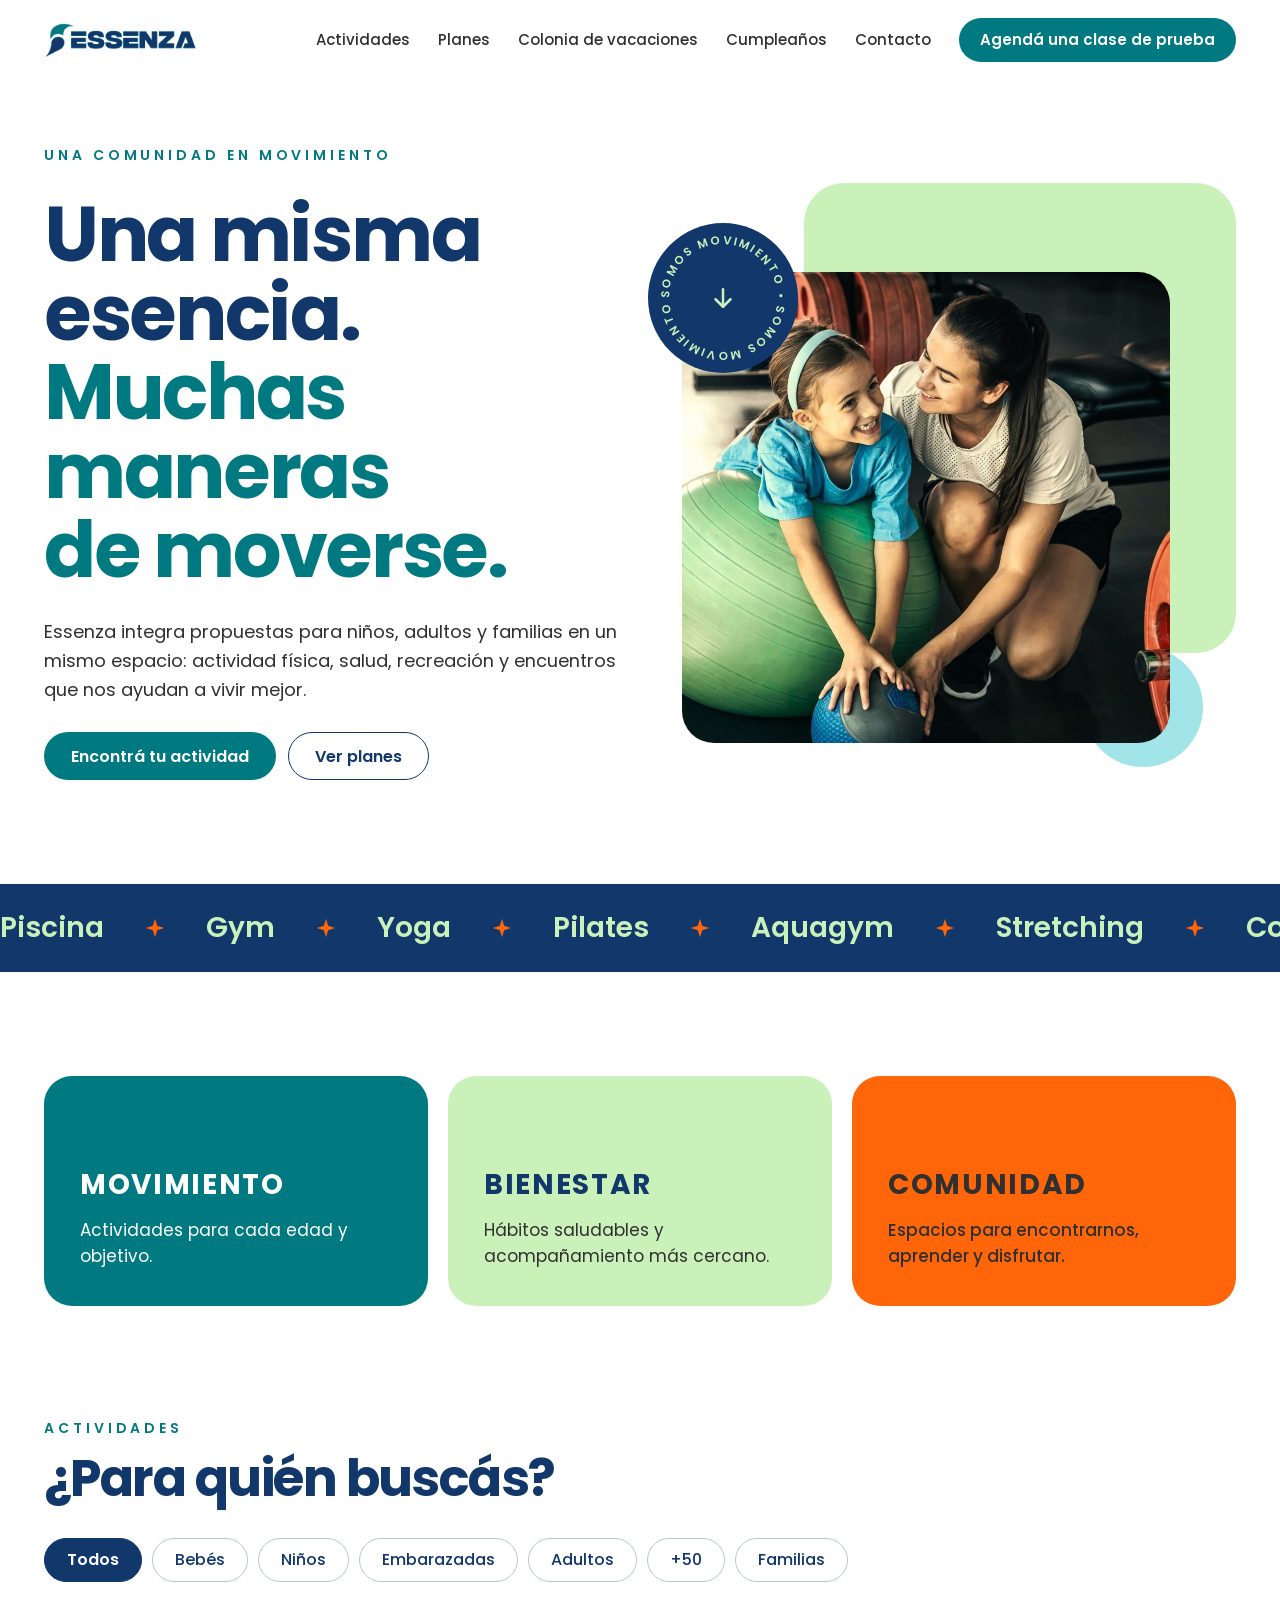
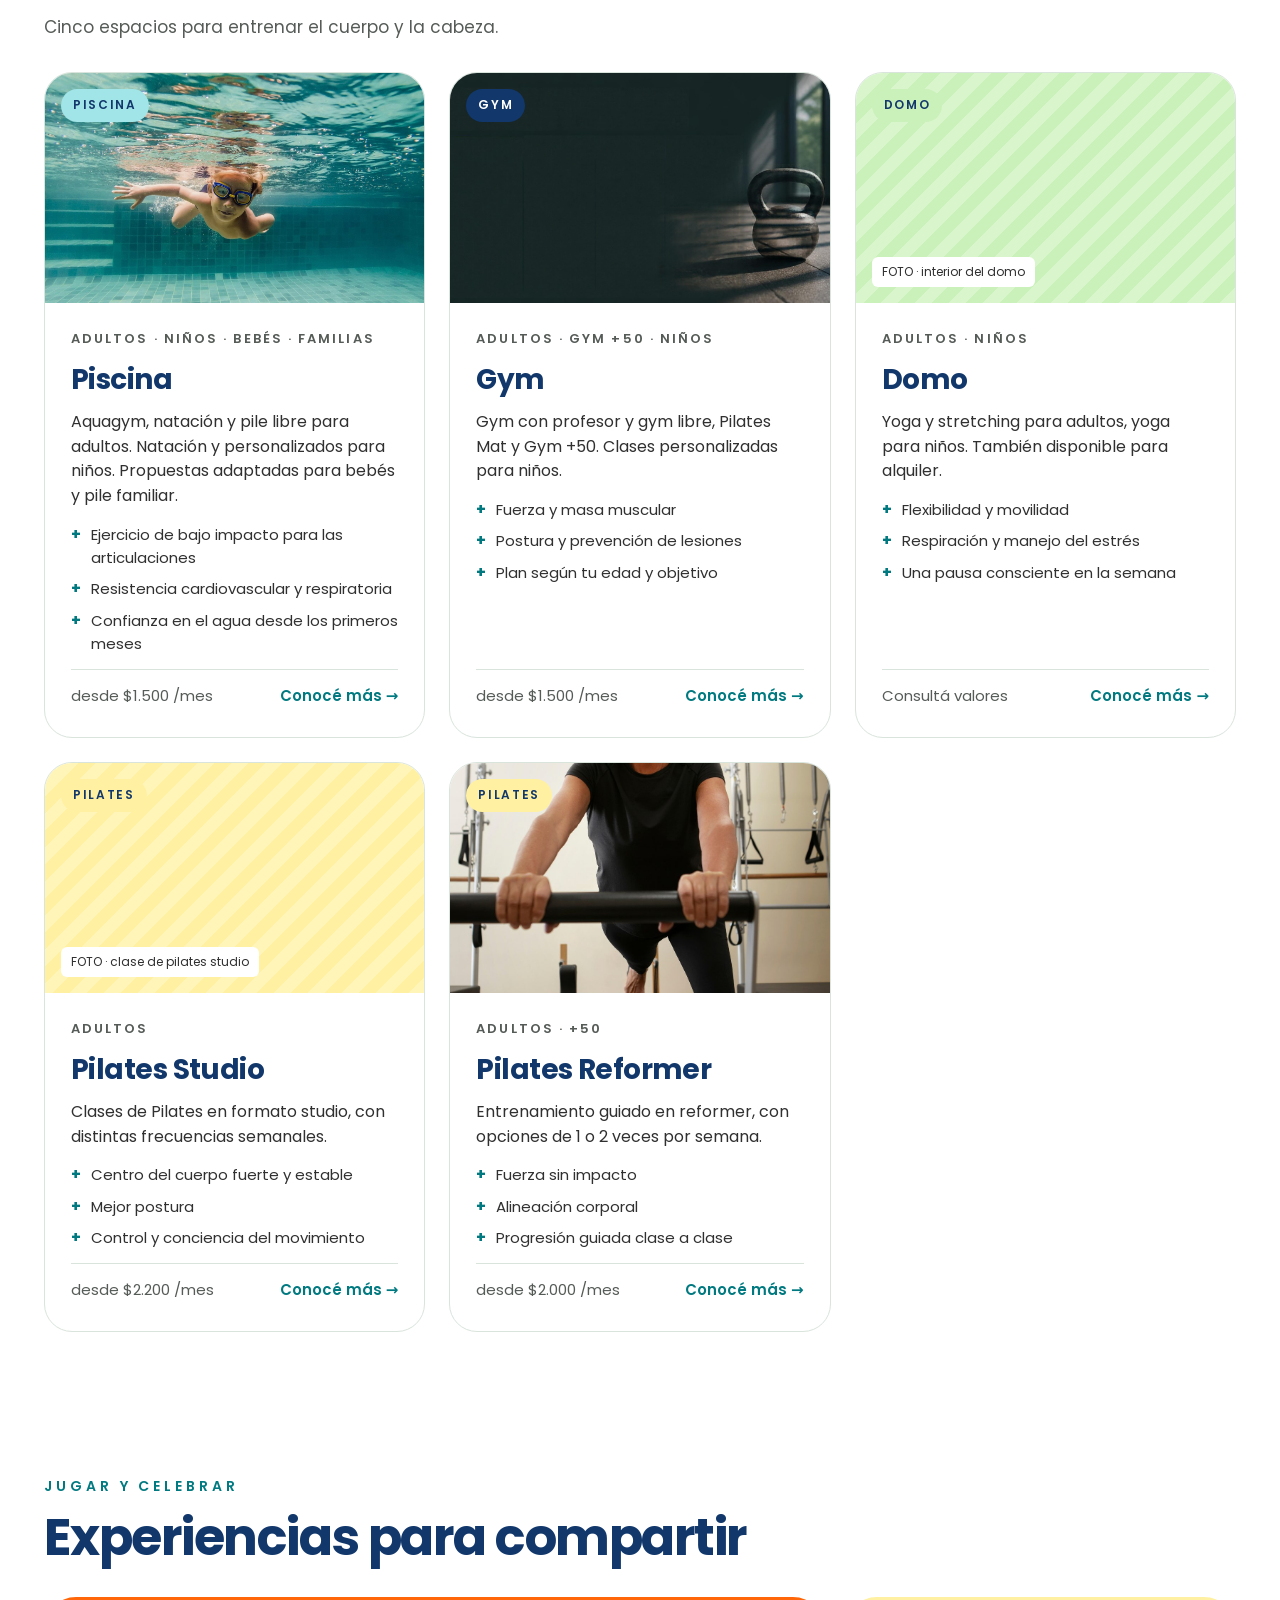
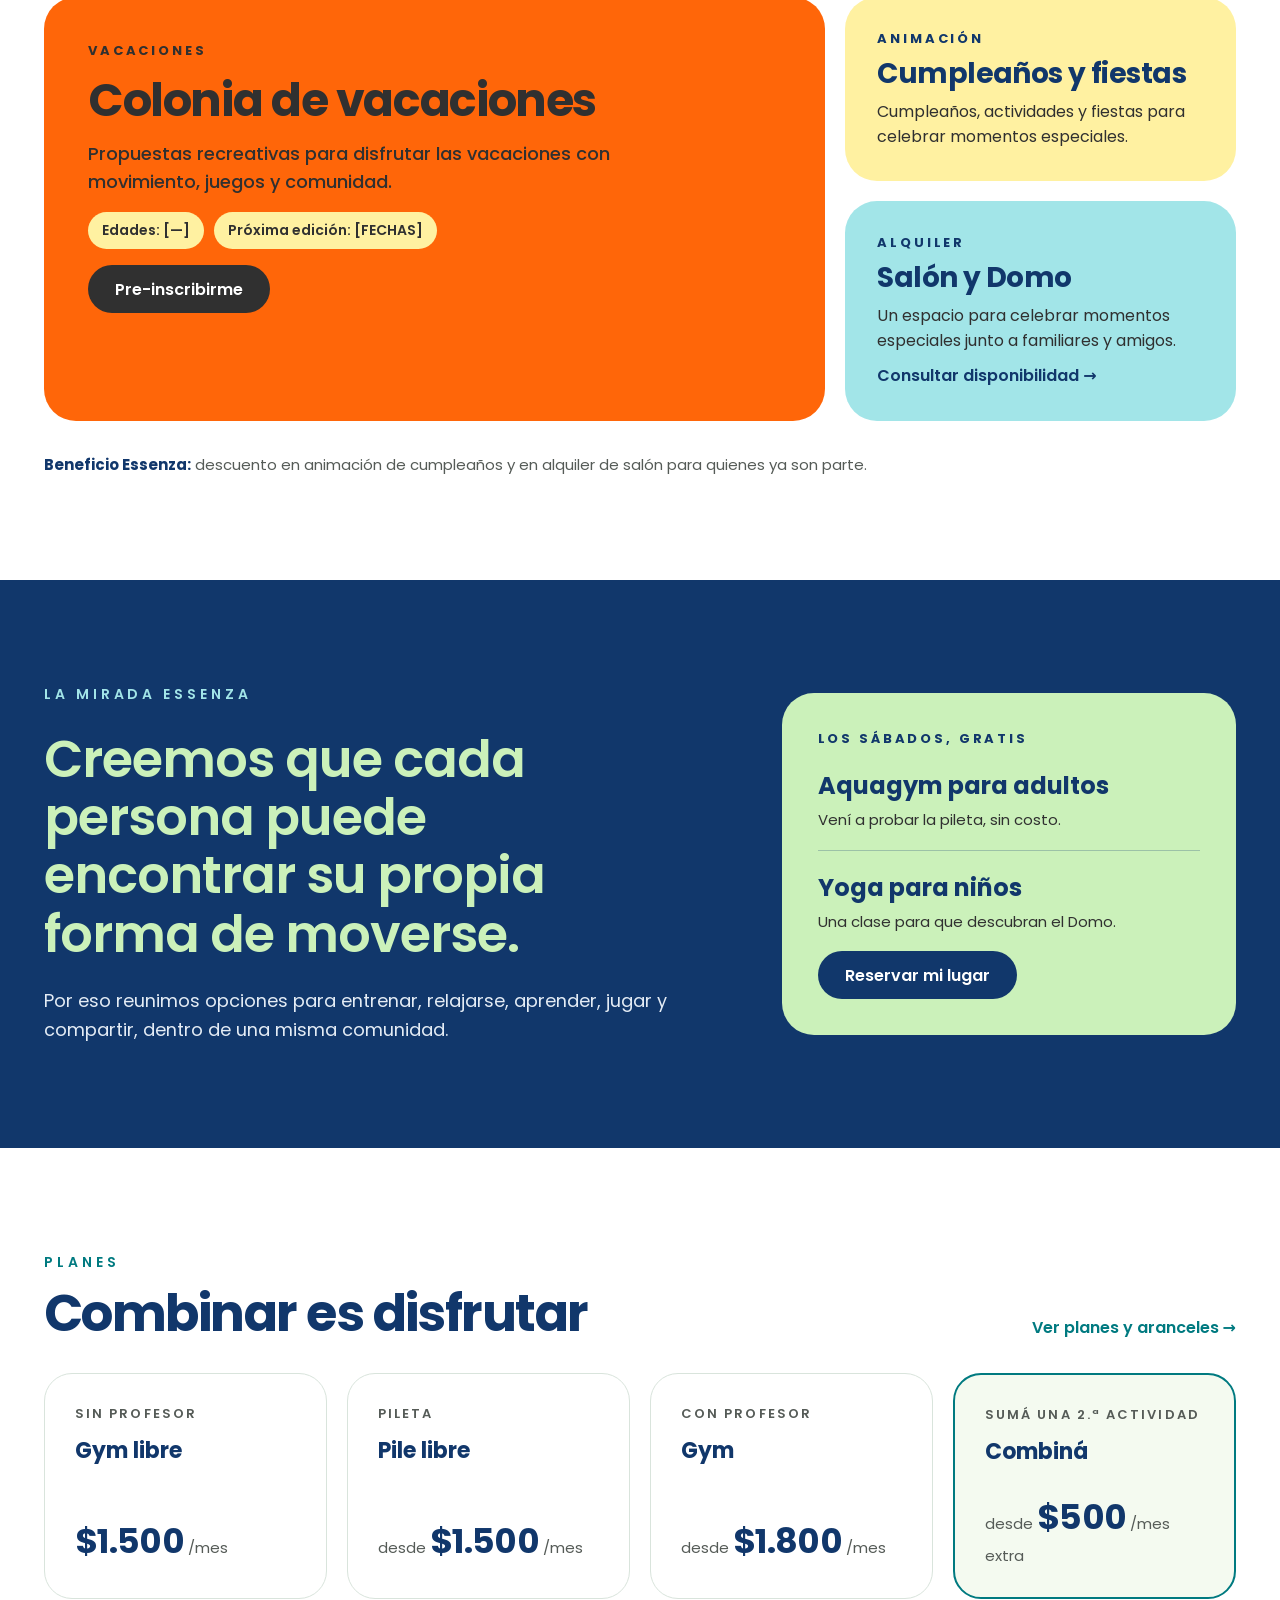
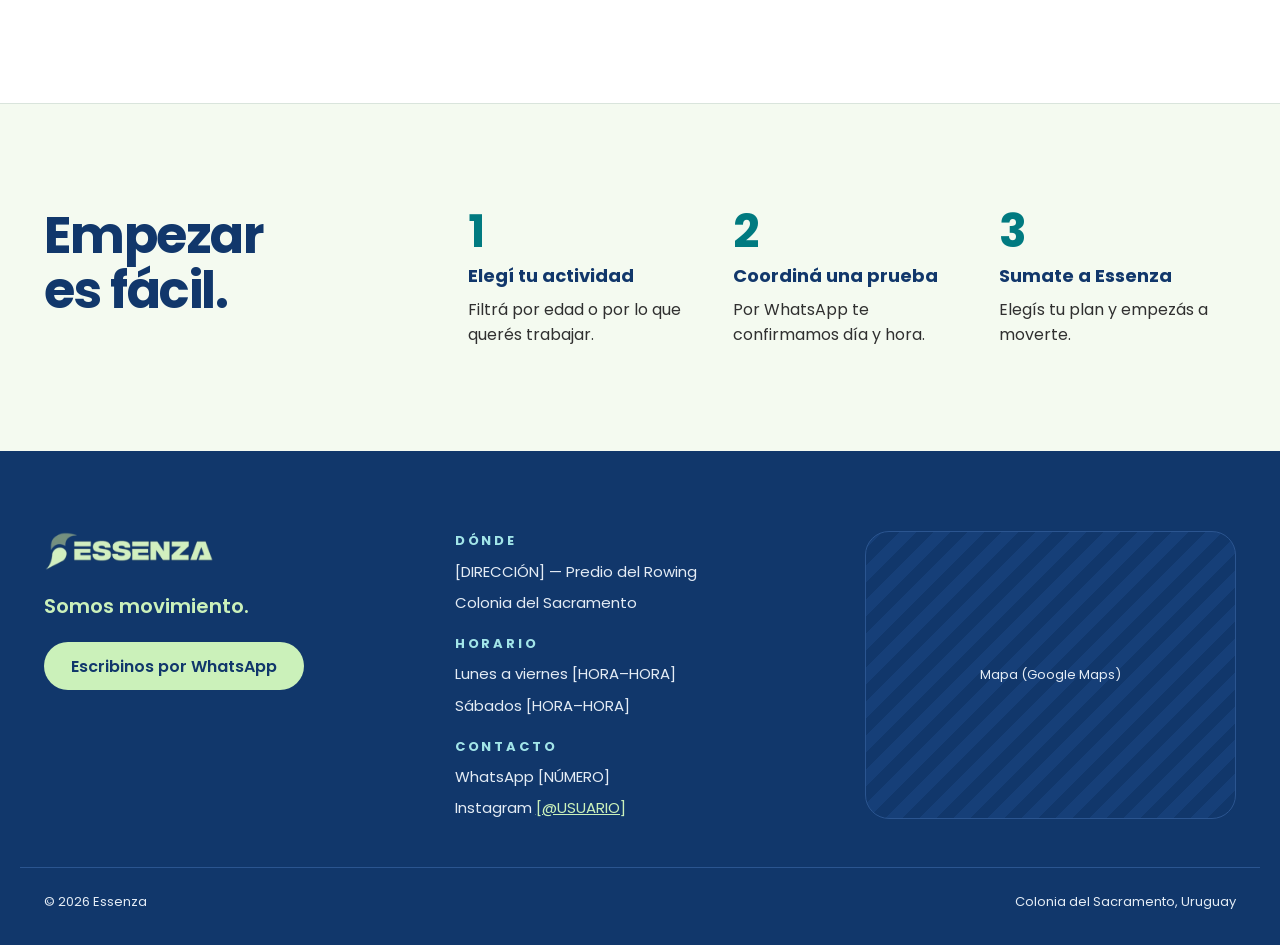
==== index.html @ 63d2e6f0 "carga archivos" ====
<!doctype html>
<html lang="es">
<head>
<meta charset="utf-8">
<meta name="viewport" content="width=device-width, initial-scale=1, viewport-fit=cover">
<title>Essenza · Somos movimiento</title>
<meta name="description" content="Piscina, gym, yoga, pilates, colonia de vacaciones y cumpleaños en un mismo lugar. Predio del Rowing, Colonia del Sacramento.">
<meta name="theme-color" content="#11376B">
<link rel="preconnect" href="https://fonts.googleapis.com">
<link rel="preconnect" href="https://fonts.gstatic.com" crossorigin>
<link rel="stylesheet" href="https://fonts.googleapis.com/css2?family=Poppins:wght@400;500;600;700&display=swap">
<link rel="stylesheet" href="css/styles.css">
</head>
<body>
<div class="site" data-precios="completos">
<header class="header">
  <nav class="wrap nav" aria-label="Principal">
    <a class="nav__logo" href="index.html" aria-label="Essenza, inicio"><img src="img/logo-essenza.png" alt="Essenza" width="160" height="38"></a>
    <button class="nav__toggle" type="button" aria-expanded="false" aria-controls="menu" aria-label="Abrir menú">
      <svg viewBox="0 0 24 24" width="22" height="22" fill="none" stroke="currentColor" stroke-width="2" stroke-linecap="round" aria-hidden="true"><path d="M4 7h16M4 12h16M4 17h16"/></svg>
    </button>
    <div class="nav__menu" id="menu">
      <a class="nav__link" href="index.html#actividades">Actividades</a>
      <a class="nav__link" href="planes.html">Planes</a>
      <a class="nav__link" href="index.html#colonia">Colonia de vacaciones</a>
      <a class="nav__link" href="index.html#cumples">Cumpleaños</a>
      <a class="nav__link" href="#contacto">Contacto</a>
      <a class="btn btn--primary btn--sm" href="https://wa.me/598XXXXXXXX" target="_blank" rel="noopener">Agendá una clase de prueba</a>
    </div>
  </nav>
</header>
<main>
<section class="wrap hero">
  <div class="hero__text">
    <p class="eyebrow fade-in">Una comunidad en movimiento</p>
    <h1 class="h1 split"><span class="w"><span class="" style="animation-delay: 0.05s">Una</span></span> <span class="w"><span class="" style="animation-delay: 0.12s">misma</span></span> <span class="w"><span class="" style="animation-delay: 0.19s">esencia.</span></span> <span class="w"><span class="acento" style="animation-delay: 0.26s">Muchas</span></span> <span class="w"><span class="acento" style="animation-delay: 0.33s">maneras</span></span> <span class="w"><span class="acento" style="animation-delay: 0.40s">de</span></span> <span class="w"><span class="acento" style="animation-delay: 0.47s">moverse.</span></span></h1>
    <p class="lead fade-in">Essenza integra propuestas para niños, adultos y familias en un mismo espacio: actividad física, salud, recreación y encuentros que nos ayudan a vivir mejor.</p>
    <div class="hero__ctas fade-in">
      <a class="btn btn--primary" href="#para-quien">Encontrá tu actividad</a>
      <a class="btn btn--outline" href="planes.html">Ver planes</a>
    </div>
  </div>
  <div class="hero__media">
    <div class="hero__shape" data-px="-0.06" aria-hidden="true"></div>
    <div class="hero__dot" data-px="0.1" aria-hidden="true"></div>
    <div class="hero__photo fade-in">
      <img src="img/familia.jpg" alt="Una madre y su hija sonríen mientras entrenan con una pelota de ejercicio" width="1400" height="933">
    </div>
    <div class="badge" aria-hidden="true">
      <svg class="badge__ring" viewBox="0 0 150 150" width="150" height="150">
        <defs><path id="circulo" d="M75,75 m-54,0 a54,54 0 1,1 108,0 a54,54 0 1,1 -108,0"/></defs>
        <text font-family="Poppins, sans-serif" font-size="11.5" font-weight="600" letter-spacing="2.2" fill="#CBF1BA"><textPath href="#circulo">SOMOS MOVIMIENTO • SOMOS MOVIMIENTO • </textPath></text>
      </svg>
      <svg viewBox="0 0 24 24" width="30" height="30" fill="none" stroke="#CBF1BA" stroke-width="2" stroke-linecap="round" stroke-linejoin="round"><path d="M12 5v14"/><path d="M6 13l6 6 6-6"/></svg>
    </div>
  </div>
</section>

<div class="marquee" aria-hidden="true"><div class="marquee__track"><span class="marquee__item">Piscina<svg viewBox="0 0 24 24" width="22" height="22" aria-hidden="true"><path d="M12 2l2.4 7.6L22 12l-7.6 2.4L12 22l-2.4-7.6L2 12l7.6-2.4z"/></svg></span><span class="marquee__item">Gym<svg viewBox="0 0 24 24" width="22" height="22" aria-hidden="true"><path d="M12 2l2.4 7.6L22 12l-7.6 2.4L12 22l-2.4-7.6L2 12l7.6-2.4z"/></svg></span><span class="marquee__item">Yoga<svg viewBox="0 0 24 24" width="22" height="22" aria-hidden="true"><path d="M12 2l2.4 7.6L22 12l-7.6 2.4L12 22l-2.4-7.6L2 12l7.6-2.4z"/></svg></span><span class="marquee__item">Pilates<svg viewBox="0 0 24 24" width="22" height="22" aria-hidden="true"><path d="M12 2l2.4 7.6L22 12l-7.6 2.4L12 22l-2.4-7.6L2 12l7.6-2.4z"/></svg></span><span class="marquee__item">Aquagym<svg viewBox="0 0 24 24" width="22" height="22" aria-hidden="true"><path d="M12 2l2.4 7.6L22 12l-7.6 2.4L12 22l-2.4-7.6L2 12l7.6-2.4z"/></svg></span><span class="marquee__item">Stretching<svg viewBox="0 0 24 24" width="22" height="22" aria-hidden="true"><path d="M12 2l2.4 7.6L22 12l-7.6 2.4L12 22l-2.4-7.6L2 12l7.6-2.4z"/></svg></span><span class="marquee__item">Colonia de vacaciones<svg viewBox="0 0 24 24" width="22" height="22" aria-hidden="true"><path d="M12 2l2.4 7.6L22 12l-7.6 2.4L12 22l-2.4-7.6L2 12l7.6-2.4z"/></svg></span><span class="marquee__item">Cumpleaños<svg viewBox="0 0 24 24" width="22" height="22" aria-hidden="true"><path d="M12 2l2.4 7.6L22 12l-7.6 2.4L12 22l-2.4-7.6L2 12l7.6-2.4z"/></svg></span><span class="marquee__item">Piscina<svg viewBox="0 0 24 24" width="22" height="22" aria-hidden="true"><path d="M12 2l2.4 7.6L22 12l-7.6 2.4L12 22l-2.4-7.6L2 12l7.6-2.4z"/></svg></span><span class="marquee__item">Gym<svg viewBox="0 0 24 24" width="22" height="22" aria-hidden="true"><path d="M12 2l2.4 7.6L22 12l-7.6 2.4L12 22l-2.4-7.6L2 12l7.6-2.4z"/></svg></span><span class="marquee__item">Yoga<svg viewBox="0 0 24 24" width="22" height="22" aria-hidden="true"><path d="M12 2l2.4 7.6L22 12l-7.6 2.4L12 22l-2.4-7.6L2 12l7.6-2.4z"/></svg></span><span class="marquee__item">Pilates<svg viewBox="0 0 24 24" width="22" height="22" aria-hidden="true"><path d="M12 2l2.4 7.6L22 12l-7.6 2.4L12 22l-2.4-7.6L2 12l7.6-2.4z"/></svg></span><span class="marquee__item">Aquagym<svg viewBox="0 0 24 24" width="22" height="22" aria-hidden="true"><path d="M12 2l2.4 7.6L22 12l-7.6 2.4L12 22l-2.4-7.6L2 12l7.6-2.4z"/></svg></span><span class="marquee__item">Stretching<svg viewBox="0 0 24 24" width="22" height="22" aria-hidden="true"><path d="M12 2l2.4 7.6L22 12l-7.6 2.4L12 22l-2.4-7.6L2 12l7.6-2.4z"/></svg></span><span class="marquee__item">Colonia de vacaciones<svg viewBox="0 0 24 24" width="22" height="22" aria-hidden="true"><path d="M12 2l2.4 7.6L22 12l-7.6 2.4L12 22l-2.4-7.6L2 12l7.6-2.4z"/></svg></span><span class="marquee__item">Cumpleaños<svg viewBox="0 0 24 24" width="22" height="22" aria-hidden="true"><path d="M12 2l2.4 7.6L22 12l-7.6 2.4L12 22l-2.4-7.6L2 12l7.6-2.4z"/></svg></span></div></div>

<section class="section" style="padding-bottom: 40px">
  <div class="wrap pillars">
    <div class="pillar pillar--turquesa" data-reveal="1"><h2>Movimiento</h2><p>Actividades para cada edad y objetivo.</p></div>
    <div class="pillar pillar--verde" data-reveal="2"><h2>Bienestar</h2><p>Hábitos saludables y acompañamiento más cercano.</p></div>
    <div class="pillar pillar--naranja" data-reveal="3"><h2>Comunidad</h2><p>Espacios para encontrarnos, aprender y disfrutar.</p></div>
  </div>
</section>

<section class="section" id="para-quien" style="padding-top: 72px">
  <div class="wrap stack">
    <div class="head" data-reveal="1">
      <p class="eyebrow">Actividades</p>
      <h2 class="h2">¿Para quién buscás?</h2>
    </div>
    <div class="chips" role="group" aria-label="Filtrar actividades por público" data-reveal="2"><button class="chip" type="button" data-filter="todos" aria-pressed="true">Todos</button><button class="chip" type="button" data-filter="bebes" aria-pressed="false">Bebés</button><button class="chip" type="button" data-filter="ninos" aria-pressed="false">Niños</button><button class="chip" type="button" data-filter="embarazadas" aria-pressed="false">Embarazadas</button><button class="chip" type="button" data-filter="adultos" aria-pressed="false">Adultos</button><button class="chip" type="button" data-filter="mas50" aria-pressed="false">+50</button><button class="chip" type="button" data-filter="familias" aria-pressed="false">Familias</button></div>
    <p id="actividades" class="muted" style="font-size: 17px"><span id="filtro-resultado" aria-live="polite" data-todos="Cinco espacios para entrenar el cuerpo y la cabeza.">Cinco espacios para entrenar el cuerpo y la cabeza.</span></p>
    <div class="cards">
<a class="card" href="piscina.html" data-aud="bebes ninos embarazadas adultos mas50 familias" data-reveal="1">
        <div class="card__media"><img src="img/piscina.jpg" alt="Niño nadando bajo el agua en la piscina" loading="lazy"><span class="card__tag bg-piscina">Piscina</span></div>
        <div class="card__body">
          <span class="card__who">Adultos · Niños · Bebés · Familias</span>
          <h3 class="h3" style="font-size: 28px">Piscina</h3>
          <p>Aquagym, natación y pile libre para adultos. Natación y personalizados para niños. Propuestas adaptadas para bebés y pile familiar.</p>
          <ul class="ticks"><li>Ejercicio de bajo impacto para las articulaciones</li><li>Resistencia cardiovascular y respiratoria</li><li>Confianza en el agua desde los primeros meses</li></ul>
          <div class="card__foot"><span class="muted p-num">desde $1.500 /mes</span><span class="muted p-hide">Consultá planes</span><span class="link-arrow">Conocé más <span class="arrow" aria-hidden="true">→</span></span></div>
        </div>
      </a>
<a class="card" href="gym.html" data-aud="ninos adultos mas50" data-reveal="2">
        <div class="card__media"><img src="img/gym.jpg" alt="Pesa rusa en el piso del gimnasio" loading="lazy"><span class="card__tag bg-gym">Gym</span></div>
        <div class="card__body">
          <span class="card__who">Adultos · Gym +50 · Niños</span>
          <h3 class="h3" style="font-size: 28px">Gym</h3>
          <p>Gym con profesor y gym libre, Pilates Mat y Gym +50. Clases personalizadas para niños.</p>
          <ul class="ticks"><li>Fuerza y masa muscular</li><li>Postura y prevención de lesiones</li><li>Plan según tu edad y objetivo</li></ul>
          <div class="card__foot"><span class="muted p-num">desde $1.500 /mes</span><span class="muted p-hide">Consultá planes</span><span class="link-arrow">Conocé más <span class="arrow" aria-hidden="true">→</span></span></div>
        </div>
      </a>
<a class="card" href="domo.html" data-aud="ninos adultos mas50" data-reveal="3">
        <div class="card__media"><div class="ph ph--domo"><span>FOTO · interior del domo</span></div><span class="card__tag bg-domo">Domo</span></div>
        <div class="card__body">
          <span class="card__who">Adultos · Niños</span>
          <h3 class="h3" style="font-size: 28px">Domo</h3>
          <p>Yoga y stretching para adultos, yoga para niños. También disponible para alquiler.</p>
          <ul class="ticks"><li>Flexibilidad y movilidad</li><li>Respiración y manejo del estrés</li><li>Una pausa consciente en la semana</li></ul>
          <div class="card__foot"><span class="muted">Consultá valores</span><span class="link-arrow">Conocé más <span class="arrow" aria-hidden="true">→</span></span></div>
        </div>
      </a>
<a class="card" href="pilates-studio.html" data-aud="adultos mas50" data-reveal="1">
        <div class="card__media"><div class="ph ph--pilates"><span>FOTO · clase de pilates studio</span></div><span class="card__tag bg-pilates">Pilates</span></div>
        <div class="card__body">
          <span class="card__who">Adultos</span>
          <h3 class="h3" style="font-size: 28px">Pilates Studio</h3>
          <p>Clases de Pilates en formato studio, con distintas frecuencias semanales.</p>
          <ul class="ticks"><li>Centro del cuerpo fuerte y estable</li><li>Mejor postura</li><li>Control y conciencia del movimiento</li></ul>
          <div class="card__foot"><span class="muted p-num">desde $2.200 /mes</span><span class="muted p-hide">Consultá planes</span><span class="link-arrow">Conocé más <span class="arrow" aria-hidden="true">→</span></span></div>
        </div>
      </a>
<a class="card" href="pilates-reformer.html" data-aud="adultos mas50" data-reveal="2">
        <div class="card__media"><img src="img/reformer.jpg" alt="Mujer adulta mayor entrenando en una máquina reformer" loading="lazy"><span class="card__tag bg-pilates">Pilates</span></div>
        <div class="card__body">
          <span class="card__who">Adultos · +50</span>
          <h3 class="h3" style="font-size: 28px">Pilates Reformer</h3>
          <p>Entrenamiento guiado en reformer, con opciones de 1 o 2 veces por semana.</p>
          <ul class="ticks"><li>Fuerza sin impacto</li><li>Alineación corporal</li><li>Progresión guiada clase a clase</li></ul>
          <div class="card__foot"><span class="muted p-num">desde $2.000 /mes</span><span class="muted p-hide">Consultá planes</span><span class="link-arrow">Conocé más <span class="arrow" aria-hidden="true">→</span></span></div>
        </div>
      </a>
    </div>
    <p class="empty" id="filtro-vacio" hidden>No hay actividades de entrenamiento para este público. Mirá las propuestas de abajo.</p>
  </div>
</section>

<section class="section" style="padding-top: 40px">
  <div class="wrap stack">
    <div class="head" data-reveal="1">
      <p class="eyebrow">Jugar y celebrar</p>
      <h2 class="h2">Experiencias para compartir</h2>
    </div>
    <div class="celebrate">
      <div class="tile tile--big tile--naranja" id="colonia" data-reveal="1">
        <span class="tile__kicker">Vacaciones</span>
        <h3>Colonia de vacaciones</h3>
        <p>Propuestas recreativas para disfrutar las vacaciones con movimiento, juegos y comunidad.</p>
        <div class="tags"><span>Edades: [—]</span><span>Próxima edición: [FECHAS]</span></div>
        <a class="btn btn--grafito" href="https://wa.me/598XXXXXXXX" target="_blank" rel="noopener">Pre-inscribirme</a>
      </div>
      <div class="celebrate__side">
        <div class="tile tile--amarillo" id="cumples" data-reveal="2">
          <span class="tile__kicker">Animación</span>
          <h3>Cumpleaños y fiestas</h3>
          <p>Cumpleaños, actividades y fiestas para celebrar momentos especiales.</p>
        </div>
        <div class="tile tile--aqua" data-reveal="3">
          <span class="tile__kicker">Alquiler</span>
          <h3>Salón y Domo</h3>
          <p>Un espacio para celebrar momentos especiales junto a familiares y amigos.</p>
          <a class="link-arrow" href="https://wa.me/598XXXXXXXX" target="_blank" rel="noopener">Consultar disponibilidad <span class="arrow" aria-hidden="true">→</span></a>
        </div>
      </div>
    </div>
    <p class="muted" data-reveal="1" style="font-size: 15px"><strong style="color: var(--azul)">Beneficio Essenza:</strong> descuento en animación de cumpleaños y en alquiler de salón para quienes ya son parte.</p>
  </div>
</section>

<section class="section section--azul">
  <div class="wrap mirada">
    <div class="stack" style="gap: 24px">
      <p class="eyebrow" data-reveal="1">La mirada Essenza</p>
      <h2 class="mirada__quote" data-reveal="2">Creemos que cada persona puede encontrar su propia forma de moverse.</h2>
      <p class="lead" data-reveal="3">Por eso reunimos opciones para entrenar, relajarse, aprender, jugar y compartir, dentro de una misma comunidad.</p>
    </div>
    <div class="gratis" data-reveal="3">
      <span class="tile__kicker">Los sábados, gratis</span>
      <div class="gratis__item"><strong>Aquagym para adultos</strong><span>Vení a probar la pileta, sin costo.</span></div>
      <div class="gratis__item"><strong>Yoga para niños</strong><span>Una clase para que descubran el Domo.</span></div>
      <a class="btn btn--azul" href="https://wa.me/598XXXXXXXX" target="_blank" rel="noopener">Reservar mi lugar</a>
    </div>
  </div>
</section>

<section class="section">
  <div class="wrap stack">
    <div class="head head--row" data-reveal="1">
      <div class="head"><p class="eyebrow">Planes</p><h2 class="h2">Combinar es disfrutar</h2></div>
      <a class="link-arrow" href="planes.html">Ver planes y aranceles <span class="arrow" aria-hidden="true">→</span></a>
    </div>
    <div class="minis"><a class="mini" href="planes.html" data-reveal="1"><span class="mini__kicker">Sin profesor</span><span class="mini__name">Gym libre</span><span class="mini__price p-num"> <b>$1.500</b> /mes</span><span class="mini__price p-hide"><b>Consultá</b></span></a><a class="mini" href="planes.html" data-reveal="2"><span class="mini__kicker">Pileta</span><span class="mini__name">Pile libre</span><span class="mini__price p-num">desde <b>$1.500</b> /mes</span><span class="mini__price p-hide"><b>Consultá</b></span></a><a class="mini" href="planes.html" data-reveal="3"><span class="mini__kicker">Con profesor</span><span class="mini__name">Gym</span><span class="mini__price p-num">desde <b>$1.800</b> /mes</span><span class="mini__price p-hide"><b>Consultá</b></span></a><a class="mini mini--destacado" href="planes.html" data-reveal="4"><span class="mini__kicker">Sumá una 2.ª actividad</span><span class="mini__name">Combiná</span><span class="mini__price p-num">desde <b>$500</b> /mes extra</span><span class="mini__price p-hide"><b>Consultá</b></span></a></div>
  </div>
</section>

<section class="section section--suave">
  <div class="wrap steps-row">
    <h2 class="h2" data-reveal="1">Empezar es fácil.</h2>
    <ol class="steps">
      <li data-reveal="1"><span class="steps__n">1</span><strong>Elegí tu actividad</strong><span>Filtrá por edad o por lo que querés trabajar.</span></li>
      <li data-reveal="2"><span class="steps__n">2</span><strong>Coordiná una prueba</strong><span>Por WhatsApp te confirmamos día y hora.</span></li>
      <li data-reveal="3"><span class="steps__n">3</span><strong>Sumate a Essenza</strong><span>Elegís tu plan y empezás a moverte.</span></li>
    </ol>
  </div>
</section>
</main>
<footer class="footer" id="contacto">
  <div class="wrap footer__grid">
    <div class="footer__brand" data-reveal="1">
      <img src="img/logo-essenza-negativo.png" alt="Essenza" width="170" height="40">
      <p>Somos movimiento.</p>
      <a class="btn btn--verde" href="https://wa.me/598XXXXXXXX" target="_blank" rel="noopener">Escribinos por WhatsApp</a>
    </div>
    <div class="footer__info" data-reveal="2">
      <strong>Dónde</strong>
      <span>[DIRECCIÓN] — Predio del Rowing</span>
      <span>Colonia del Sacramento</span>
      <strong>Horario</strong>
      <span>Lunes a viernes [HORA–HORA]</span>
      <span>Sábados [HORA–HORA]</span>
      <strong>Contacto</strong>
      <span>WhatsApp [NÚMERO]</span>
      <span>Instagram <a href="https://instagram.com/" target="_blank" rel="noopener">[@USUARIO]</a></span>
    </div>
    <div class="footer__map ph--azul" data-reveal="3">
      <!-- TODO: reemplazar por el iframe de Google Maps del predio -->
      <span>Mapa (Google Maps)</span>
    </div>
  </div>
  <div class="wrap footer__bottom">
    <span>© 2026 Essenza</span>
    <span>Colonia del Sacramento, Uruguay</span>
  </div>
</footer>
</div>
<script src="js/main.js"></script>
</body>
</html>
---- css/styles.css ----
/* =========================================================
   ESSENZA — somos movimiento
   Hoja de estilos única del sitio.
   Paleta institucional: principales #CBF1BA / #007A80
   complementarios #A2E5E8 #11376B #FF6609 #303030 #FFF1A1
   ========================================================= */

/* Layout: columnas centradas de 1240px, bloques de color a todo el ancho,
   una sola zona oscura por página (azul institucional). */
:root {
  /* Marca */
  --verde: #CBF1BA;
  --turquesa: #007A80;
  --aqua: #A2E5E8;
  --azul: #11376B;
  --naranja: #FF6609;
  --grafito: #303030;
  --amarillo: #FFF1A1;

  /* Neutros derivados */
  --blanco: #FFFFFF;
  --suave: #F4FAF0;          /* verde muy pálido para franjas */
  --borde: #D9E4DC;
  --borde-fuerte: #B9CBBF;
  --texto-2: #555B57;        /* texto secundario (7:1 sobre blanco) */
  --azul-claro: #E4ECF5;     /* texto sobre azul */
  --azul-linea: #2B5590;

  /* Tipografía */
  --f: 'Poppins', system-ui, -apple-system, 'Segoe UI', Roboto, sans-serif;

  /* Medidas */
  --ancho: 1240px;
  --gutter: 24px;
  --radio: 28px;
  --ease: cubic-bezier(.16, .84, .3, 1);

  color-scheme: light;
}

*, *::before, *::after { box-sizing: border-box; }
html { scroll-behavior: smooth; }
body {
  margin: 0;
  font-family: var(--f);
  font-size: 16px;
  line-height: 1.55;
  color: var(--grafito);
  background: var(--blanco);
  -webkit-font-smoothing: antialiased;
}
img { max-width: 100%; display: block; }
a { color: var(--turquesa); }
a:hover { color: var(--azul); }
:focus-visible { outline: 3px solid var(--naranja); outline-offset: 3px; border-radius: 6px; }
h1, h2, h3 { text-wrap: balance; margin: 0; }
p { margin: 0; }
[hidden] { display: none !important; }

.site { overflow-x: clip; }
.wrap {
  max-width: var(--ancho);
  margin-inline: auto;
  padding-left: max(var(--gutter), env(safe-area-inset-left, 0px));
  padding-right: max(var(--gutter), env(safe-area-inset-right, 0px));
}
.sr-only { position: absolute; width: 1px; height: 1px; overflow: hidden; clip: rect(0 0 0 0); white-space: nowrap; }

/* ---------- Tipografía ---------- */
.eyebrow { font-size: 14px; font-weight: 600; letter-spacing: .28em; text-transform: uppercase; color: var(--turquesa); }
.h1 { font-size: clamp(42px, 6vw, 84px); line-height: 1.03; font-weight: 700; letter-spacing: -.03em; color: var(--azul); }
.h2 { font-size: clamp(30px, 4vw, 52px); line-height: 1.07; font-weight: 700; letter-spacing: -.03em; color: var(--azul); }
.h3 { font-size: 26px; line-height: 1.15; font-weight: 700; letter-spacing: -.02em; color: var(--azul); }
.lead { font-size: clamp(17px, 1.4vw, 19px); line-height: 1.6; max-width: 60ch; }
.muted { color: var(--texto-2); }
.acento { color: var(--turquesa); }
.head { display: flex; flex-direction: column; gap: 12px; }
.head--row { flex-direction: row; flex-wrap: wrap; justify-content: space-between; align-items: flex-end; gap: 16px; }

/* ---------- Botones ---------- */
.btn {
  display: inline-flex; align-items: center; justify-content: center; gap: 8px;
  min-height: 48px; padding: 12px 26px; border-radius: 999px;
  font: 600 16px/1.2 var(--f); text-decoration: none; cursor: pointer;
  border: 1.5px solid transparent;
  transition: transform .25s var(--ease), box-shadow .25s var(--ease), background-color .25s;
}
.btn:hover { transform: translateY(-2px); box-shadow: 0 10px 24px -10px rgba(17, 55, 107, .5); }
.btn--primary { background: var(--turquesa); color: var(--blanco); }
.btn--primary:hover { color: var(--blanco); background: #006A6F; }
.btn--outline { border-color: var(--azul); color: var(--azul); background: transparent; }
.btn--outline:hover { color: var(--azul); }
.btn--azul { background: var(--azul); color: var(--blanco); }
.btn--azul:hover { color: var(--blanco); }
.btn--verde { background: var(--verde); color: var(--azul); }
.btn--verde:hover { color: var(--azul); }
.btn--grafito { background: var(--grafito); color: var(--blanco); }
.btn--grafito:hover { color: var(--blanco); }
.btn--sm { min-height: 44px; padding: 10px 20px; font-size: 15px; }
.link-arrow { font-weight: 600; text-decoration: none; }
.arrow { display: inline-block; transition: transform .3s var(--ease); }
a:hover .arrow { transform: translateX(6px); }

/* ---------- Cabecera ---------- */
.header {
  position: sticky; top: env(safe-area-inset-top, 0px); z-index: 50;
  background: rgba(255, 255, 255, .95);
  -webkit-backdrop-filter: saturate(1.4) blur(10px); backdrop-filter: saturate(1.4) blur(10px);
  border-bottom: 1px solid transparent;
  transition: box-shadow .3s, border-color .3s;
}
.header.is-scrolled { border-color: var(--borde); box-shadow: 0 8px 24px -16px rgba(17, 55, 107, .35); }
.nav { display: flex; align-items: center; justify-content: space-between; gap: 16px; padding-block: 18px; transition: padding .3s var(--ease); }
.header.is-scrolled .nav { padding-block: 10px; }
.nav__logo img { height: 36px; width: auto; transition: height .3s var(--ease); }
.header.is-scrolled .nav__logo img { height: 28px; }
.nav__menu { display: flex; align-items: center; gap: 8px 28px; }
.nav__link { color: var(--grafito); text-decoration: none; font-size: 15px; font-weight: 500; }
.nav__link[aria-current="page"] { color: var(--turquesa); font-weight: 600; }
.nav__toggle {
  display: none; width: 48px; height: 48px; border-radius: 50%;
  border: 1.5px solid var(--borde-fuerte); background: var(--blanco); color: var(--azul); cursor: pointer;
  align-items: center; justify-content: center;
}
@media (max-width: 960px) {
  .nav__toggle { display: inline-flex; }
  .nav__menu {
    position: absolute; left: 0; right: 0; top: 100%;
    flex-direction: column; align-items: stretch; gap: 0;
    background: var(--blanco); border-bottom: 1px solid var(--borde);
    padding: 8px max(var(--gutter), env(safe-area-inset-right, 0px)) 24px max(var(--gutter), env(safe-area-inset-left, 0px));
    box-shadow: 0 24px 32px -24px rgba(17, 55, 107, .35);
    display: none;
  }
  .nav__menu.is-open { display: flex; }
  .nav__link { padding: 14px 0; border-bottom: 1px solid var(--borde); font-size: 17px; }
  .nav__menu .btn { margin-top: 16px; }
}

/* ---------- Secciones ---------- */
.section { padding-block: 104px; }
.section--tight { padding-block: 64px; }
.section--suave { background: var(--suave); border-top: 1px solid var(--borde); }
.section--azul { background: var(--azul); color: var(--blanco); }
.section--verde { background: var(--verde); }
.section--aqua { background: var(--aqua); }
.stack { display: flex; flex-direction: column; gap: 32px; }

/* ---------- Hero home ---------- */
.hero { display: grid; grid-template-columns: minmax(0, 1.05fr) minmax(0, 1fr); gap: 56px; align-items: center; padding-block: 64px 104px; }
.hero__text { display: flex; flex-direction: column; gap: 28px; min-width: 0; }
.hero__ctas { display: flex; flex-wrap: wrap; gap: 12px; }
.hero__media { position: relative; height: 560px; min-width: 0; }
.hero__shape { position: absolute; right: 0; top: 0; width: 78%; height: 84%; border-radius: 40px; background: var(--verde); }
.hero__dot { position: absolute; right: 6%; bottom: -24px; width: 120px; height: 120px; border-radius: 50%; background: var(--aqua); }
.hero__photo { position: absolute; left: 0; bottom: 0; width: 88%; height: 84%; border-radius: 32px; overflow: hidden; background: var(--aqua); }
.hero__photo img { width: 100%; height: 100%; object-fit: cover; }
.badge {
  position: absolute; left: -34px; top: 40px; width: 150px; height: 150px; border-radius: 50%;
  background: var(--azul); display: flex; align-items: center; justify-content: center;
}
.badge svg.badge__ring { position: absolute; inset: 0; }
@media (max-width: 900px) {
  .hero { grid-template-columns: 1fr; padding-block: 40px 72px; gap: 40px; }
  .hero__media { height: 420px; }
  .badge { left: 8px; top: 8px; width: 120px; height: 120px; }
  .badge svg.badge__ring { width: 120px; height: 120px; }
}

/* Título palabra por palabra */
.split .w { display: inline-block; overflow: hidden; vertical-align: bottom; padding-bottom: .1em; margin-bottom: -.1em; }
.split .w > span { display: inline-block; }

/* ---------- Marquesina ---------- */
.marquee { background: var(--azul); color: var(--verde); overflow: hidden; padding-block: 22px; white-space: nowrap; }
.marquee__track { display: inline-flex; gap: 40px; font-size: clamp(20px, 2.4vw, 28px); font-weight: 600; }
.marquee__item { display: inline-flex; align-items: center; gap: 40px; }
.marquee__item svg { fill: var(--naranja); flex: none; }

/* ---------- Pilares ---------- */
.pillars { display: grid; grid-template-columns: repeat(3, minmax(0, 1fr)); gap: 20px; }
.pillar { border-radius: var(--radio); padding: 36px; min-height: 230px; display: flex; flex-direction: column; justify-content: flex-end; gap: 10px; }
.pillar h2 { font-size: 28px; font-weight: 700; letter-spacing: .06em; text-transform: uppercase; }
.pillar p { font-size: 17px; }
.pillar--turquesa { background: var(--turquesa); color: var(--blanco); }
.pillar--verde { background: var(--verde); color: var(--azul); }
.pillar--verde p { color: var(--grafito); }
.pillar--naranja { background: var(--naranja); color: var(--grafito); }
.pillar--naranja p { font-weight: 500; }
@media (max-width: 860px) { .pillars { grid-template-columns: 1fr; } .pillar { min-height: 0; } }

/* ---------- Filtro por público ---------- */
.chips { display: flex; flex-wrap: wrap; gap: 10px; }
.chip {
  min-height: 44px; padding: 10px 22px; border-radius: 999px; cursor: pointer;
  font: 500 16px/1.2 var(--f); color: var(--azul); background: var(--blanco);
  border: 1.5px solid var(--borde-fuerte);
  transition: background-color .25s, color .25s, border-color .25s;
}
.chip:hover { border-color: var(--azul); }
.chip[aria-pressed="true"], .chip[aria-selected="true"] { background: var(--azul); border-color: var(--azul); color: var(--blanco); font-weight: 600; }
.chip__dot { display: inline-block; width: 12px; height: 12px; border-radius: 50%; margin-right: 10px; border: 1px solid rgba(17, 55, 107, .3); vertical-align: -1px; }

/* ---------- Tarjetas de actividad ---------- */
.cards { display: grid; grid-template-columns: repeat(auto-fill, minmax(min(100%, 340px), 1fr)); gap: 24px; }
.card {
  display: flex; flex-direction: column; overflow: hidden;
  background: var(--blanco); border: 1px solid var(--borde); border-radius: var(--radio);
  color: var(--grafito); text-decoration: none;
  transition: transform .5s var(--ease), box-shadow .5s var(--ease);
}
.card:hover { color: var(--grafito); transform: translateY(-8px); box-shadow: 0 28px 56px -28px rgba(17, 55, 107, .45); }
.card__media { position: relative; height: 230px; overflow: hidden; }
.card__media img { width: 100%; height: 100%; object-fit: cover; transition: transform 1.2s var(--ease); }
.card:hover .card__media img { transform: scale(1.07); }
.card__tag { position: absolute; top: 16px; left: 16px; font-size: 12px; font-weight: 600; letter-spacing: .14em; text-transform: uppercase; padding: 7px 12px; border-radius: 999px; }
.card__body { display: flex; flex-direction: column; gap: 14px; padding: 26px 26px 30px; flex-grow: 1; }
.card__who { font-size: 13px; font-weight: 600; letter-spacing: .16em; text-transform: uppercase; color: var(--texto-2); }
.card__foot { margin-top: auto; padding-top: 14px; border-top: 1px solid var(--borde); display: flex; justify-content: space-between; align-items: baseline; gap: 12px; font-size: 15px; }
.card__foot .link-arrow { color: var(--turquesa); }
.ticks { list-style: none; margin: 0; padding: 0; display: flex; flex-direction: column; gap: 8px; font-size: 15px; }
.ticks li { display: flex; gap: 10px; align-items: baseline; }
.ticks li::before { content: "+"; color: var(--turquesa); font-weight: 700; }
.empty { padding: 24px; border: 1.5px dashed var(--borde-fuerte); border-radius: 16px; color: var(--texto-2); }

/* Fondos por espacio */
.bg-piscina { background: var(--aqua); color: var(--azul); }
.bg-gym { background: var(--azul); color: var(--blanco); }
.bg-domo { background: var(--verde); color: var(--azul); }
.bg-pilates { background: var(--amarillo); color: var(--azul); }

/* Marcador para foto pendiente */
.ph { width: 100%; height: 100%; display: flex; align-items: flex-end; padding: 16px; }
.ph span { background: var(--blanco); color: var(--grafito); font-size: 12px; padding: 6px 10px; border-radius: 6px; }
.ph--piscina { background: repeating-linear-gradient(135deg, #A2E5E8 0 12px, #B4EBED 12px 24px); }
.ph--domo { background: repeating-linear-gradient(135deg, #CBF1BA 0 12px, #D8F5CB 12px 24px); }
.ph--pilates { background: repeating-linear-gradient(135deg, #FFF1A1 0 12px, #FFF5B8 12px 24px); }
.ph--azul { background: repeating-linear-gradient(135deg, #163F78 0 12px, #11376B 12px 24px); }

/* ---------- Celebrar ---------- */
.celebrate { display: grid; grid-template-columns: minmax(0, 2fr) minmax(0, 1fr); gap: 20px; }
.celebrate__side { display: flex; flex-direction: column; gap: 20px; }
.tile { border-radius: 32px; padding: 32px; display: flex; flex-direction: column; gap: 10px; }
.tile--big { padding: 44px; gap: 16px; }
.tile__kicker { font-size: 13px; font-weight: 700; letter-spacing: .22em; text-transform: uppercase; }
.tile h3 { font-size: 28px; line-height: 1.1; font-weight: 700; letter-spacing: -.02em; }
.tile--big h3 { font-size: clamp(34px, 4vw, 46px); line-height: 1.02; letter-spacing: -.03em; }
.tile--naranja { background: var(--naranja); color: var(--grafito); }
.tile--naranja p { font-size: 18px; font-weight: 500; max-width: 52ch; }
.tile--amarillo { background: var(--amarillo); color: var(--azul); }
.tile--aqua { background: var(--aqua); color: var(--azul); }
.tile--amarillo p, .tile--aqua p { color: var(--grafito); }
.tile .btn, .tile .link-arrow { align-self: flex-start; }
.tile .link-arrow { color: var(--azul); }
.tags { display: flex; flex-wrap: wrap; gap: 10px; font-size: 14px; font-weight: 600; }
.tags span { background: var(--amarillo); padding: 8px 14px; border-radius: 999px; }
@media (max-width: 860px) { .celebrate { grid-template-columns: 1fr; } .tile--big { padding: 32px; } }

/* ---------- La mirada ---------- */
.mirada { display: grid; grid-template-columns: minmax(0, 3fr) minmax(0, 2fr); gap: 56px; align-items: center; }
.mirada .eyebrow { color: var(--aqua); }
.mirada__quote { font-size: clamp(30px, 4vw, 52px); line-height: 1.14; font-weight: 600; letter-spacing: -.02em; color: var(--verde); }
.mirada .lead { color: var(--azul-claro); }
.gratis { background: var(--verde); color: var(--azul); border-radius: 32px; padding: 36px; display: flex; flex-direction: column; gap: 18px; }
.gratis__item { display: flex; flex-direction: column; gap: 4px; }
.gratis__item + .gratis__item { border-top: 1px solid rgba(17, 55, 107, .25); padding-top: 18px; }
.gratis__item strong { font-size: 24px; font-weight: 700; }
.gratis__item span { font-size: 15px; color: var(--grafito); }
.gratis .btn { align-self: flex-start; }
@media (max-width: 860px) { .mirada { grid-template-columns: 1fr; gap: 40px; } }

/* ---------- Planes (teaser home) ---------- */
.minis { display: grid; grid-template-columns: repeat(4, minmax(0, 1fr)); gap: 20px; }
.mini { display: flex; flex-direction: column; gap: 10px; padding: 30px; border: 1px solid var(--borde); border-radius: var(--radio); background: var(--blanco); color: var(--grafito); text-decoration: none; transition: transform .5s var(--ease), box-shadow .5s var(--ease); }
.mini:hover { color: var(--grafito); transform: translateY(-8px); box-shadow: 0 28px 56px -28px rgba(17, 55, 107, .45); }
.mini--destacado { border: 2px solid var(--turquesa); background: var(--suave); }
.mini__kicker { font-size: 13px; font-weight: 600; letter-spacing: .16em; text-transform: uppercase; color: var(--texto-2); }
.mini__name { font-size: 22px; font-weight: 700; color: var(--azul); }
.mini__price { margin-top: auto; padding-top: 12px; font-size: 15px; color: var(--texto-2); }
.mini__price b { font-size: 34px; font-weight: 700; letter-spacing: -.02em; color: var(--azul); font-variant-numeric: tabular-nums; }
@media (max-width: 1000px) { .minis { grid-template-columns: repeat(2, minmax(0, 1fr)); } }
@media (max-width: 560px) { .minis { grid-template-columns: 1fr; } }

/* ---------- Pasos ---------- */
.steps-row { display: grid; grid-template-columns: minmax(0, 1fr) minmax(0, 2fr); gap: 40px; }
.steps { list-style: none; margin: 0; padding: 0; display: grid; grid-template-columns: repeat(3, minmax(0, 1fr)); gap: 28px; }
.steps li { display: flex; flex-direction: column; gap: 8px; }
.steps__n { font-size: 46px; font-weight: 700; color: var(--turquesa); line-height: 1; }
.steps strong { font-size: 18px; color: var(--azul); }
@media (max-width: 860px) { .steps-row { grid-template-columns: 1fr; } .steps { grid-template-columns: 1fr; } }

/* ---------- Pie ---------- */
.footer { background: var(--azul); color: var(--azul-claro); }
.footer__grid { display: grid; grid-template-columns: repeat(3, minmax(0, 1fr)); gap: 40px; padding-block: 80px 48px; }
.footer__brand { display: flex; flex-direction: column; gap: 20px; align-items: flex-start; }
.footer__brand img { height: 40px; width: auto; }
.footer__brand p { font-size: 20px; font-weight: 600; color: var(--verde); }
.footer__info { display: flex; flex-direction: column; gap: 8px; font-size: 15px; }
.footer__info strong { color: var(--aqua); font-size: 13px; letter-spacing: .22em; text-transform: uppercase; margin-top: 12px; }
.footer__info strong:first-child { margin-top: 0; }
.footer__map { min-height: 220px; border-radius: 24px; border: 1px solid var(--azul-linea); overflow: hidden; display: flex; align-items: center; justify-content: center; font-size: 13px; }
.footer__bottom { display: flex; flex-wrap: wrap; justify-content: space-between; gap: 12px; border-top: 1px solid var(--azul-linea); padding-block: 24px 32px; font-size: 13px; }
.footer a:not(.btn) { color: var(--verde); }
@media (max-width: 860px) { .footer__grid { grid-template-columns: 1fr; padding-block: 64px 40px; } }

/* =========================================================
   Páginas de actividad
   ========================================================= */
.act-hero { overflow: hidden; }
.act-hero .wrap { display: flex; flex-direction: column; gap: 36px; padding-block: 32px 88px; }
.crumbs { font-size: 14px; }
.crumbs a { color: inherit; }
.act-hero__grid { display: grid; grid-template-columns: minmax(0, 1fr) minmax(0, 1fr); gap: 48px; align-items: center; }
.act-hero__text { display: flex; flex-direction: column; gap: 22px; }
.act-hero__kicker { font-size: 14px; font-weight: 600; letter-spacing: .24em; text-transform: uppercase; }
.act-hero__title { font-size: clamp(52px, 8vw, 116px); line-height: .98; font-weight: 700; letter-spacing: -.04em; }
.act-hero__photo { height: 460px; border-radius: 32px; overflow: hidden; position: relative; }
.act-hero__photo img { position: absolute; left: 0; top: -8%; width: 100%; height: 116%; object-fit: cover; }
.pills { display: flex; flex-wrap: wrap; gap: 10px; font-size: 14px; font-weight: 600; }
.pills span { background: var(--blanco); color: var(--azul); padding: 8px 14px; border-radius: 999px; }
.pills span.is-gift { background: var(--naranja); color: var(--grafito); }
.act-hero.bg-gym .crumbs, .act-hero.bg-gym .act-hero__kicker { color: var(--aqua); }
.act-hero.bg-gym .act-hero__title { color: var(--verde); }
.act-hero.bg-gym .lead { color: var(--azul-claro); }
.act-hero:not(.bg-gym) .lead { color: var(--grafito); }
@media (max-width: 900px) { .act-hero__grid { grid-template-columns: 1fr; } .act-hero__photo { height: 340px; } }

.panel { display: grid; grid-template-columns: minmax(0, 3fr) minmax(0, 2fr); gap: 24px; background: var(--suave); border-radius: 32px; padding: 40px; }
.panel__main { display: flex; flex-direction: column; gap: 22px; min-width: 0; }
.programs { display: grid; grid-template-columns: repeat(auto-fill, minmax(min(100%, 240px), 1fr)); gap: 14px; }
.program { background: var(--blanco); border: 1px solid var(--borde); border-radius: 20px; padding: 22px; display: flex; flex-direction: column; gap: 10px; }
.program strong { font-size: 19px; color: var(--azul); }
.program p { font-size: 14px; color: var(--texto-2); }
.rows { display: flex; flex-direction: column; }
.rows div { display: flex; justify-content: space-between; align-items: baseline; gap: 12px; padding-block: 9px; border-top: 1px dashed var(--borde); font-size: 14px; }
.rows b { font-size: 19px; color: var(--azul); font-variant-numeric: tabular-nums; }
.side { background: var(--blanco); border: 1px solid var(--borde); border-radius: 24px; padding: 28px; display: flex; flex-direction: column; gap: 16px; }
.side__label { font-size: 13px; font-weight: 600; letter-spacing: .22em; text-transform: uppercase; color: var(--texto-2); }
.side .ticks { font-size: 16px; gap: 12px; }
.side .btn { margin-top: auto; }
@media (max-width: 860px) { .panel { grid-template-columns: 1fr; padding: 24px; border-radius: 24px; } }

.band { background: var(--verde); border-radius: 32px; padding: 40px; display: flex; flex-wrap: wrap; gap: 24px; align-items: center; justify-content: space-between; }
.band__text { display: flex; flex-direction: column; gap: 8px; flex: 1 1 420px; color: var(--azul); }
.band__text strong { font-size: 13px; letter-spacing: .22em; text-transform: uppercase; }
.band__text span { font-size: clamp(20px, 2.2vw, 26px); font-weight: 700; letter-spacing: -.02em; }

.table-wrap { overflow-x: auto; border: 1px solid var(--borde); border-radius: 24px; }
.table { width: 100%; border-collapse: collapse; font-size: 15px; font-variant-numeric: tabular-nums; }
.table--wide { min-width: 760px; }
.table th, .table td { padding: 16px 20px; text-align: left; }
.table thead tr { background: var(--azul); color: var(--blanco); }
.table thead th { font-weight: 600; }
.table thead th:first-child { color: var(--aqua); }
.table tbody tr { border-top: 1px solid var(--borde); }
.table tbody tr:nth-child(even) { background: var(--suave); }
.table tbody th { font-weight: 500; color: var(--texto-2); }
.table .gift { color: var(--turquesa); font-weight: 700; }

.faq-row { display: grid; grid-template-columns: minmax(0, 1fr) minmax(0, 2fr); gap: 40px; }
.faq details { border-bottom: 1px solid var(--borde); padding-block: 22px; }
.faq details:last-child { border-bottom: 0; }
.faq summary { list-style: none; cursor: pointer; display: flex; justify-content: space-between; gap: 16px; font-size: 18px; font-weight: 600; color: var(--azul); }
.faq summary::-webkit-details-marker { display: none; }
.faq summary .plus { flex: none; transition: transform .3s var(--ease); font-size: 24px; line-height: 1; }
.faq details[open] .plus { transform: rotate(45deg); }
.faq details p { margin-top: 12px; line-height: 1.6; }
@media (max-width: 860px) { .faq-row { grid-template-columns: 1fr; } }

.cta-row { display: flex; flex-wrap: wrap; gap: 28px; align-items: center; justify-content: space-between; }
.cta-row h2 { flex: 1 1 520px; color: var(--verde); }
.others { display: flex; flex-wrap: wrap; gap: 12px; }

/* =========================================================
   Planes
   ========================================================= */
.price-grid { display: grid; grid-template-columns: repeat(auto-fill, minmax(min(100%, 280px), 1fr)); gap: 20px; }
.price-card { border: 1px solid var(--borde); border-radius: var(--radio); overflow: hidden; background: var(--blanco); display: flex; flex-direction: column; transition: transform .5s var(--ease), box-shadow .5s var(--ease); }
.price-card:hover { transform: translateY(-8px); box-shadow: 0 28px 56px -28px rgba(17, 55, 107, .45); }
.price-card__head { padding: 22px 28px; display: flex; flex-direction: column; gap: 4px; }
.price-card__head span { font-size: 12px; font-weight: 600; letter-spacing: .22em; text-transform: uppercase; }
.price-card__head strong { font-size: 24px; font-weight: 700; }
.price-card__body { padding: 12px 28px 28px; display: flex; flex-direction: column; flex-grow: 1; }
.price-card__body .rows div { padding-block: 14px; font-size: 15px; }
.price-card__body .rows b { font-size: 26px; letter-spacing: -.02em; }
.price-card__body .link-arrow { margin-top: auto; padding-top: 18px; }
.combo-grid { display: grid; grid-template-columns: minmax(0, 1fr) minmax(0, 1.2fr); gap: 48px; align-items: center; }
.combo-grid .table-wrap { background: var(--blanco); border: 0; border-radius: var(--radio); }
.combo-grid .table td { font-size: 20px; font-weight: 700; color: var(--azul); }
.combo-grid .table tbody th { color: var(--azul); font-weight: 600; }
.benefits { display: grid; grid-template-columns: repeat(3, minmax(0, 1fr)); gap: 20px; }
.benefits .tile strong { font-size: 24px; line-height: 1.2; font-weight: 700; }
.notice { border: 1.5px dashed var(--borde-fuerte); border-radius: 24px; padding: 28px 32px; display: flex; flex-wrap: wrap; gap: 16px 32px; align-items: center; justify-content: space-between; }
.notice div { display: flex; flex-direction: column; gap: 6px; flex: 1 1 520px; }
.notice strong { font-size: 19px; color: var(--azul); }
.fine { font-size: 13px; color: var(--texto-2); }
@media (max-width: 860px) { .combo-grid, .benefits { grid-template-columns: 1fr; } }

/* =========================================================
   Precios: un solo interruptor por sitio (ver js/main.js)
   data-precios="completos" | "desde" | "ocultos"
   .p-full  solo con "completos"
   .p-from  solo con "desde"
   .p-num   con "completos" y "desde"
   .p-hide  solo con "ocultos"
   ========================================================= */
[data-precios="completos"] .p-from,
[data-precios="completos"] .p-hide,
[data-precios="desde"] .p-full,
[data-precios="desde"] .p-hide,
[data-precios="ocultos"] .p-full,
[data-precios="ocultos"] .p-from,
[data-precios="ocultos"] .p-num { display: none !important; }

/* =========================================================
   Movimiento
   ========================================================= */
@media (prefers-reduced-motion: no-preference) {
  /* aparecer al hacer scroll (solo lo que arranca fuera de pantalla) */
  .is-anim [data-reveal]:not(.is-in) { opacity: 0; transform: translateY(40px); }
  .is-anim [data-reveal] { transition: opacity .9s var(--ease), transform .9s var(--ease); }
  .is-anim [data-reveal="2"] { transition-delay: .12s; }
  .is-anim [data-reveal="3"] { transition-delay: .24s; }
  .is-anim [data-reveal="4"] { transition-delay: .36s; }

  /* carga de página */
  .split .w > span { animation: esUp 1.1s var(--ease) both; }
  .fade-in { animation: esFade 1.2s .5s var(--ease) both; }
  .marquee__track { animation: esMarq 34s linear infinite; }
  .marquee:hover .marquee__track { animation-play-state: paused; }
  .badge__ring { animation: esSpin 22s linear infinite; }
}
@media (prefers-reduced-motion: reduce) {
  html { scroll-behavior: auto; }
  *, *::before, *::after { transition: none !important; }
}
@keyframes esUp { from { transform: translateY(110%); } to { transform: none; } }
@keyframes esFade { from { opacity: 0; transform: translateY(24px); } to { opacity: 1; transform: none; } }
@keyframes esMarq { to { transform: translateX(-50%); } }
@keyframes esSpin { to { transform: rotate(360deg); } }
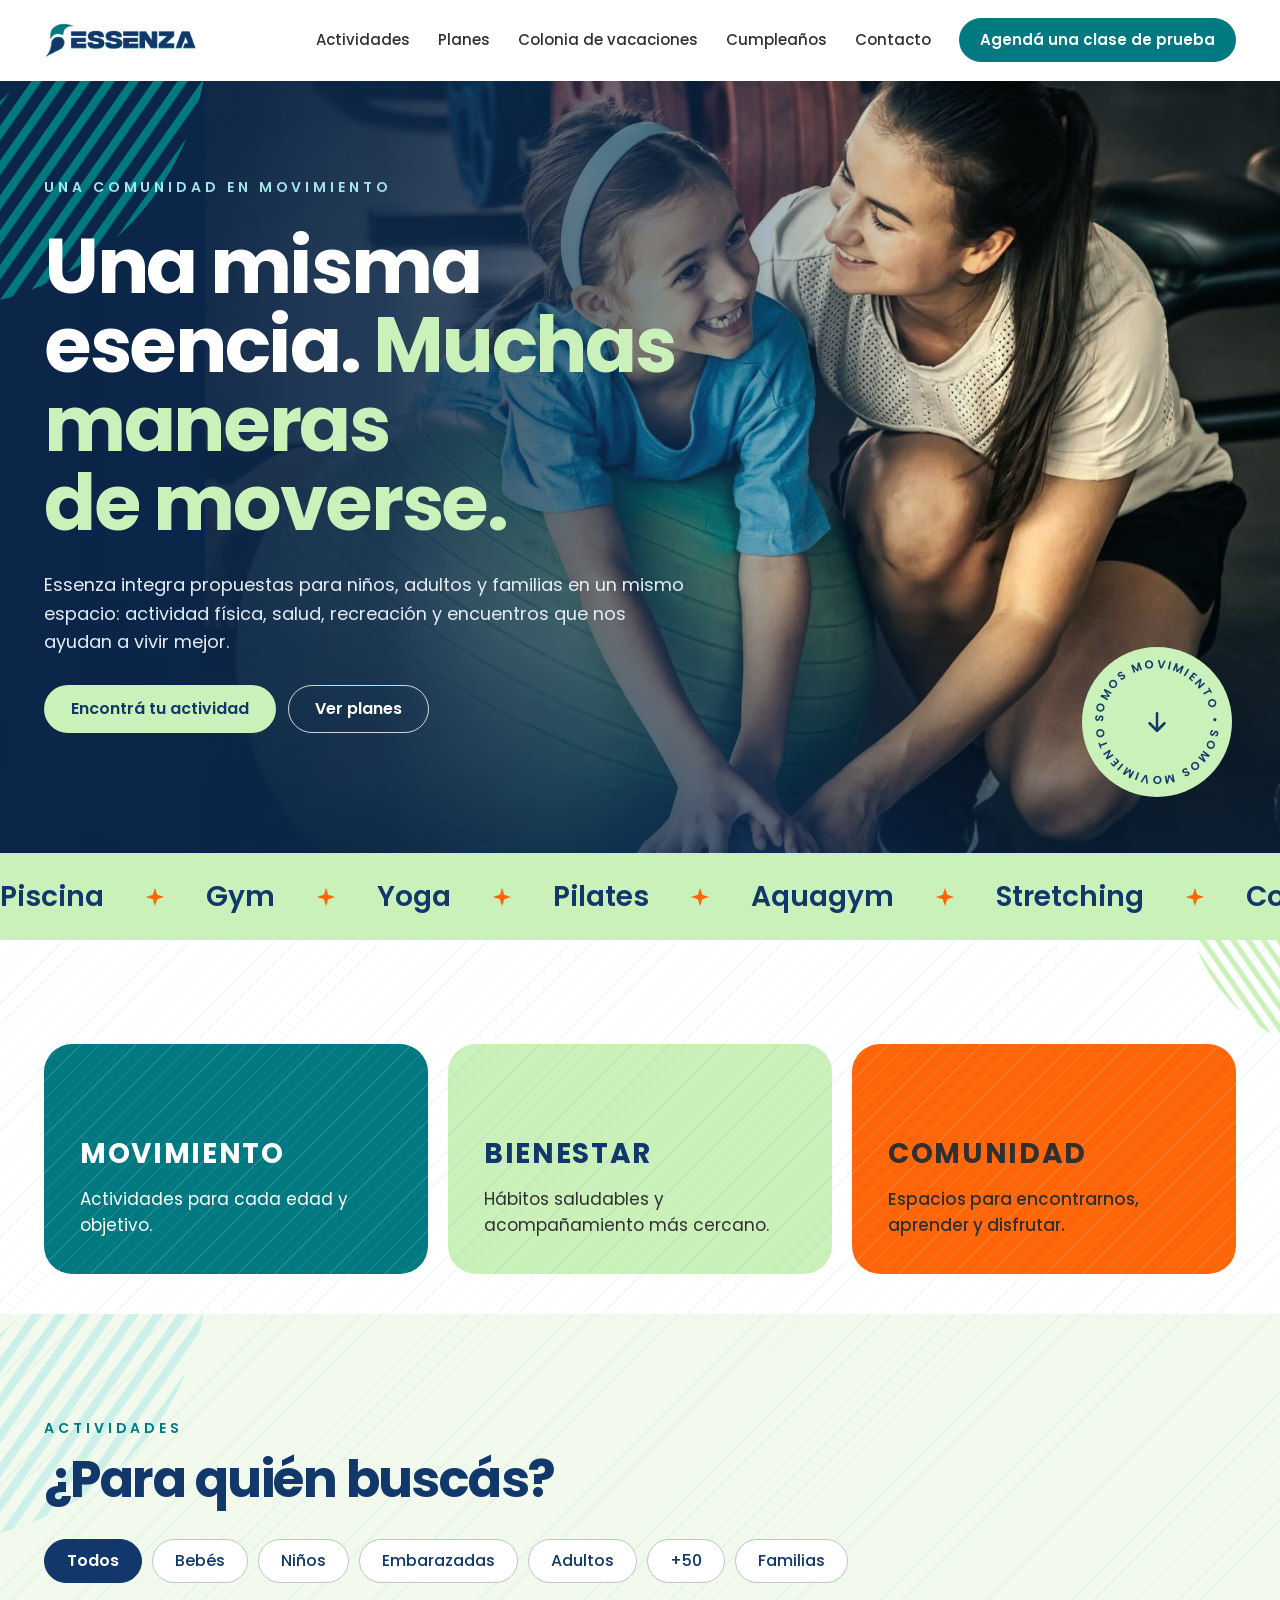
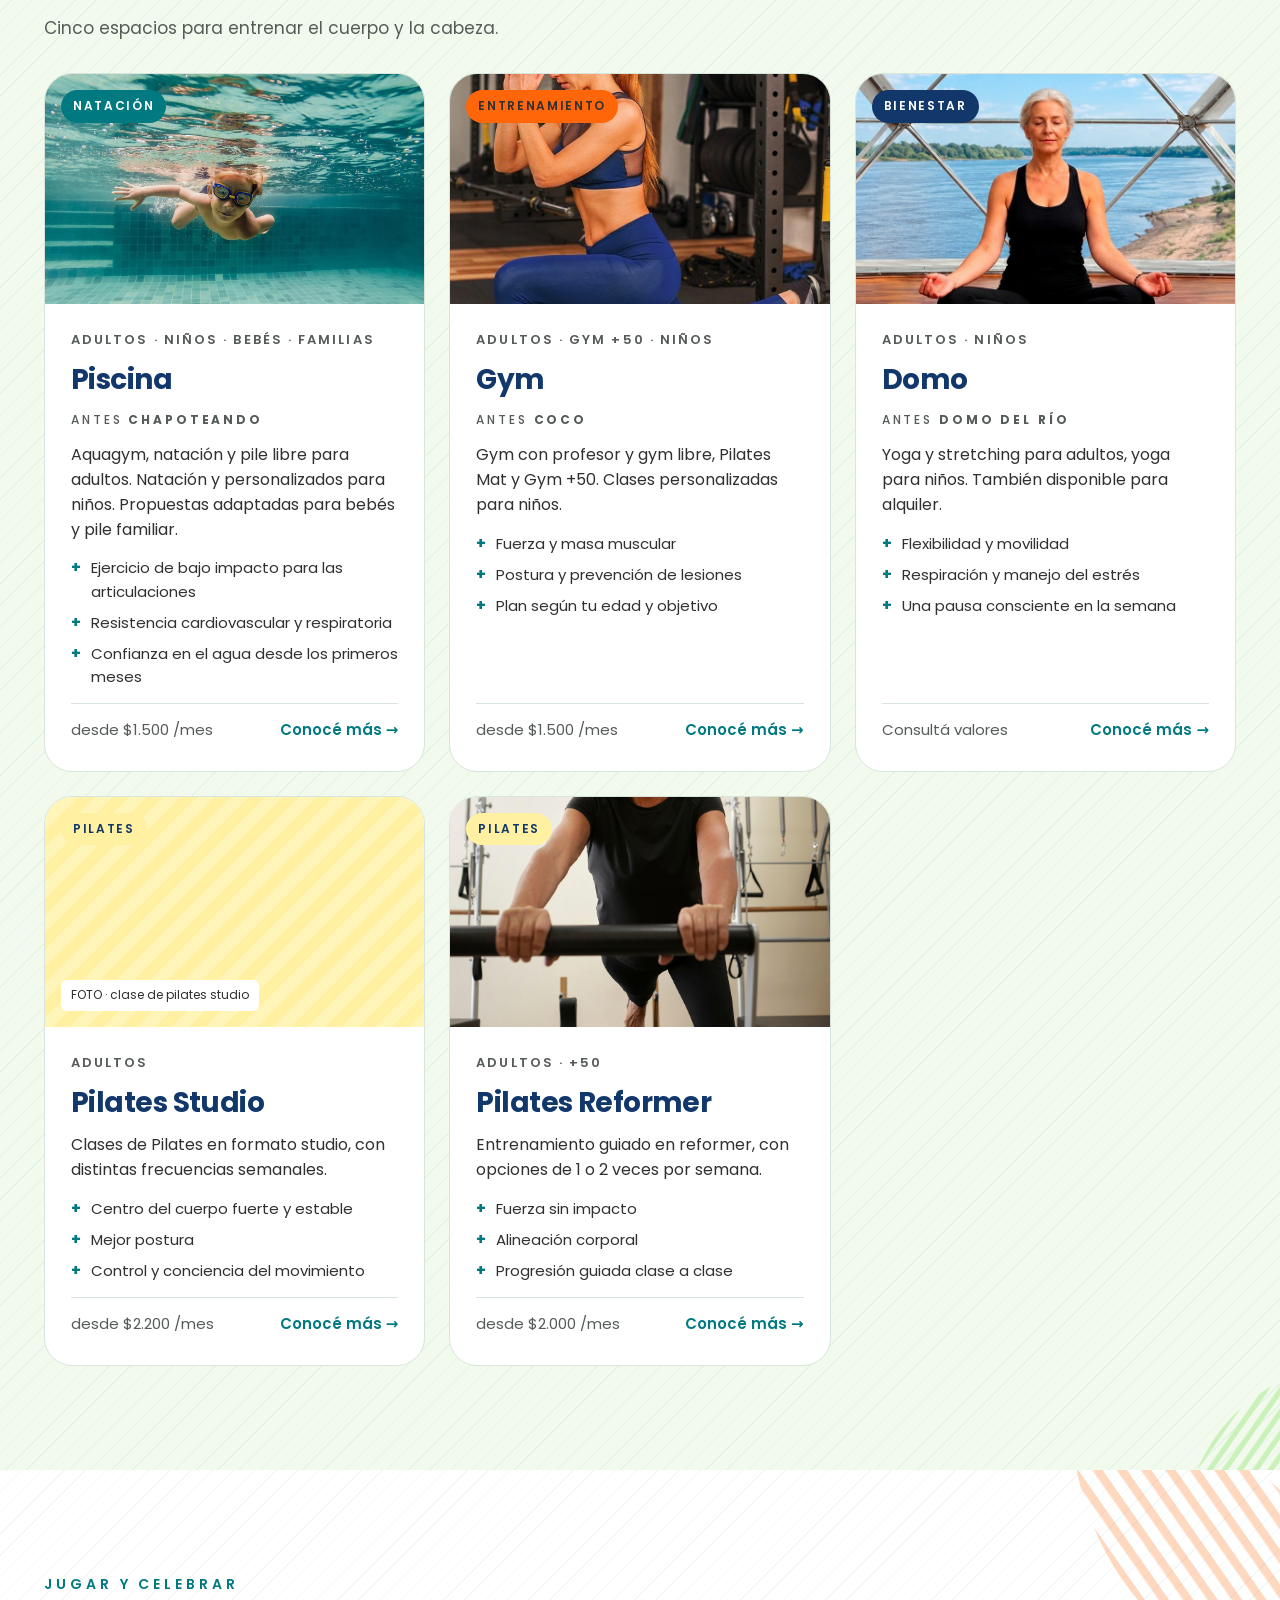
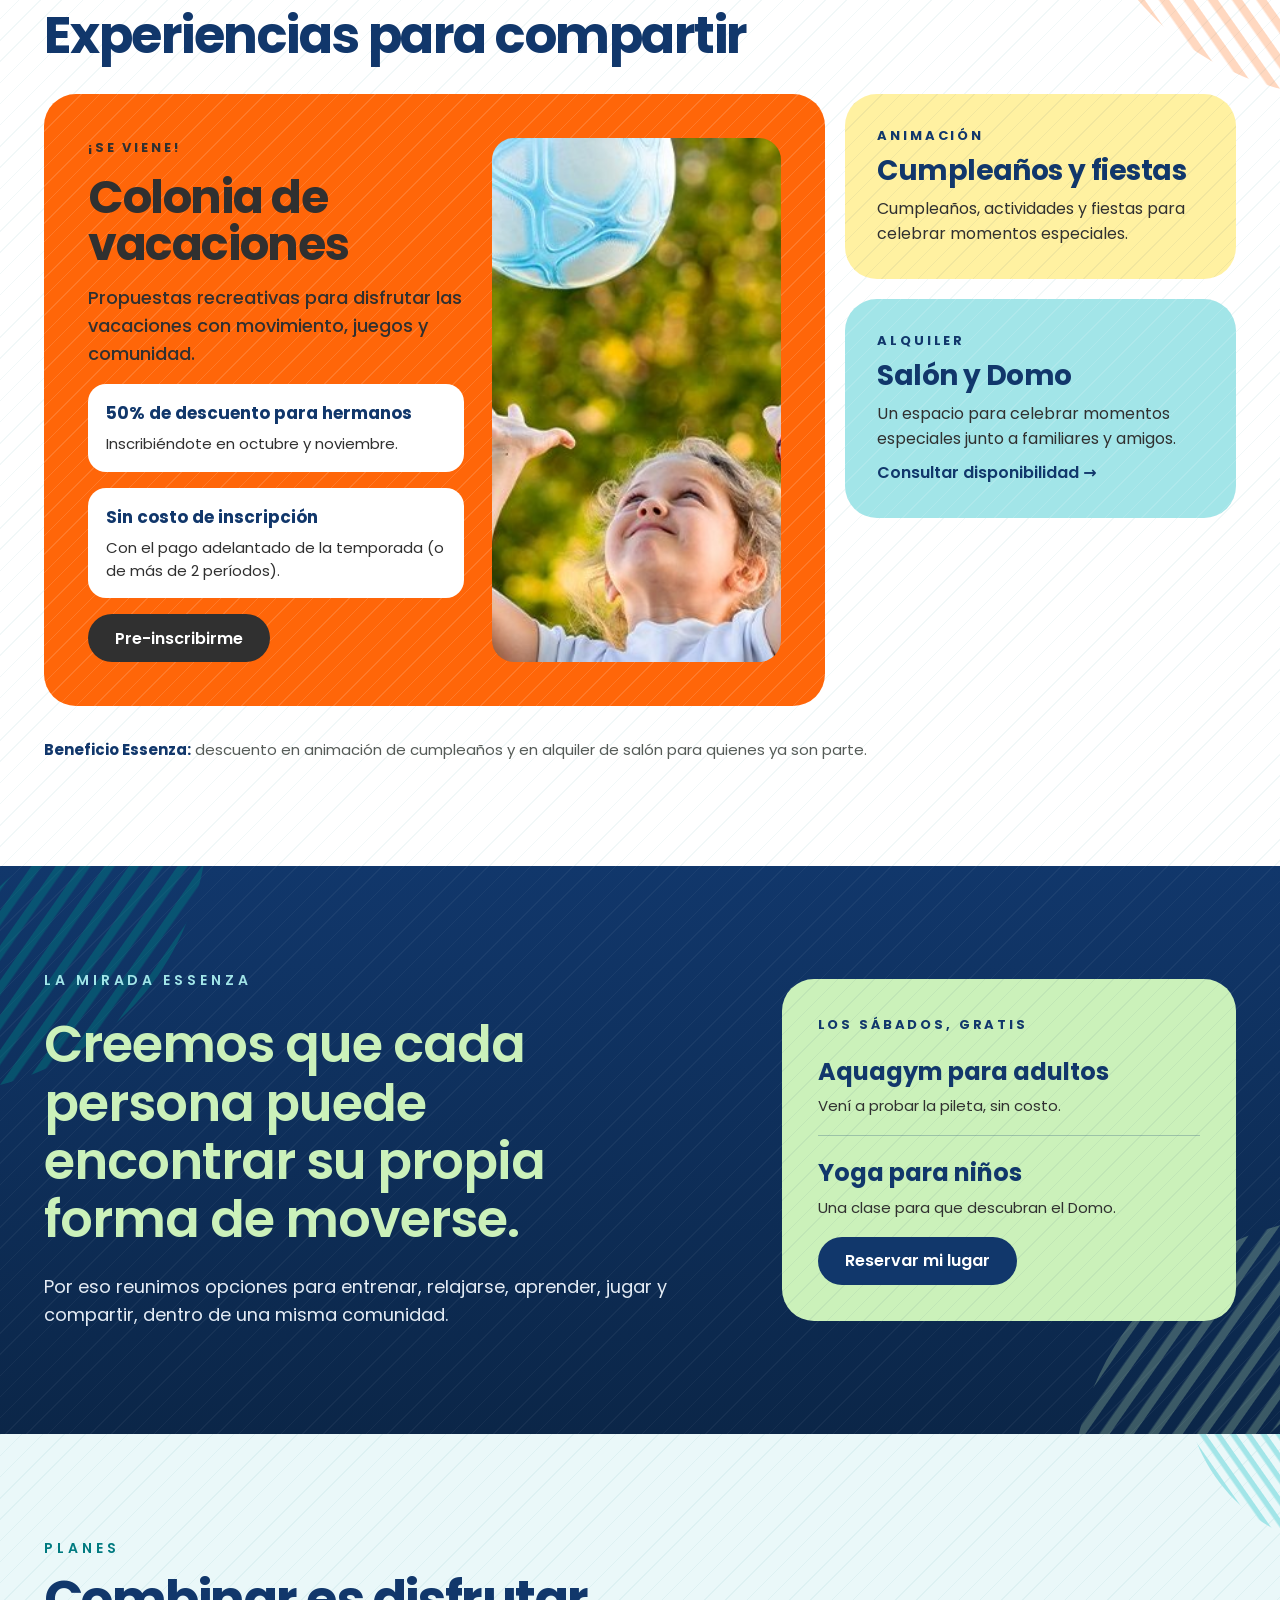
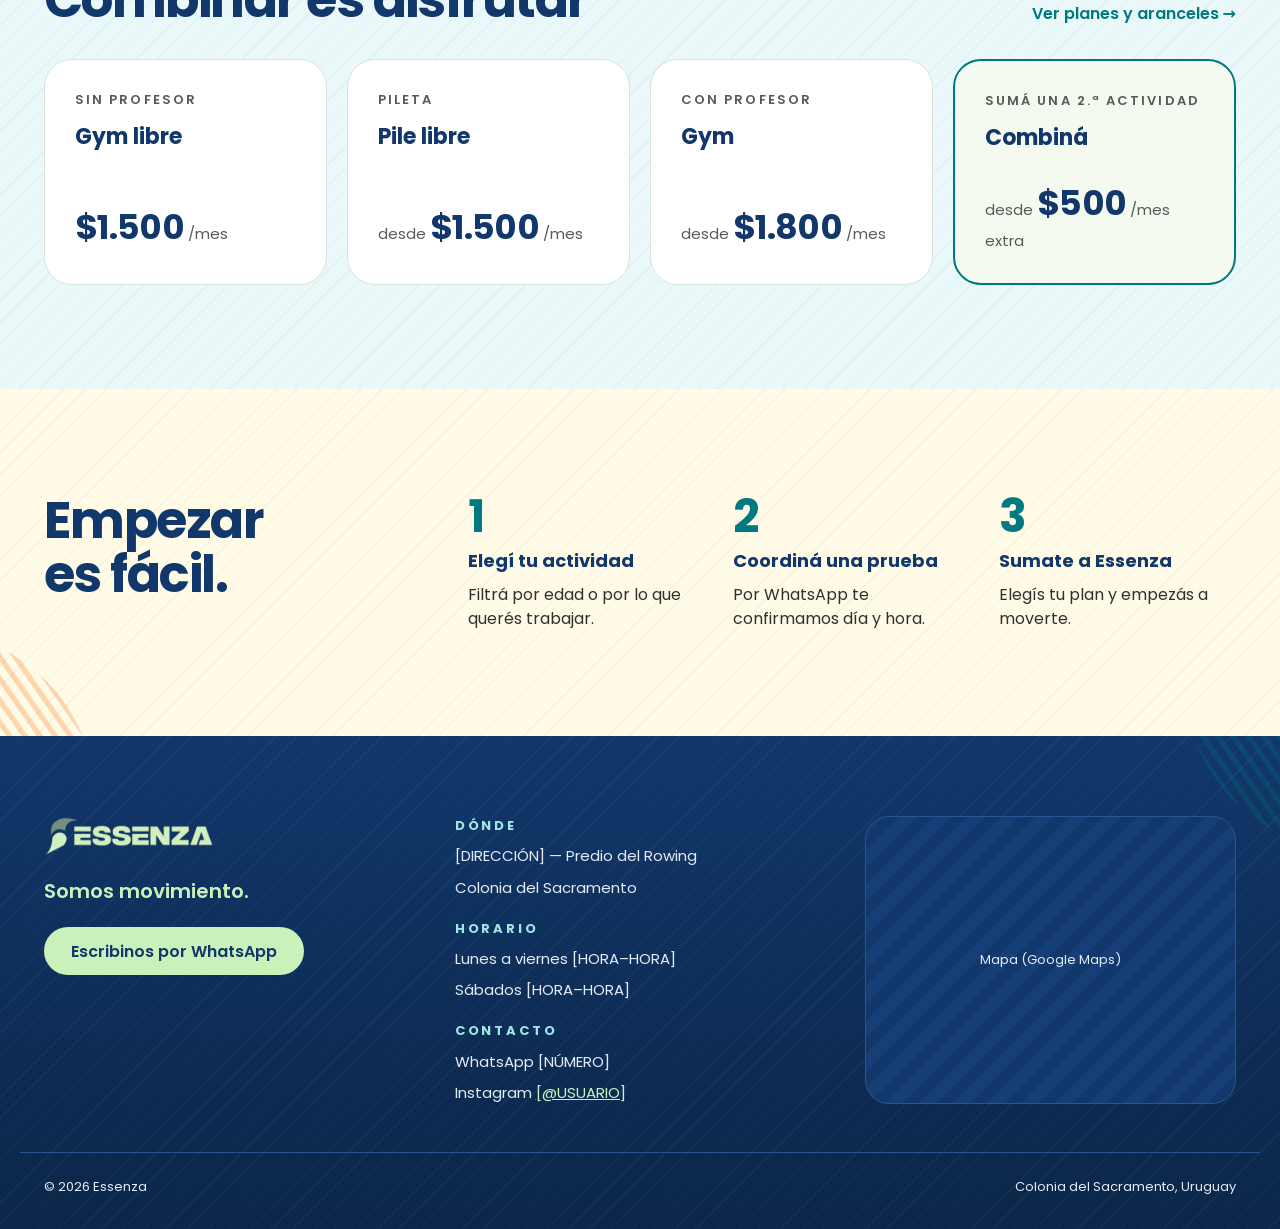
==== commit 912c5f0d: "nuevos archivos" ====
--- a/index.html
+++ b/index.html
@@ -30,43 +30,44 @@
   </nav>
 </header>
 <main>
-<section class="wrap hero">
-  <div class="hero__text">
-    <p class="eyebrow fade-in">Una comunidad en movimiento</p>
-    <h1 class="h1 split"><span class="w"><span class="" style="animation-delay: 0.05s">Una</span></span> <span class="w"><span class="" style="animation-delay: 0.12s">misma</span></span> <span class="w"><span class="" style="animation-delay: 0.19s">esencia.</span></span> <span class="w"><span class="acento" style="animation-delay: 0.26s">Muchas</span></span> <span class="w"><span class="acento" style="animation-delay: 0.33s">maneras</span></span> <span class="w"><span class="acento" style="animation-delay: 0.40s">de</span></span> <span class="w"><span class="acento" style="animation-delay: 0.47s">moverse.</span></span></h1>
-    <p class="lead fade-in">Essenza integra propuestas para niños, adultos y familias en un mismo espacio: actividad física, salud, recreación y encuentros que nos ayudan a vivir mejor.</p>
-    <div class="hero__ctas fade-in">
-      <a class="btn btn--primary" href="#para-quien">Encontrá tu actividad</a>
-      <a class="btn btn--outline" href="planes.html">Ver planes</a>
-    </div>
-  </div>
-  <div class="hero__media">
-    <div class="hero__shape" data-px="-0.06" aria-hidden="true"></div>
-    <div class="hero__dot" data-px="0.1" aria-hidden="true"></div>
-    <div class="hero__photo fade-in">
-      <img src="img/familia.jpg" alt="Una madre y su hija sonríen mientras entrenan con una pelota de ejercicio" width="1400" height="933">
-    </div>
-    <div class="badge" aria-hidden="true">
-      <svg class="badge__ring" viewBox="0 0 150 150" width="150" height="150">
-        <defs><path id="circulo" d="M75,75 m-54,0 a54,54 0 1,1 108,0 a54,54 0 1,1 -108,0"/></defs>
-        <text font-family="Poppins, sans-serif" font-size="11.5" font-weight="600" letter-spacing="2.2" fill="#CBF1BA"><textPath href="#circulo">SOMOS MOVIMIENTO • SOMOS MOVIMIENTO • </textPath></text>
-      </svg>
-      <svg viewBox="0 0 24 24" width="30" height="30" fill="none" stroke="#CBF1BA" stroke-width="2" stroke-linecap="round" stroke-linejoin="round"><path d="M12 5v14"/><path d="M6 13l6 6 6-6"/></svg>
-    </div>
-  </div>
+<section class="hero">
+  <img class="hero__img" src="img/hero-familia.jpg" alt="Una madre y su hija sonríen mientras entrenan con una pelota de ejercicio" width="2000" height="1333" data-px="0.18" fetchpriority="high">
+  <div class="hero__veil" aria-hidden="true"></div>
+  <span class="leaf leaf--tl leaf--turquesa" aria-hidden="true"></span>
+  <div class="wrap">
+    <div class="hero__text">
+      <p class="eyebrow fade-in">Una comunidad en movimiento</p>
+      <h1 class="h1 split"><span class="w"><span class="" style="animation-delay: 0.05s">Una</span></span> <span class="w"><span class="" style="animation-delay: 0.12s">misma</span></span> <span class="w"><span class="" style="animation-delay: 0.19s">esencia.</span></span> <span class="w"><span class="acento" style="animation-delay: 0.26s">Muchas</span></span> <span class="w"><span class="acento" style="animation-delay: 0.33s">maneras</span></span> <span class="w"><span class="acento" style="animation-delay: 0.40s">de</span></span> <span class="w"><span class="acento" style="animation-delay: 0.47s">moverse.</span></span></h1>
+      <p class="lead fade-in">Essenza integra propuestas para niños, adultos y familias en un mismo espacio: actividad física, salud, recreación y encuentros que nos ayudan a vivir mejor.</p>
+      <div class="hero__ctas fade-in">
+        <a class="btn btn--verde" href="#para-quien">Encontrá tu actividad</a>
+        <a class="btn btn--ghost" href="planes.html">Ver planes</a>
+      </div>
+    </div>
+  </div>
+  <a class="badge" href="#para-quien" aria-label="Bajar a las actividades">
+    <svg class="badge__ring" viewBox="0 0 150 150" width="150" height="150" aria-hidden="true">
+      <defs><path id="circulo" d="M75,75 m-54,0 a54,54 0 1,1 108,0 a54,54 0 1,1 -108,0"/></defs>
+      <text font-family="Poppins, sans-serif" font-size="11.5" font-weight="600" letter-spacing="2.2" fill="#11376B"><textPath href="#circulo">SOMOS MOVIMIENTO • SOMOS MOVIMIENTO • </textPath></text>
+    </svg>
+    <svg viewBox="0 0 24 24" width="30" height="30" fill="none" stroke="#11376B" stroke-width="2" stroke-linecap="round" stroke-linejoin="round" aria-hidden="true"><path d="M12 5v14"/><path d="M6 13l6 6 6-6"/></svg>
+  </a>
 </section>
 
 <div class="marquee" aria-hidden="true"><div class="marquee__track"><span class="marquee__item">Piscina<svg viewBox="0 0 24 24" width="22" height="22" aria-hidden="true"><path d="M12 2l2.4 7.6L22 12l-7.6 2.4L12 22l-2.4-7.6L2 12l7.6-2.4z"/></svg></span><span class="marquee__item">Gym<svg viewBox="0 0 24 24" width="22" height="22" aria-hidden="true"><path d="M12 2l2.4 7.6L22 12l-7.6 2.4L12 22l-2.4-7.6L2 12l7.6-2.4z"/></svg></span><span class="marquee__item">Yoga<svg viewBox="0 0 24 24" width="22" height="22" aria-hidden="true"><path d="M12 2l2.4 7.6L22 12l-7.6 2.4L12 22l-2.4-7.6L2 12l7.6-2.4z"/></svg></span><span class="marquee__item">Pilates<svg viewBox="0 0 24 24" width="22" height="22" aria-hidden="true"><path d="M12 2l2.4 7.6L22 12l-7.6 2.4L12 22l-2.4-7.6L2 12l7.6-2.4z"/></svg></span><span class="marquee__item">Aquagym<svg viewBox="0 0 24 24" width="22" height="22" aria-hidden="true"><path d="M12 2l2.4 7.6L22 12l-7.6 2.4L12 22l-2.4-7.6L2 12l7.6-2.4z"/></svg></span><span class="marquee__item">Stretching<svg viewBox="0 0 24 24" width="22" height="22" aria-hidden="true"><path d="M12 2l2.4 7.6L22 12l-7.6 2.4L12 22l-2.4-7.6L2 12l7.6-2.4z"/></svg></span><span class="marquee__item">Colonia de vacaciones<svg viewBox="0 0 24 24" width="22" height="22" aria-hidden="true"><path d="M12 2l2.4 7.6L22 12l-7.6 2.4L12 22l-2.4-7.6L2 12l7.6-2.4z"/></svg></span><span class="marquee__item">Cumpleaños<svg viewBox="0 0 24 24" width="22" height="22" aria-hidden="true"><path d="M12 2l2.4 7.6L22 12l-7.6 2.4L12 22l-2.4-7.6L2 12l7.6-2.4z"/></svg></span><span class="marquee__item">Piscina<svg viewBox="0 0 24 24" width="22" height="22" aria-hidden="true"><path d="M12 2l2.4 7.6L22 12l-7.6 2.4L12 22l-2.4-7.6L2 12l7.6-2.4z"/></svg></span><span class="marquee__item">Gym<svg viewBox="0 0 24 24" width="22" height="22" aria-hidden="true"><path d="M12 2l2.4 7.6L22 12l-7.6 2.4L12 22l-2.4-7.6L2 12l7.6-2.4z"/></svg></span><span class="marquee__item">Yoga<svg viewBox="0 0 24 24" width="22" height="22" aria-hidden="true"><path d="M12 2l2.4 7.6L22 12l-7.6 2.4L12 22l-2.4-7.6L2 12l7.6-2.4z"/></svg></span><span class="marquee__item">Pilates<svg viewBox="0 0 24 24" width="22" height="22" aria-hidden="true"><path d="M12 2l2.4 7.6L22 12l-7.6 2.4L12 22l-2.4-7.6L2 12l7.6-2.4z"/></svg></span><span class="marquee__item">Aquagym<svg viewBox="0 0 24 24" width="22" height="22" aria-hidden="true"><path d="M12 2l2.4 7.6L22 12l-7.6 2.4L12 22l-2.4-7.6L2 12l7.6-2.4z"/></svg></span><span class="marquee__item">Stretching<svg viewBox="0 0 24 24" width="22" height="22" aria-hidden="true"><path d="M12 2l2.4 7.6L22 12l-7.6 2.4L12 22l-2.4-7.6L2 12l7.6-2.4z"/></svg></span><span class="marquee__item">Colonia de vacaciones<svg viewBox="0 0 24 24" width="22" height="22" aria-hidden="true"><path d="M12 2l2.4 7.6L22 12l-7.6 2.4L12 22l-2.4-7.6L2 12l7.6-2.4z"/></svg></span><span class="marquee__item">Cumpleaños<svg viewBox="0 0 24 24" width="22" height="22" aria-hidden="true"><path d="M12 2l2.4 7.6L22 12l-7.6 2.4L12 22l-2.4-7.6L2 12l7.6-2.4z"/></svg></span></div></div>
 
-<section class="section" style="padding-bottom: 40px">
+<section class="section tex" style="padding-bottom: 40px">
+  <span class="leaf leaf--tr leaf--sm leaf--verde" aria-hidden="true"></span>
   <div class="wrap pillars">
-    <div class="pillar pillar--turquesa" data-reveal="1"><h2>Movimiento</h2><p>Actividades para cada edad y objetivo.</p></div>
-    <div class="pillar pillar--verde" data-reveal="2"><h2>Bienestar</h2><p>Hábitos saludables y acompañamiento más cercano.</p></div>
-    <div class="pillar pillar--naranja" data-reveal="3"><h2>Comunidad</h2><p>Espacios para encontrarnos, aprender y disfrutar.</p></div>
-  </div>
-</section>
-
-<section class="section" id="para-quien" style="padding-top: 72px">
+    <div class="pillar pillar--turquesa lined" data-reveal="1"><h2>Movimiento</h2><p>Actividades para cada edad y objetivo.</p></div>
+    <div class="pillar pillar--verde lined-dark" data-reveal="2"><h2>Bienestar</h2><p>Hábitos saludables y acompañamiento más cercano.</p></div>
+    <div class="pillar pillar--naranja lined" data-reveal="3"><h2>Comunidad</h2><p>Espacios para encontrarnos, aprender y disfrutar.</p></div>
+  </div>
+</section>
+
+<section class="section bg-verde-claro tex" id="para-quien">
+  <span class="leaf leaf--tl leaf--aqua leaf--soft" aria-hidden="true"></span>
+  <span class="leaf leaf--br leaf--sm leaf--verde" aria-hidden="true"></span>
   <div class="wrap stack">
     <div class="head" data-reveal="1">
       <p class="eyebrow">Actividades</p>
@@ -76,30 +77,33 @@
     <p id="actividades" class="muted" style="font-size: 17px"><span id="filtro-resultado" aria-live="polite" data-todos="Cinco espacios para entrenar el cuerpo y la cabeza.">Cinco espacios para entrenar el cuerpo y la cabeza.</span></p>
     <div class="cards">
 <a class="card" href="piscina.html" data-aud="bebes ninos embarazadas adultos mas50 familias" data-reveal="1">
-        <div class="card__media"><img src="img/piscina.jpg" alt="Niño nadando bajo el agua en la piscina" loading="lazy"><span class="card__tag bg-piscina">Piscina</span></div>
+        <div class="card__media"><img src="img/piscina.jpg" alt="Niño nadando bajo el agua en la piscina" loading="lazy"><span class="card__tag bg-natacion">Natación</span></div>
         <div class="card__body">
           <span class="card__who">Adultos · Niños · Bebés · Familias</span>
           <h3 class="h3" style="font-size: 28px">Piscina</h3>
+          <span class="antes muted">Antes <b>Chapoteando</b></span>
           <p>Aquagym, natación y pile libre para adultos. Natación y personalizados para niños. Propuestas adaptadas para bebés y pile familiar.</p>
           <ul class="ticks"><li>Ejercicio de bajo impacto para las articulaciones</li><li>Resistencia cardiovascular y respiratoria</li><li>Confianza en el agua desde los primeros meses</li></ul>
           <div class="card__foot"><span class="muted p-num">desde $1.500 /mes</span><span class="muted p-hide">Consultá planes</span><span class="link-arrow">Conocé más <span class="arrow" aria-hidden="true">→</span></span></div>
         </div>
       </a>
 <a class="card" href="gym.html" data-aud="ninos adultos mas50" data-reveal="2">
-        <div class="card__media"><img src="img/gym.jpg" alt="Pesa rusa en el piso del gimnasio" loading="lazy"><span class="card__tag bg-gym">Gym</span></div>
+        <div class="card__media"><img src="img/entrenamiento.jpg" alt="Mujer entrenando con TRX en el gimnasio" loading="lazy"><span class="card__tag bg-entrenamiento">Entrenamiento</span></div>
         <div class="card__body">
           <span class="card__who">Adultos · Gym +50 · Niños</span>
           <h3 class="h3" style="font-size: 28px">Gym</h3>
+          <span class="antes muted">Antes <b>Coco</b></span>
           <p>Gym con profesor y gym libre, Pilates Mat y Gym +50. Clases personalizadas para niños.</p>
           <ul class="ticks"><li>Fuerza y masa muscular</li><li>Postura y prevención de lesiones</li><li>Plan según tu edad y objetivo</li></ul>
           <div class="card__foot"><span class="muted p-num">desde $1.500 /mes</span><span class="muted p-hide">Consultá planes</span><span class="link-arrow">Conocé más <span class="arrow" aria-hidden="true">→</span></span></div>
         </div>
       </a>
 <a class="card" href="domo.html" data-aud="ninos adultos mas50" data-reveal="3">
-        <div class="card__media"><div class="ph ph--domo"><span>FOTO · interior del domo</span></div><span class="card__tag bg-domo">Domo</span></div>
+        <div class="card__media"><img src="img/bienestar-domo.jpg" alt="Mujer meditando en el Domo, con el río de fondo" loading="lazy"><span class="card__tag bg-bienestar">Bienestar</span></div>
         <div class="card__body">
           <span class="card__who">Adultos · Niños</span>
           <h3 class="h3" style="font-size: 28px">Domo</h3>
+          <span class="antes muted">Antes <b>Domo del Río</b></span>
           <p>Yoga y stretching para adultos, yoga para niños. También disponible para alquiler.</p>
           <ul class="ticks"><li>Flexibilidad y movilidad</li><li>Respiración y manejo del estrés</li><li>Una pausa consciente en la semana</li></ul>
           <div class="card__foot"><span class="muted">Consultá valores</span><span class="link-arrow">Conocé más <span class="arrow" aria-hidden="true">→</span></span></div>
@@ -110,6 +114,7 @@
         <div class="card__body">
           <span class="card__who">Adultos</span>
           <h3 class="h3" style="font-size: 28px">Pilates Studio</h3>
+          
           <p>Clases de Pilates en formato studio, con distintas frecuencias semanales.</p>
           <ul class="ticks"><li>Centro del cuerpo fuerte y estable</li><li>Mejor postura</li><li>Control y conciencia del movimiento</li></ul>
           <div class="card__foot"><span class="muted p-num">desde $2.200 /mes</span><span class="muted p-hide">Consultá planes</span><span class="link-arrow">Conocé más <span class="arrow" aria-hidden="true">→</span></span></div>
@@ -120,6 +125,7 @@
         <div class="card__body">
           <span class="card__who">Adultos · +50</span>
           <h3 class="h3" style="font-size: 28px">Pilates Reformer</h3>
+          
           <p>Entrenamiento guiado en reformer, con opciones de 1 o 2 veces por semana.</p>
           <ul class="ticks"><li>Fuerza sin impacto</li><li>Alineación corporal</li><li>Progresión guiada clase a clase</li></ul>
           <div class="card__foot"><span class="muted p-num">desde $2.000 /mes</span><span class="muted p-hide">Consultá planes</span><span class="link-arrow">Conocé más <span class="arrow" aria-hidden="true">→</span></span></div>
@@ -130,27 +136,33 @@
   </div>
 </section>
 
-<section class="section" style="padding-top: 40px">
+<section class="section tex">
+  <span class="leaf leaf--tr leaf--naranja leaf--faint" aria-hidden="true"></span>
   <div class="wrap stack">
     <div class="head" data-reveal="1">
       <p class="eyebrow">Jugar y celebrar</p>
       <h2 class="h2">Experiencias para compartir</h2>
     </div>
     <div class="celebrate">
-      <div class="tile tile--big tile--naranja" id="colonia" data-reveal="1">
-        <span class="tile__kicker">Vacaciones</span>
-        <h3>Colonia de vacaciones</h3>
-        <p>Propuestas recreativas para disfrutar las vacaciones con movimiento, juegos y comunidad.</p>
-        <div class="tags"><span>Edades: [—]</span><span>Próxima edición: [FECHAS]</span></div>
-        <a class="btn btn--grafito" href="https://wa.me/598XXXXXXXX" target="_blank" rel="noopener">Pre-inscribirme</a>
+      <div class="tile tile--big tile--naranja tile--photo lined" id="colonia" data-reveal="1">
+        <div class="tile__body">
+          <span class="tile__kicker">¡Se viene!</span>
+          <h3>Colonia de vacaciones</h3>
+          <p>Propuestas recreativas para disfrutar las vacaciones con movimiento, juegos y comunidad.</p>
+          <!-- PROMO vigente en octubre y noviembre: quitar o actualizar después -->
+          <div class="promo"><strong>50% de descuento para hermanos</strong><span>Inscribiéndote en octubre y noviembre.</span></div>
+          <div class="promo"><strong>Sin costo de inscripción</strong><span>Con el pago adelantado de la temporada (o de más de 2 períodos).</span></div>
+          <a class="btn btn--grafito" href="https://wa.me/598XXXXXXXX" target="_blank" rel="noopener">Pre-inscribirme</a>
+        </div>
+        <div class="tile__img"><img src="img/colonia.jpg" alt="Niña jugando con una pelota al aire libre" loading="lazy"></div>
       </div>
       <div class="celebrate__side">
-        <div class="tile tile--amarillo" id="cumples" data-reveal="2">
+        <div class="tile tile--amarillo lined-dark" id="cumples" data-reveal="2">
           <span class="tile__kicker">Animación</span>
           <h3>Cumpleaños y fiestas</h3>
           <p>Cumpleaños, actividades y fiestas para celebrar momentos especiales.</p>
         </div>
-        <div class="tile tile--aqua" data-reveal="3">
+        <div class="tile tile--aqua lined" data-reveal="3">
           <span class="tile__kicker">Alquiler</span>
           <h3>Salón y Domo</h3>
           <p>Un espacio para celebrar momentos especiales junto a familiares y amigos.</p>
@@ -162,14 +174,16 @@
   </div>
 </section>
 
-<section class="section section--azul">
+<section class="section section--azul tex">
+  <span class="leaf leaf--tl leaf--turquesa leaf--soft" aria-hidden="true"></span>
+  <span class="leaf leaf--br leaf--verde leaf--faint" aria-hidden="true"></span>
   <div class="wrap mirada">
     <div class="stack" style="gap: 24px">
       <p class="eyebrow" data-reveal="1">La mirada Essenza</p>
       <h2 class="mirada__quote" data-reveal="2">Creemos que cada persona puede encontrar su propia forma de moverse.</h2>
       <p class="lead" data-reveal="3">Por eso reunimos opciones para entrenar, relajarse, aprender, jugar y compartir, dentro de una misma comunidad.</p>
     </div>
-    <div class="gratis" data-reveal="3">
+    <div class="gratis lined-dark" data-reveal="3">
       <span class="tile__kicker">Los sábados, gratis</span>
       <div class="gratis__item"><strong>Aquagym para adultos</strong><span>Vení a probar la pileta, sin costo.</span></div>
       <div class="gratis__item"><strong>Yoga para niños</strong><span>Una clase para que descubran el Domo.</span></div>
@@ -178,7 +192,8 @@
   </div>
 </section>
 
-<section class="section">
+<section class="section bg-aqua-claro tex">
+  <span class="leaf leaf--tr leaf--sm leaf--aqua" aria-hidden="true"></span>
   <div class="wrap stack">
     <div class="head head--row" data-reveal="1">
       <div class="head"><p class="eyebrow">Planes</p><h2 class="h2">Combinar es disfrutar</h2></div>
@@ -188,7 +203,8 @@
   </div>
 </section>
 
-<section class="section section--suave">
+<section class="section bg-amarillo-claro tex">
+  <span class="leaf leaf--bl leaf--sm leaf--naranja leaf--faint" aria-hidden="true"></span>
   <div class="wrap steps-row">
     <h2 class="h2" data-reveal="1">Empezar es fácil.</h2>
     <ol class="steps">
@@ -199,7 +215,8 @@
   </div>
 </section>
 </main>
-<footer class="footer" id="contacto">
+<footer class="footer tex" id="contacto">
+  <span class="leaf leaf--tr leaf--sm leaf--turquesa leaf--faint" aria-hidden="true"></span>
   <div class="wrap footer__grid">
     <div class="footer__brand" data-reveal="1">
       <img src="img/logo-essenza-negativo.png" alt="Essenza" width="170" height="40">
--- a/css/styles.css
+++ b/css/styles.css
@@ -25,6 +25,15 @@
   --texto-2: #555B57;        /* texto secundario (7:1 sobre blanco) */
   --azul-claro: #E4ECF5;     /* texto sobre azul */
   --azul-linea: #2B5590;
+
+  /* Tintes claros de la paleta, para fondos de sección */
+  --verde-claro: #F1FAEC;
+  --aqua-claro: #EAF8F9;
+  --amarillo-claro: #FFFBE6;
+
+  /* Profundos, solo para degradés de fondo (como en los posteos) */
+  --azul-profundo: #0B2648;
+  --grafito-profundo: #1A1A1A;
 
   /* Tipografía */
   --f: 'Poppins', system-ui, -apple-system, 'Segoe UI', Roboto, sans-serif;
@@ -147,24 +156,43 @@
 .stack { display: flex; flex-direction: column; gap: 32px; }
 
 /* ---------- Hero home ---------- */
-.hero { display: grid; grid-template-columns: minmax(0, 1.05fr) minmax(0, 1fr); gap: 56px; align-items: center; padding-block: 64px 104px; }
-.hero__text { display: flex; flex-direction: column; gap: 28px; min-width: 0; }
+/* Foto a todo el ancho con el texto encima. La foto se corre a la derecha
+   para que las personas no queden debajo del texto; el velo azul asegura contraste. */
+.hero {
+  position: relative; overflow: hidden; isolation: isolate;
+  background: var(--azul-profundo); color: var(--blanco);
+  min-height: clamp(560px, 80vh, 780px); display: flex; align-items: center;
+}
+.hero__img { position: absolute; z-index: -2; top: -10%; left: 16%; width: 100%; height: 125%; object-fit: cover; object-position: 50% 30%; }
+.hero__veil {
+  position: absolute; inset: 0; z-index: -1;
+  background:
+    linear-gradient(90deg, rgba(11, 38, 72, .97) 0%, rgba(11, 38, 72, .9) 30%, rgba(17, 55, 107, .45) 56%, rgba(17, 55, 107, 0) 78%),
+    linear-gradient(0deg, rgba(11, 38, 72, .6) 0%, rgba(11, 38, 72, 0) 35%);
+}
+.hero .wrap { width: 100%; padding-block: 96px 120px; }
+.hero__text { display: flex; flex-direction: column; gap: 28px; max-width: 640px; }
+.hero .eyebrow { color: var(--aqua); }
+.hero .h1 { color: var(--blanco); }
+.hero .h1 .acento { color: var(--verde); }
+.hero .lead { color: var(--azul-claro); }
 .hero__ctas { display: flex; flex-wrap: wrap; gap: 12px; }
-.hero__media { position: relative; height: 560px; min-width: 0; }
-.hero__shape { position: absolute; right: 0; top: 0; width: 78%; height: 84%; border-radius: 40px; background: var(--verde); }
-.hero__dot { position: absolute; right: 6%; bottom: -24px; width: 120px; height: 120px; border-radius: 50%; background: var(--aqua); }
-.hero__photo { position: absolute; left: 0; bottom: 0; width: 88%; height: 84%; border-radius: 32px; overflow: hidden; background: var(--aqua); }
-.hero__photo img { width: 100%; height: 100%; object-fit: cover; }
+.btn--ghost { border-color: rgba(255, 255, 255, .8); color: var(--blanco); background: transparent; }
+.btn--ghost:hover { color: var(--blanco); background: rgba(255, 255, 255, .1); }
 .badge {
-  position: absolute; left: -34px; top: 40px; width: 150px; height: 150px; border-radius: 50%;
-  background: var(--azul); display: flex; align-items: center; justify-content: center;
+  position: absolute; z-index: 1; right: max(48px, env(safe-area-inset-right, 0px)); bottom: 56px;
+  width: 150px; height: 150px; border-radius: 50%;
+  background: var(--verde); color: var(--azul); display: flex; align-items: center; justify-content: center;
 }
 .badge svg.badge__ring { position: absolute; inset: 0; }
-@media (max-width: 900px) {
-  .hero { grid-template-columns: 1fr; padding-block: 40px 72px; gap: 40px; }
-  .hero__media { height: 420px; }
-  .badge { left: 8px; top: 8px; width: 120px; height: 120px; }
-  .badge svg.badge__ring { width: 120px; height: 120px; }
+@media (max-width: 860px) {
+  .hero { min-height: 0; align-items: flex-end; }
+  .hero__img { left: 0; }
+  .hero__veil { background: linear-gradient(0deg, rgba(11, 38, 72, .95) 0%, rgba(11, 38, 72, .78) 55%, rgba(11, 38, 72, .45) 100%); }
+  .hero .wrap { padding-block: 120px 64px; }
+  .badge { right: 20px; top: 24px; bottom: auto; width: 104px; height: 104px; }
+  .badge svg.badge__ring { width: 104px; height: 104px; }
+  .badge > svg:last-child { width: 22px; height: 22px; }
 }
 
 /* Título palabra por palabra */
@@ -172,7 +200,7 @@
 .split .w > span { display: inline-block; }
 
 /* ---------- Marquesina ---------- */
-.marquee { background: var(--azul); color: var(--verde); overflow: hidden; padding-block: 22px; white-space: nowrap; }
+.marquee { background: var(--verde); color: var(--azul); overflow: hidden; padding-block: 22px; white-space: nowrap; }
 .marquee__track { display: inline-flex; gap: 40px; font-size: clamp(20px, 2.4vw, 28px); font-weight: 600; }
 .marquee__item { display: inline-flex; align-items: center; gap: 40px; }
 .marquee__item svg { fill: var(--naranja); flex: none; }
@@ -223,11 +251,20 @@
 .ticks li::before { content: "+"; color: var(--turquesa); font-weight: 700; }
 .empty { padding: 24px; border: 1.5px dashed var(--borde-fuerte); border-radius: 16px; color: var(--texto-2); }
 
-/* Fondos por espacio */
-.bg-piscina { background: var(--aqua); color: var(--azul); }
-.bg-gym { background: var(--azul); color: var(--blanco); }
-.bg-domo { background: var(--verde); color: var(--azul); }
-.bg-pilates { background: var(--amarillo); color: var(--azul); }
+/* Colores por línea (igual que en los posteos de Instagram)
+   Natación (antes Chapoteando) → turquesa
+   Entrenamiento (antes Coco)   → naranja
+   Bienestar (antes Domo del Río) → azul
+   Pilates                       → amarillo (línea a definir) */
+.bg-natacion { background-color: var(--turquesa); color: var(--blanco); }
+.bg-entrenamiento { background-color: var(--naranja); color: var(--grafito); }
+.bg-bienestar { background-color: var(--azul); color: var(--blanco); }
+.bg-pilates { background-color: var(--amarillo); color: var(--azul); }
+.btn.bg-natacion:hover, .btn.bg-bienestar:hover { color: var(--blanco); }
+.btn.bg-entrenamiento:hover { color: var(--grafito); }
+.btn.bg-pilates:hover { color: var(--azul); }
+.antes { font-size: 12px; letter-spacing: .24em; text-transform: uppercase; font-weight: 500; }
+.antes b { font-weight: 700; }
 
 /* Marcador para foto pendiente */
 .ph { width: 100%; height: 100%; display: flex; align-items: flex-end; padding: 16px; }
@@ -319,10 +356,20 @@
 .pills { display: flex; flex-wrap: wrap; gap: 10px; font-size: 14px; font-weight: 600; }
 .pills span { background: var(--blanco); color: var(--azul); padding: 8px 14px; border-radius: 999px; }
 .pills span.is-gift { background: var(--naranja); color: var(--grafito); }
-.act-hero.bg-gym .crumbs, .act-hero.bg-gym .act-hero__kicker { color: var(--aqua); }
-.act-hero.bg-gym .act-hero__title { color: var(--verde); }
-.act-hero.bg-gym .lead { color: var(--azul-claro); }
-.act-hero:not(.bg-gym) .lead { color: var(--grafito); }
+/* Encabezados por línea: degradé vertical como en los posteos */
+.act-hero { position: relative; isolation: isolate; }
+.hero-natacion { background: linear-gradient(180deg, var(--turquesa) 0%, #0A5A78 60%, var(--azul) 100%); color: var(--blanco); }
+.hero-natacion .act-hero__title { color: var(--verde); }
+.hero-natacion .act-hero__kicker, .hero-natacion .antes { color: var(--aqua); }
+.hero-entrenamiento { background: linear-gradient(180deg, var(--grafito) 0%, var(--grafito-profundo) 100%); color: var(--blanco); }
+.hero-entrenamiento .act-hero__title, .hero-entrenamiento .act-hero__kicker, .hero-entrenamiento .antes b { color: var(--naranja); }
+.hero-bienestar { background: linear-gradient(180deg, var(--azul) 0%, var(--azul-profundo) 100%); color: var(--blanco); }
+.hero-bienestar .act-hero__title, .hero-bienestar .act-hero__kicker { color: var(--aqua); }
+.hero-bienestar .antes b { color: var(--verde); }
+.hero-pilates { background: linear-gradient(180deg, var(--amarillo-claro) 0%, var(--amarillo) 100%); color: var(--azul); }
+.hero-pilates .lead { color: var(--grafito); }
+.act-hero:not(.hero-pilates) .lead { color: var(--azul-claro); }
+.act-hero .crumbs a { color: inherit; }
 @media (max-width: 900px) { .act-hero__grid { grid-template-columns: 1fr; } .act-hero__photo { height: 340px; } }
 
 .panel { display: grid; grid-template-columns: minmax(0, 3fr) minmax(0, 2fr); gap: 24px; background: var(--suave); border-radius: 32px; padding: 40px; }
@@ -438,3 +485,59 @@
 @keyframes esFade { from { opacity: 0; transform: translateY(24px); } to { opacity: 1; transform: none; } }
 @keyframes esMarq { to { transform: translateX(-50%); } }
 @keyframes esSpin { to { transform: rotate(360deg); } }
+
+/* =========================================================
+   Texturas — el motivo de hoja rayada de la marca
+   ========================================================= */
+
+/* Fondos claros de sección (tintes de la paleta) */
+.bg-verde-claro { background-color: var(--verde-claro); }
+.bg-aqua-claro { background-color: var(--aqua-claro); }
+.bg-amarillo-claro { background-color: var(--amarillo-claro); }
+.section--azul { background: linear-gradient(180deg, var(--azul) 0%, var(--azul-profundo) 100%); }
+.footer { background: linear-gradient(180deg, var(--azul) 0%, var(--azul-profundo) 100%); }
+
+/* 1 · Rayado fino: líneas de 1px a 135°, casi imperceptibles */
+.tex { position: relative; isolation: isolate; overflow: hidden; --tex-line: rgba(0, 122, 128, .055); }
+.tex::before {
+  content: ""; position: absolute; inset: 0; z-index: -2; pointer-events: none;
+  background-image: repeating-linear-gradient(135deg, var(--tex-line) 0 1px, transparent 1px 15px);
+}
+.section--azul.tex, .footer.tex, .hero-natacion.tex, .hero-entrenamiento.tex, .hero-bienestar.tex { --tex-line: rgba(255, 255, 255, .045); }
+.hero-pilates.tex { --tex-line: rgba(17, 55, 107, .05); }
+
+/* 2 · Hoja rayada: la forma de los posteos, en las esquinas de algunas secciones */
+.leaf {
+  position: absolute; z-index: -1; pointer-events: none;
+  width: clamp(200px, 24vw, 360px); aspect-ratio: 1; max-width: 70vw;
+  background-repeat: no-repeat; background-size: contain;
+}
+.leaf--tl { top: -70px; left: -90px; }
+.leaf--tr { top: -70px; right: -90px; transform: scaleX(-1); }
+.leaf--bl { bottom: -80px; left: -90px; transform: scaleY(-1); }
+.leaf--br { bottom: -80px; right: -90px; transform: scale(-1, -1); }
+.leaf--sm { width: clamp(140px, 15vw, 220px); }
+.leaf--turquesa { background-image: url("data:image/svg+xml,%3Csvg xmlns='http://www.w3.org/2000/svg' viewBox='0 0 400 400'%3E%3Cdefs%3E%3Cpattern id='r' width='26' height='26' patternUnits='userSpaceOnUse' patternTransform='rotate(35)'%3E%3Crect width='11' height='26' fill='%23007A80'/%3E%3C/pattern%3E%3C/defs%3E%3Cpath d='M10 390C10 170 170 10 390 10C390 230 230 390 10 390Z' fill='url(%23r)'/%3E%3C/svg%3E"); }
+.leaf--verde { background-image: url("data:image/svg+xml,%3Csvg xmlns='http://www.w3.org/2000/svg' viewBox='0 0 400 400'%3E%3Cdefs%3E%3Cpattern id='r' width='26' height='26' patternUnits='userSpaceOnUse' patternTransform='rotate(35)'%3E%3Crect width='11' height='26' fill='%23CBF1BA'/%3E%3C/pattern%3E%3C/defs%3E%3Cpath d='M10 390C10 170 170 10 390 10C390 230 230 390 10 390Z' fill='url(%23r)'/%3E%3C/svg%3E"); }
+.leaf--aqua { background-image: url("data:image/svg+xml,%3Csvg xmlns='http://www.w3.org/2000/svg' viewBox='0 0 400 400'%3E%3Cdefs%3E%3Cpattern id='r' width='26' height='26' patternUnits='userSpaceOnUse' patternTransform='rotate(35)'%3E%3Crect width='11' height='26' fill='%23A2E5E8'/%3E%3C/pattern%3E%3C/defs%3E%3Cpath d='M10 390C10 170 170 10 390 10C390 230 230 390 10 390Z' fill='url(%23r)'/%3E%3C/svg%3E"); }
+.leaf--azul { background-image: url("data:image/svg+xml,%3Csvg xmlns='http://www.w3.org/2000/svg' viewBox='0 0 400 400'%3E%3Cdefs%3E%3Cpattern id='r' width='26' height='26' patternUnits='userSpaceOnUse' patternTransform='rotate(35)'%3E%3Crect width='11' height='26' fill='%2311376B'/%3E%3C/pattern%3E%3C/defs%3E%3Cpath d='M10 390C10 170 170 10 390 10C390 230 230 390 10 390Z' fill='url(%23r)'/%3E%3C/svg%3E"); }
+.leaf--naranja { background-image: url("data:image/svg+xml,%3Csvg xmlns='http://www.w3.org/2000/svg' viewBox='0 0 400 400'%3E%3Cdefs%3E%3Cpattern id='r' width='26' height='26' patternUnits='userSpaceOnUse' patternTransform='rotate(35)'%3E%3Crect width='11' height='26' fill='%23FF6609'/%3E%3C/pattern%3E%3C/defs%3E%3Cpath d='M10 390C10 170 170 10 390 10C390 230 230 390 10 390Z' fill='url(%23r)'/%3E%3C/svg%3E"); }
+.leaf--soft { opacity: .45; }
+.leaf--faint { opacity: .25; }
+
+/* 3 · Rayado sobre bloques de color (tarjetas, pilares, recuadros) */
+.lined { background-image: repeating-linear-gradient(135deg, rgba(255, 255, 255, .13) 0 1px, transparent 1px 13px); }
+.lined-dark { background-image: repeating-linear-gradient(135deg, rgba(17, 55, 107, .06) 0 1px, transparent 1px 13px); }
+
+/* Ajustes de contraste sobre los encabezados de color */
+.act-hero.hero-natacion .lead { color: var(--blanco); }
+.section > .wrap, .act-hero > .wrap, .footer > .wrap { position: relative; }
+
+/* Colonia con foto */
+.tile--photo { display: grid; grid-template-columns: minmax(0, 1.3fr) minmax(0, 1fr); gap: 28px; align-items: stretch; }
+.tile--photo .tile__body { display: flex; flex-direction: column; gap: 16px; }
+.tile__img { border-radius: 22px; overflow: hidden; min-height: 260px; }
+.tile__img img { width: 100%; height: 100%; object-fit: cover; }
+.promo { background: var(--blanco); color: var(--grafito); border-radius: 18px; padding: 16px 18px; display: flex; flex-direction: column; gap: 6px; font-size: 15px; }
+.promo strong { color: var(--azul); font-size: 17px; }
+@media (max-width: 860px) { .tile--photo { grid-template-columns: 1fr; } .tile__img { min-height: 220px; } }
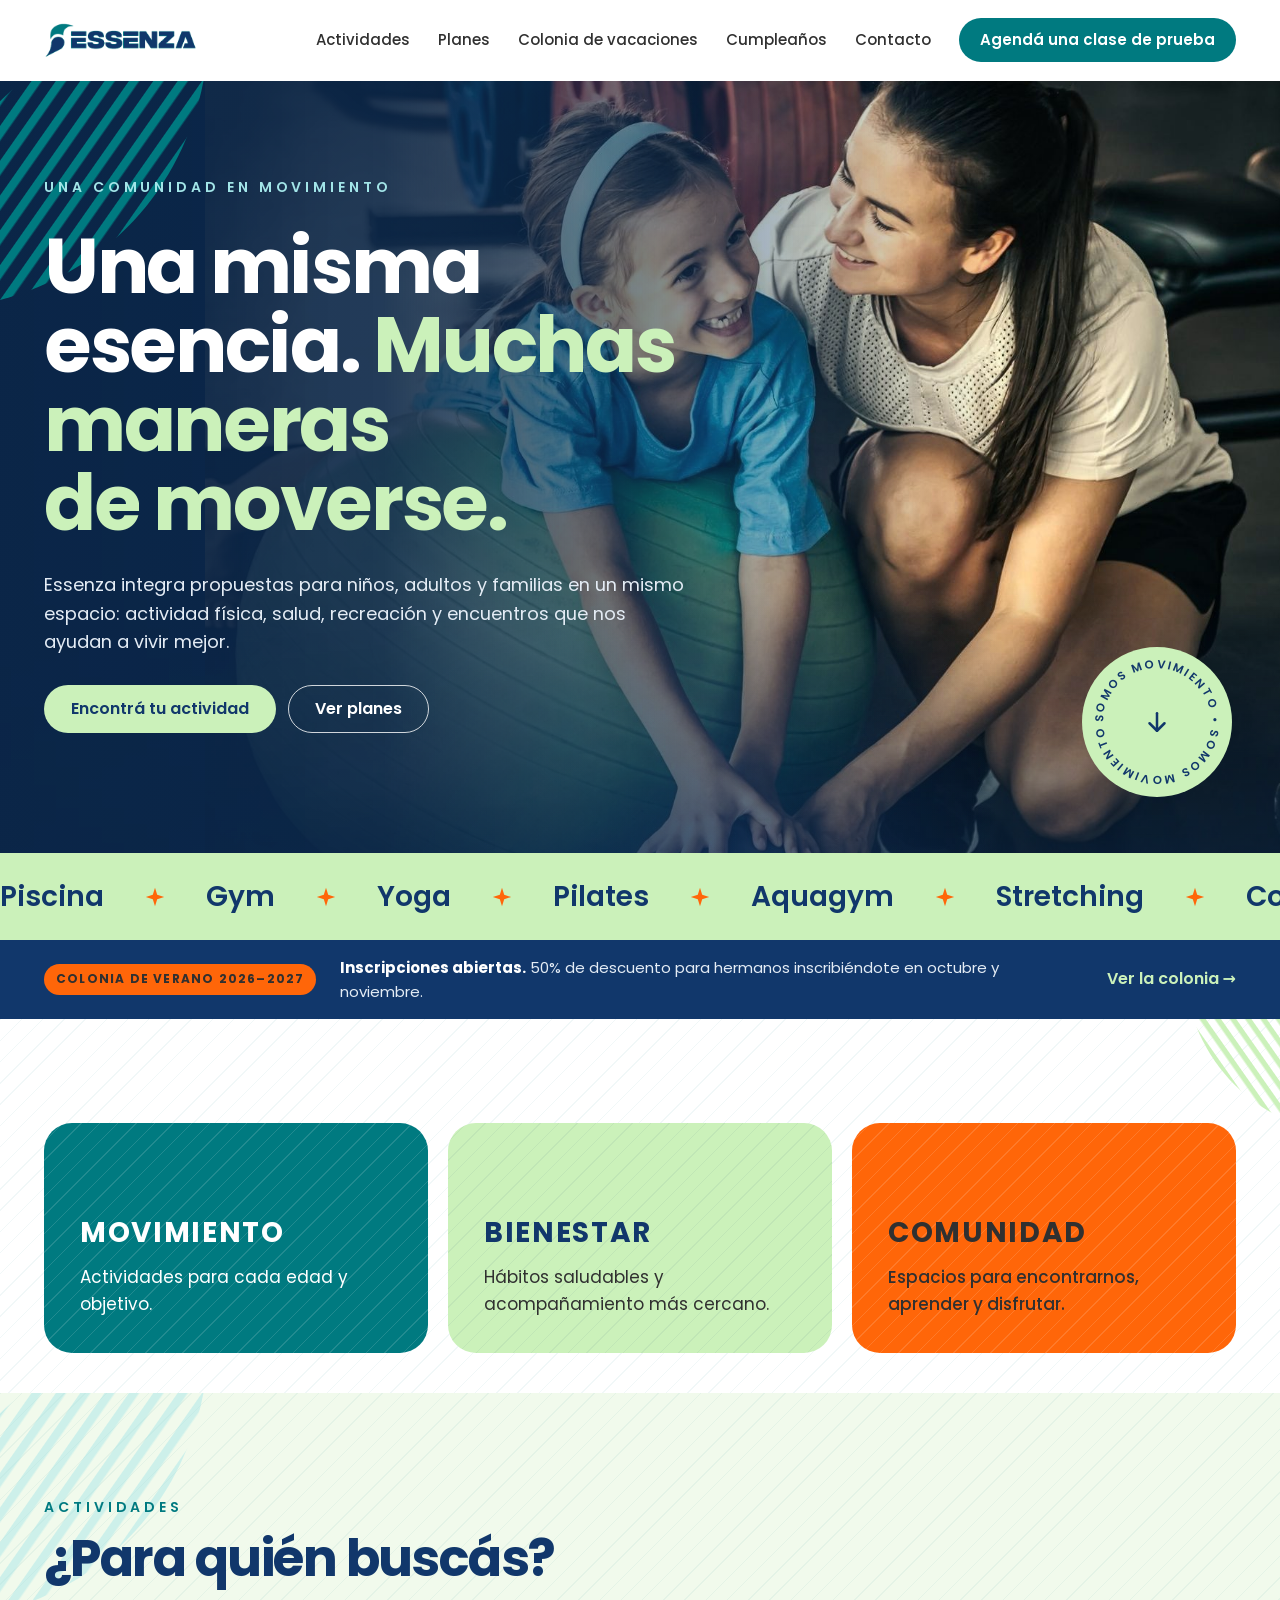
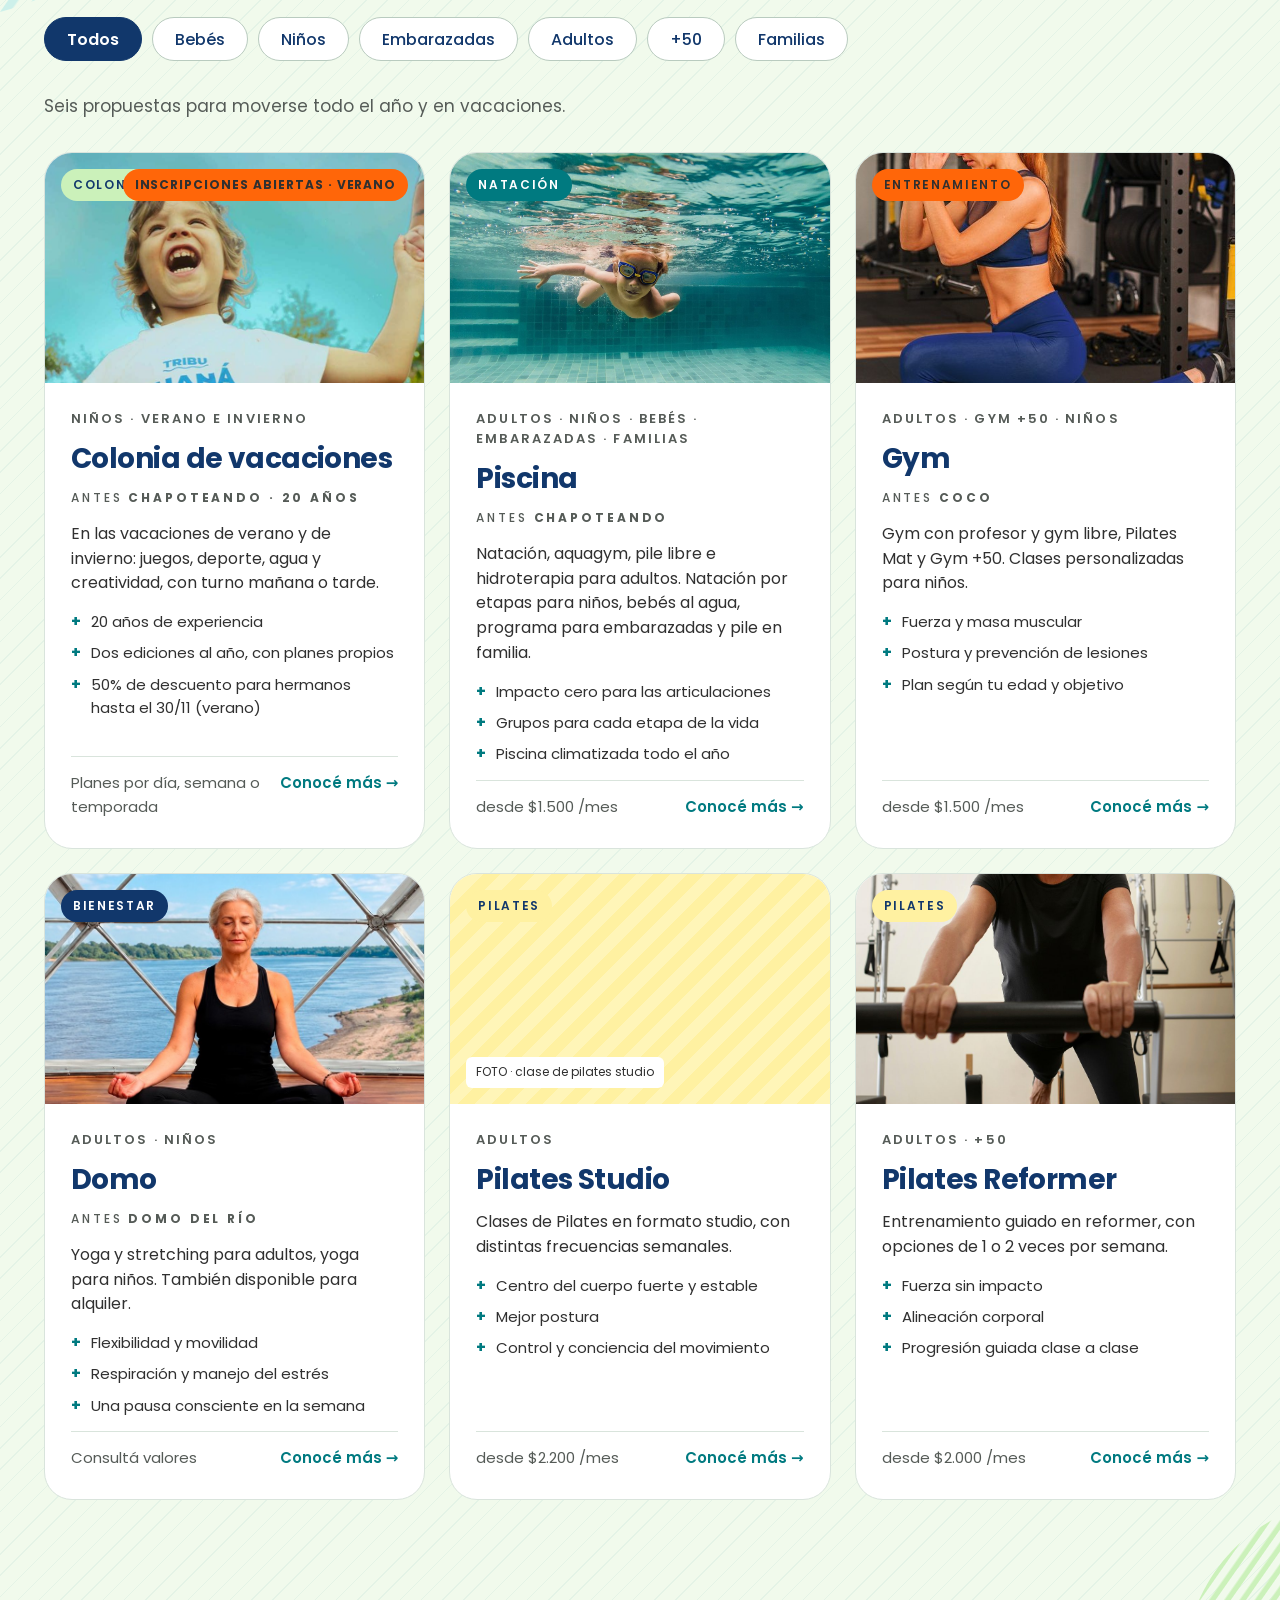
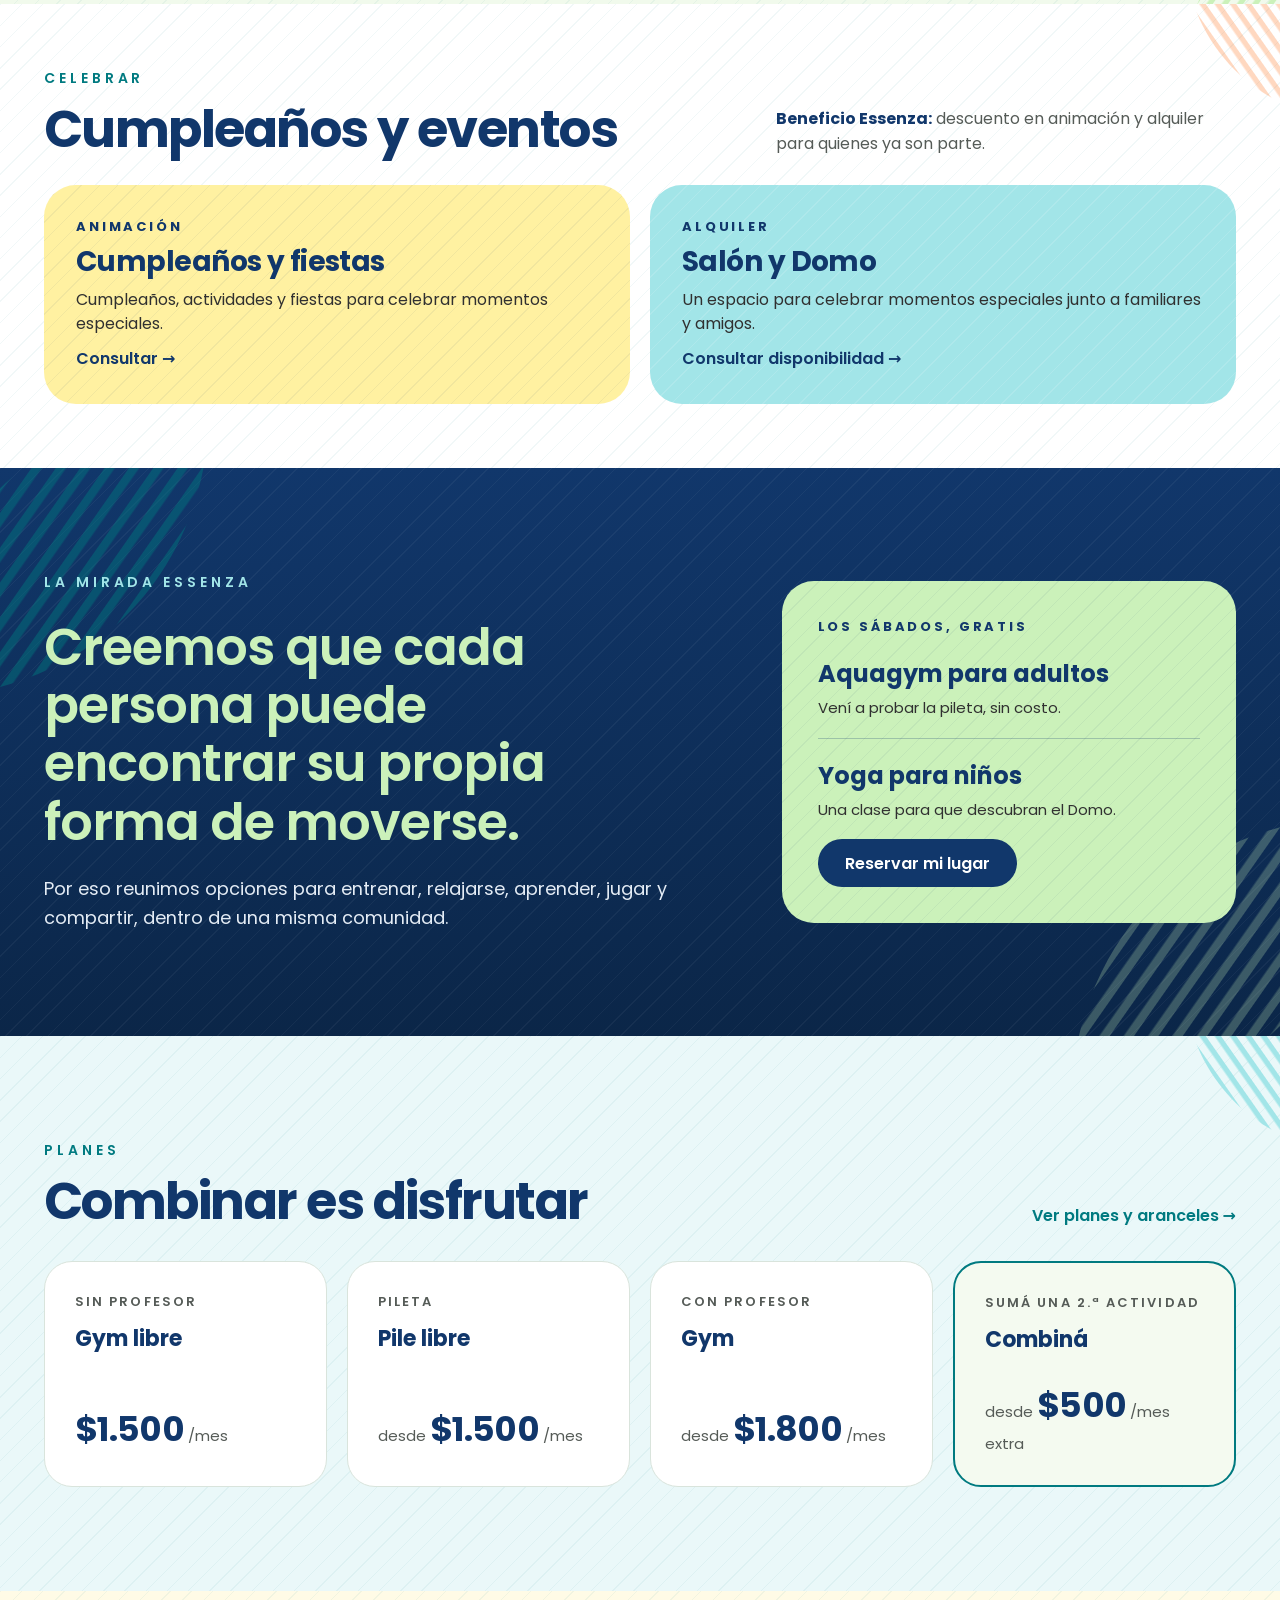
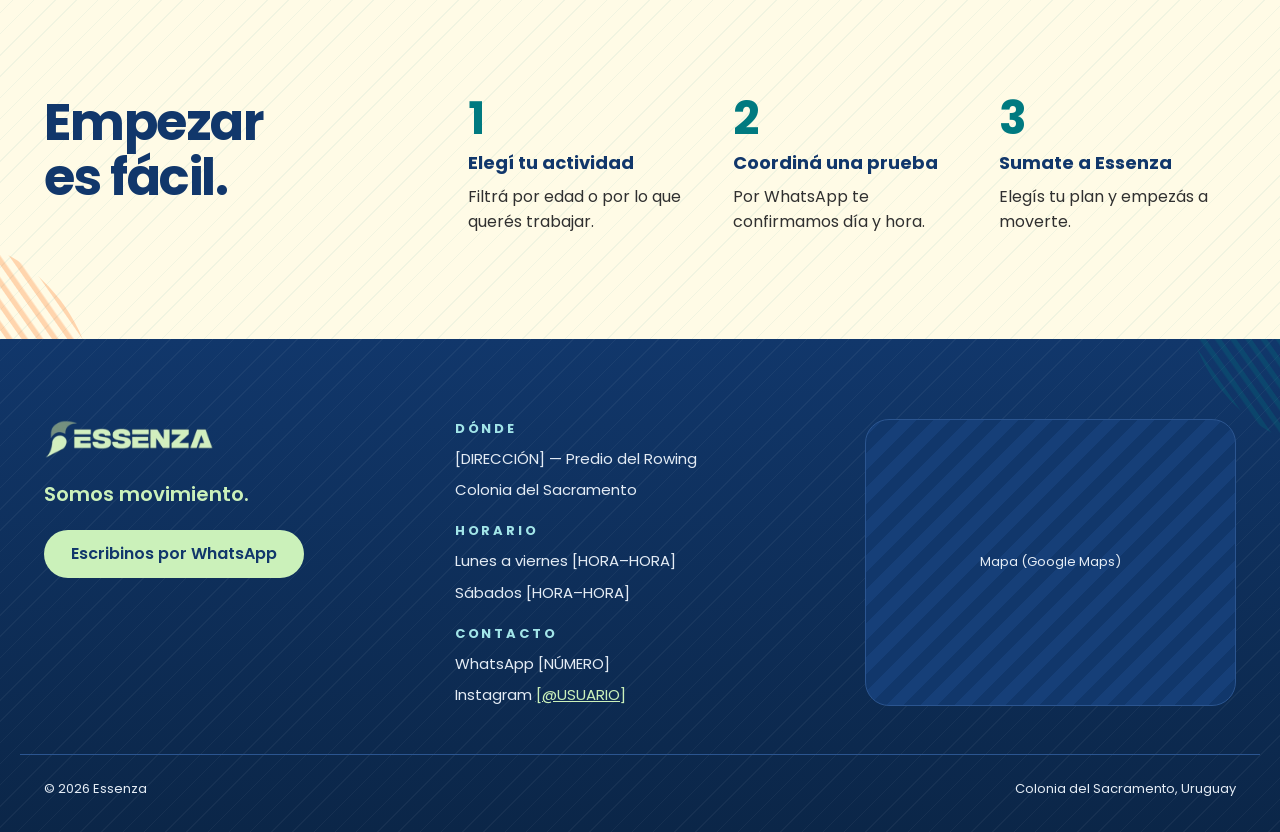
==== commit e4f0377e: "Colonia de vacaciones" ====
--- a/index.html
+++ b/index.html
@@ -22,7 +22,7 @@
     <div class="nav__menu" id="menu">
       <a class="nav__link" href="index.html#actividades">Actividades</a>
       <a class="nav__link" href="planes.html">Planes</a>
-      <a class="nav__link" href="index.html#colonia">Colonia de vacaciones</a>
+      <a class="nav__link" href="colonia.html">Colonia de vacaciones</a>
       <a class="nav__link" href="index.html#cumples">Cumpleaños</a>
       <a class="nav__link" href="#contacto">Contacto</a>
       <a class="btn btn--primary btn--sm" href="https://wa.me/598XXXXXXXX" target="_blank" rel="noopener">Agendá una clase de prueba</a>
@@ -56,6 +56,16 @@
 
 <div class="marquee" aria-hidden="true"><div class="marquee__track"><span class="marquee__item">Piscina<svg viewBox="0 0 24 24" width="22" height="22" aria-hidden="true"><path d="M12 2l2.4 7.6L22 12l-7.6 2.4L12 22l-2.4-7.6L2 12l7.6-2.4z"/></svg></span><span class="marquee__item">Gym<svg viewBox="0 0 24 24" width="22" height="22" aria-hidden="true"><path d="M12 2l2.4 7.6L22 12l-7.6 2.4L12 22l-2.4-7.6L2 12l7.6-2.4z"/></svg></span><span class="marquee__item">Yoga<svg viewBox="0 0 24 24" width="22" height="22" aria-hidden="true"><path d="M12 2l2.4 7.6L22 12l-7.6 2.4L12 22l-2.4-7.6L2 12l7.6-2.4z"/></svg></span><span class="marquee__item">Pilates<svg viewBox="0 0 24 24" width="22" height="22" aria-hidden="true"><path d="M12 2l2.4 7.6L22 12l-7.6 2.4L12 22l-2.4-7.6L2 12l7.6-2.4z"/></svg></span><span class="marquee__item">Aquagym<svg viewBox="0 0 24 24" width="22" height="22" aria-hidden="true"><path d="M12 2l2.4 7.6L22 12l-7.6 2.4L12 22l-2.4-7.6L2 12l7.6-2.4z"/></svg></span><span class="marquee__item">Stretching<svg viewBox="0 0 24 24" width="22" height="22" aria-hidden="true"><path d="M12 2l2.4 7.6L22 12l-7.6 2.4L12 22l-2.4-7.6L2 12l7.6-2.4z"/></svg></span><span class="marquee__item">Colonia de vacaciones<svg viewBox="0 0 24 24" width="22" height="22" aria-hidden="true"><path d="M12 2l2.4 7.6L22 12l-7.6 2.4L12 22l-2.4-7.6L2 12l7.6-2.4z"/></svg></span><span class="marquee__item">Cumpleaños<svg viewBox="0 0 24 24" width="22" height="22" aria-hidden="true"><path d="M12 2l2.4 7.6L22 12l-7.6 2.4L12 22l-2.4-7.6L2 12l7.6-2.4z"/></svg></span><span class="marquee__item">Piscina<svg viewBox="0 0 24 24" width="22" height="22" aria-hidden="true"><path d="M12 2l2.4 7.6L22 12l-7.6 2.4L12 22l-2.4-7.6L2 12l7.6-2.4z"/></svg></span><span class="marquee__item">Gym<svg viewBox="0 0 24 24" width="22" height="22" aria-hidden="true"><path d="M12 2l2.4 7.6L22 12l-7.6 2.4L12 22l-2.4-7.6L2 12l7.6-2.4z"/></svg></span><span class="marquee__item">Yoga<svg viewBox="0 0 24 24" width="22" height="22" aria-hidden="true"><path d="M12 2l2.4 7.6L22 12l-7.6 2.4L12 22l-2.4-7.6L2 12l7.6-2.4z"/></svg></span><span class="marquee__item">Pilates<svg viewBox="0 0 24 24" width="22" height="22" aria-hidden="true"><path d="M12 2l2.4 7.6L22 12l-7.6 2.4L12 22l-2.4-7.6L2 12l7.6-2.4z"/></svg></span><span class="marquee__item">Aquagym<svg viewBox="0 0 24 24" width="22" height="22" aria-hidden="true"><path d="M12 2l2.4 7.6L22 12l-7.6 2.4L12 22l-2.4-7.6L2 12l7.6-2.4z"/></svg></span><span class="marquee__item">Stretching<svg viewBox="0 0 24 24" width="22" height="22" aria-hidden="true"><path d="M12 2l2.4 7.6L22 12l-7.6 2.4L12 22l-2.4-7.6L2 12l7.6-2.4z"/></svg></span><span class="marquee__item">Colonia de vacaciones<svg viewBox="0 0 24 24" width="22" height="22" aria-hidden="true"><path d="M12 2l2.4 7.6L22 12l-7.6 2.4L12 22l-2.4-7.6L2 12l7.6-2.4z"/></svg></span><span class="marquee__item">Cumpleaños<svg viewBox="0 0 24 24" width="22" height="22" aria-hidden="true"><path d="M12 2l2.4 7.6L22 12l-7.6 2.4L12 22l-2.4-7.6L2 12l7.6-2.4z"/></svg></span></div></div>
 
+<!-- TEMPORADA DE COLONIA: cambiar el texto según la edición con inscripciones abiertas
+     (verano: octubre a febrero · invierno: mayo a julio). Quitarla en marzo–abril y agosto–septiembre. -->
+<a class="season" href="colonia.html">
+  <span class="wrap season__inner">
+    <span class="season__tag">Colonia de verano 2026–2027</span>
+    <span class="season__text"><b>Inscripciones abiertas.</b> 50% de descuento para hermanos inscribiéndote en octubre y noviembre.</span>
+    <span class="season__cta">Ver la colonia <span class="arrow" aria-hidden="true">→</span></span>
+  </span>
+</a>
+
 <section class="section tex" style="padding-bottom: 40px">
   <span class="leaf leaf--tr leaf--sm leaf--verde" aria-hidden="true"></span>
   <div class="wrap pillars">
@@ -74,20 +84,31 @@
       <h2 class="h2">¿Para quién buscás?</h2>
     </div>
     <div class="chips" role="group" aria-label="Filtrar actividades por público" data-reveal="2"><button class="chip" type="button" data-filter="todos" aria-pressed="true">Todos</button><button class="chip" type="button" data-filter="bebes" aria-pressed="false">Bebés</button><button class="chip" type="button" data-filter="ninos" aria-pressed="false">Niños</button><button class="chip" type="button" data-filter="embarazadas" aria-pressed="false">Embarazadas</button><button class="chip" type="button" data-filter="adultos" aria-pressed="false">Adultos</button><button class="chip" type="button" data-filter="mas50" aria-pressed="false">+50</button><button class="chip" type="button" data-filter="familias" aria-pressed="false">Familias</button></div>
-    <p id="actividades" class="muted" style="font-size: 17px"><span id="filtro-resultado" aria-live="polite" data-todos="Cinco espacios para entrenar el cuerpo y la cabeza.">Cinco espacios para entrenar el cuerpo y la cabeza.</span></p>
+    <p id="actividades" class="muted" style="font-size: 17px"><span id="filtro-resultado" aria-live="polite" data-todos="Seis propuestas para moverse todo el año y en vacaciones.">Seis propuestas para moverse todo el año y en vacaciones.</span></p>
     <div class="cards">
-<a class="card" href="piscina.html" data-aud="bebes ninos embarazadas adultos mas50 familias" data-reveal="1">
+<a class="card" href="colonia.html" data-aud="bebes ninos" data-reveal="1">
+        <div class="card__media"><img src="img/colonia-risa.jpg" alt="Niño riéndose a carcajadas con la remera de la colonia" loading="lazy"><span class="card__tag bg-colonia">Colonia</span><span class="card__ribbon">Inscripciones abiertas · verano</span></div>
+        <div class="card__body">
+          <span class="card__who">Niños · Verano e invierno</span>
+          <h3 class="h3" style="font-size: 28px">Colonia de vacaciones</h3>
+          <span class="antes muted">Antes <b>Chapoteando · 20 años</b></span>
+          <p>En las vacaciones de verano y de invierno: juegos, deporte, agua y creatividad, con turno mañana o tarde.</p>
+          <ul class="ticks"><li>20 años de experiencia</li><li>Dos ediciones al año, con planes propios</li><li>50% de descuento para hermanos hasta el 30/11 (verano)</li></ul>
+          <div class="card__foot"><span class="muted">Planes por día, semana o temporada</span><span class="link-arrow">Conocé más <span class="arrow" aria-hidden="true">→</span></span></div>
+        </div>
+      </a>
+<a class="card" href="piscina.html" data-aud="bebes ninos embarazadas adultos mas50 familias" data-reveal="2">
         <div class="card__media"><img src="img/piscina.jpg" alt="Niño nadando bajo el agua en la piscina" loading="lazy"><span class="card__tag bg-natacion">Natación</span></div>
         <div class="card__body">
-          <span class="card__who">Adultos · Niños · Bebés · Familias</span>
+          <span class="card__who">Adultos · Niños · Bebés · Embarazadas · Familias</span>
           <h3 class="h3" style="font-size: 28px">Piscina</h3>
           <span class="antes muted">Antes <b>Chapoteando</b></span>
-          <p>Aquagym, natación y pile libre para adultos. Natación y personalizados para niños. Propuestas adaptadas para bebés y pile familiar.</p>
-          <ul class="ticks"><li>Ejercicio de bajo impacto para las articulaciones</li><li>Resistencia cardiovascular y respiratoria</li><li>Confianza en el agua desde los primeros meses</li></ul>
+          <p>Natación, aquagym, pile libre e hidroterapia para adultos. Natación por etapas para niños, bebés al agua, programa para embarazadas y pile en familia.</p>
+          <ul class="ticks"><li>Impacto cero para las articulaciones</li><li>Grupos para cada etapa de la vida</li><li>Piscina climatizada todo el año</li></ul>
           <div class="card__foot"><span class="muted p-num">desde $1.500 /mes</span><span class="muted p-hide">Consultá planes</span><span class="link-arrow">Conocé más <span class="arrow" aria-hidden="true">→</span></span></div>
         </div>
       </a>
-<a class="card" href="gym.html" data-aud="ninos adultos mas50" data-reveal="2">
+<a class="card" href="gym.html" data-aud="ninos adultos mas50" data-reveal="3">
         <div class="card__media"><img src="img/entrenamiento.jpg" alt="Mujer entrenando con TRX en el gimnasio" loading="lazy"><span class="card__tag bg-entrenamiento">Entrenamiento</span></div>
         <div class="card__body">
           <span class="card__who">Adultos · Gym +50 · Niños</span>
@@ -98,7 +119,7 @@
           <div class="card__foot"><span class="muted p-num">desde $1.500 /mes</span><span class="muted p-hide">Consultá planes</span><span class="link-arrow">Conocé más <span class="arrow" aria-hidden="true">→</span></span></div>
         </div>
       </a>
-<a class="card" href="domo.html" data-aud="ninos adultos mas50" data-reveal="3">
+<a class="card" href="domo.html" data-aud="ninos adultos mas50" data-reveal="1">
         <div class="card__media"><img src="img/bienestar-domo.jpg" alt="Mujer meditando en el Domo, con el río de fondo" loading="lazy"><span class="card__tag bg-bienestar">Bienestar</span></div>
         <div class="card__body">
           <span class="card__who">Adultos · Niños</span>
@@ -109,7 +130,7 @@
           <div class="card__foot"><span class="muted">Consultá valores</span><span class="link-arrow">Conocé más <span class="arrow" aria-hidden="true">→</span></span></div>
         </div>
       </a>
-<a class="card" href="pilates-studio.html" data-aud="adultos mas50" data-reveal="1">
+<a class="card" href="pilates-studio.html" data-aud="adultos mas50" data-reveal="2">
         <div class="card__media"><div class="ph ph--pilates"><span>FOTO · clase de pilates studio</span></div><span class="card__tag bg-pilates">Pilates</span></div>
         <div class="card__body">
           <span class="card__who">Adultos</span>
@@ -120,7 +141,7 @@
           <div class="card__foot"><span class="muted p-num">desde $2.200 /mes</span><span class="muted p-hide">Consultá planes</span><span class="link-arrow">Conocé más <span class="arrow" aria-hidden="true">→</span></span></div>
         </div>
       </a>
-<a class="card" href="pilates-reformer.html" data-aud="adultos mas50" data-reveal="2">
+<a class="card" href="pilates-reformer.html" data-aud="adultos mas50" data-reveal="3">
         <div class="card__media"><img src="img/reformer.jpg" alt="Mujer adulta mayor entrenando en una máquina reformer" loading="lazy"><span class="card__tag bg-pilates">Pilates</span></div>
         <div class="card__body">
           <span class="card__who">Adultos · +50</span>
@@ -132,45 +153,31 @@
         </div>
       </a>
     </div>
-    <p class="empty" id="filtro-vacio" hidden>No hay actividades de entrenamiento para este público. Mirá las propuestas de abajo.</p>
-  </div>
-</section>
-
-<section class="section tex">
-  <span class="leaf leaf--tr leaf--naranja leaf--faint" aria-hidden="true"></span>
-  <div class="wrap stack">
-    <div class="head" data-reveal="1">
-      <p class="eyebrow">Jugar y celebrar</p>
-      <h2 class="h2">Experiencias para compartir</h2>
-    </div>
-    <div class="celebrate">
-      <div class="tile tile--big tile--naranja tile--photo lined" id="colonia" data-reveal="1">
-        <div class="tile__body">
-          <span class="tile__kicker">¡Se viene!</span>
-          <h3>Colonia de vacaciones</h3>
-          <p>Propuestas recreativas para disfrutar las vacaciones con movimiento, juegos y comunidad.</p>
-          <!-- PROMO vigente en octubre y noviembre: quitar o actualizar después -->
-          <div class="promo"><strong>50% de descuento para hermanos</strong><span>Inscribiéndote en octubre y noviembre.</span></div>
-          <div class="promo"><strong>Sin costo de inscripción</strong><span>Con el pago adelantado de la temporada (o de más de 2 períodos).</span></div>
-          <a class="btn btn--grafito" href="https://wa.me/598XXXXXXXX" target="_blank" rel="noopener">Pre-inscribirme</a>
-        </div>
-        <div class="tile__img"><img src="img/colonia.jpg" alt="Niña jugando con una pelota al aire libre" loading="lazy"></div>
+    <p class="empty" id="filtro-vacio" hidden>No hay actividades para este público todavía. Escribinos y te ayudamos a encontrar una.</p>
+  </div>
+</section>
+
+<section class="section section--tight tex" id="cumples">
+  <span class="leaf leaf--tr leaf--sm leaf--naranja leaf--faint" aria-hidden="true"></span>
+  <div class="wrap stack" style="gap: 28px">
+    <div class="head head--row" data-reveal="1">
+      <div class="head"><p class="eyebrow">Celebrar</p><h2 class="h2">Cumpleaños y eventos</h2></div>
+      <p class="muted" style="max-width: 46ch"><strong style="color: var(--azul)">Beneficio Essenza:</strong> descuento en animación y alquiler para quienes ya son parte.</p>
+    </div>
+    <div class="duo">
+      <div class="tile tile--amarillo lined-dark" data-reveal="1">
+        <span class="tile__kicker">Animación</span>
+        <h3>Cumpleaños y fiestas</h3>
+        <p>Cumpleaños, actividades y fiestas para celebrar momentos especiales.</p>
+        <a class="link-arrow" href="https://wa.me/598XXXXXXXX" target="_blank" rel="noopener">Consultar <span class="arrow" aria-hidden="true">→</span></a>
       </div>
-      <div class="celebrate__side">
-        <div class="tile tile--amarillo lined-dark" id="cumples" data-reveal="2">
-          <span class="tile__kicker">Animación</span>
-          <h3>Cumpleaños y fiestas</h3>
-          <p>Cumpleaños, actividades y fiestas para celebrar momentos especiales.</p>
-        </div>
-        <div class="tile tile--aqua lined" data-reveal="3">
-          <span class="tile__kicker">Alquiler</span>
-          <h3>Salón y Domo</h3>
-          <p>Un espacio para celebrar momentos especiales junto a familiares y amigos.</p>
-          <a class="link-arrow" href="https://wa.me/598XXXXXXXX" target="_blank" rel="noopener">Consultar disponibilidad <span class="arrow" aria-hidden="true">→</span></a>
-        </div>
+      <div class="tile tile--aqua lined" data-reveal="2">
+        <span class="tile__kicker">Alquiler</span>
+        <h3>Salón y Domo</h3>
+        <p>Un espacio para celebrar momentos especiales junto a familiares y amigos.</p>
+        <a class="link-arrow" href="https://wa.me/598XXXXXXXX" target="_blank" rel="noopener">Consultar disponibilidad <span class="arrow" aria-hidden="true">→</span></a>
       </div>
     </div>
-    <p class="muted" data-reveal="1" style="font-size: 15px"><strong style="color: var(--azul)">Beneficio Essenza:</strong> descuento en animación de cumpleaños y en alquiler de salón para quienes ya son parte.</p>
   </div>
 </section>
 
--- a/css/styles.css
+++ b/css/styles.css
@@ -541,3 +541,89 @@
 .promo { background: var(--blanco); color: var(--grafito); border-radius: 18px; padding: 16px 18px; display: flex; flex-direction: column; gap: 6px; font-size: 15px; }
 .promo strong { color: var(--azul); font-size: 17px; }
 @media (max-width: 860px) { .tile--photo { grid-template-columns: 1fr; } .tile__img { min-height: 220px; } }
+
+/* =========================================================
+   Colonia de vacaciones
+   ========================================================= */
+.bg-colonia { background-color: var(--verde); color: var(--azul); }
+.btn.bg-colonia:hover { color: var(--azul); }
+.hero-colonia { background: linear-gradient(180deg, var(--verde-claro) 0%, var(--verde) 100%); color: var(--azul); }
+.hero-colonia .act-hero__title { color: var(--azul); }
+.hero-colonia .act-hero__kicker { color: var(--turquesa); }
+.hero-colonia .lead { color: var(--grafito); }
+.act-hero.hero-colonia .lead { color: var(--grafito); }
+.hero-colonia.tex { --tex-line: rgba(17, 55, 107, .05); }
+.hero-colonia .pills span:not(.is-gift) { background: var(--blanco); }
+
+/* cinta "Inscripciones abiertas" en la tarjeta */
+.card__ribbon { position: absolute; right: 16px; top: 16px; background: var(--naranja); color: var(--grafito); font-size: 12px; font-weight: 700; letter-spacing: .08em; text-transform: uppercase; padding: 7px 12px; border-radius: 999px; }
+
+/* banda de temporada bajo la marquesina */
+.season { display: block; background: var(--azul); color: var(--blanco); text-decoration: none; }
+.season:hover { color: var(--blanco); }
+.season__inner { display: flex; flex-wrap: wrap; align-items: center; gap: 10px 24px; padding-block: 16px; }
+.season__tag { background: var(--naranja); color: var(--grafito); font-size: 12px; font-weight: 700; letter-spacing: .1em; text-transform: uppercase; padding: 6px 12px; border-radius: 999px; }
+.season__text { flex: 1 1 360px; font-size: 15px; color: var(--azul-claro); }
+.season__text b { color: var(--blanco); }
+.season__cta { font-weight: 600; color: var(--verde); }
+.season:hover .arrow { transform: translateX(6px); }
+
+/* dos tarjetas iguales (cumpleaños / alquiler) */
+.duo { display: grid; grid-template-columns: repeat(2, minmax(0, 1fr)); gap: 20px; }
+@media (max-width: 760px) { .duo { grid-template-columns: 1fr; } }
+
+/* cifras de la colonia */
+.stats { display: grid; grid-template-columns: repeat(4, minmax(0, 1fr)); gap: 20px; }
+.stats div { display: flex; flex-direction: column; gap: 4px; padding: 8px 0 8px 20px; border-left: 2px solid var(--verde); }
+.stats b { font-size: clamp(44px, 5vw, 64px); line-height: 1; font-weight: 700; color: var(--turquesa); font-variant-numeric: tabular-nums; }
+.stats span { font-size: 15px; color: var(--texto-2); }
+@media (max-width: 760px) { .stats { grid-template-columns: repeat(2, minmax(0, 1fr)); } }
+
+/* temáticas */
+.themes { display: grid; grid-template-columns: repeat(4, minmax(0, 1fr)); gap: 20px; }
+.themes .tile { padding: 28px; }
+.themes .tile h3 { font-size: 26px; }
+.themes .ticks { font-size: 15px; margin-top: 6px; }
+.tile--naranja .ticks li::before, .tile--azul-t .ticks li::before { color: inherit; }
+.tile--azul-t { background-color: var(--azul); color: var(--blanco); }
+.tile--azul-t p { color: var(--azul-claro); }
+.tile--verde-t { background-color: var(--verde); color: var(--azul); }
+.tile--verde-t strong { color: var(--azul); }
+@media (max-width: 1000px) { .themes { grid-template-columns: repeat(2, minmax(0, 1fr)); } }
+@media (max-width: 560px) { .themes { grid-template-columns: 1fr; } }
+
+/* bloque destacado con foto */
+.feature { display: grid; grid-template-columns: minmax(0, 1fr) minmax(0, 1.1fr); gap: 56px; align-items: center; }
+.feature__img { border-radius: 32px; overflow: hidden; aspect-ratio: 1; max-width: 100%; }
+.feature__img img { width: 100%; height: 100%; object-fit: cover; }
+@media (max-width: 860px) { .feature { grid-template-columns: 1fr; gap: 32px; } }
+
+/* horarios y servicios */
+.infos { display: grid; grid-template-columns: repeat(3, minmax(0, 1fr)); gap: 16px; }
+.info { background: var(--blanco); border: 1px solid var(--borde); border-radius: 20px; padding: 22px 24px; display: flex; flex-direction: column; gap: 6px; }
+.info b { font-size: 22px; color: var(--azul); font-variant-numeric: tabular-nums; }
+.info .muted { font-size: 14px; }
+@media (max-width: 860px) { .infos { grid-template-columns: 1fr; } }
+
+.tag-warn { background: var(--amarillo); color: var(--azul); font-size: 13px; font-weight: 600; padding: 8px 14px; border-radius: 999px; }
+
+/* promo y medios de pago */
+.pay { background-color: var(--verde); border-radius: 32px; padding: 32px; display: grid; grid-template-columns: repeat(4, minmax(0, 1fr)); gap: 24px; color: var(--azul); }
+.pay__item { display: flex; flex-direction: column; gap: 6px; }
+.pay__item strong { font-size: 20px; }
+.pay__item span:last-child { font-size: 15px; color: var(--grafito); }
+@media (max-width: 1000px) { .pay { grid-template-columns: repeat(2, minmax(0, 1fr)); } }
+@media (max-width: 560px) { .pay { grid-template-columns: 1fr; padding: 24px; } }
+
+/* beneficios: 3 arriba + 2 abajo */
+.benefits { grid-template-columns: repeat(6, minmax(0, 1fr)); }
+.benefits > * { grid-column: span 2; }
+.benefits > :nth-child(n+4) { grid-column: span 3; }
+@media (max-width: 860px) { .benefits { grid-template-columns: 1fr; } .benefits > *, .benefits > :nth-child(n+4) { grid-column: auto; } }
+.card__foot .link-arrow { white-space: nowrap; }
+
+/* Colonia: dos ediciones y pestañas grandes */
+.chip--lg { min-height: 52px; padding: 12px 24px; font-size: 17px; }
+.edition h3 { font-size: clamp(26px, 2.6vw, 34px); }
+.edition .ticks { margin-top: 4px; }
+.tile--azul-t .ticks li::before { color: var(--verde); }
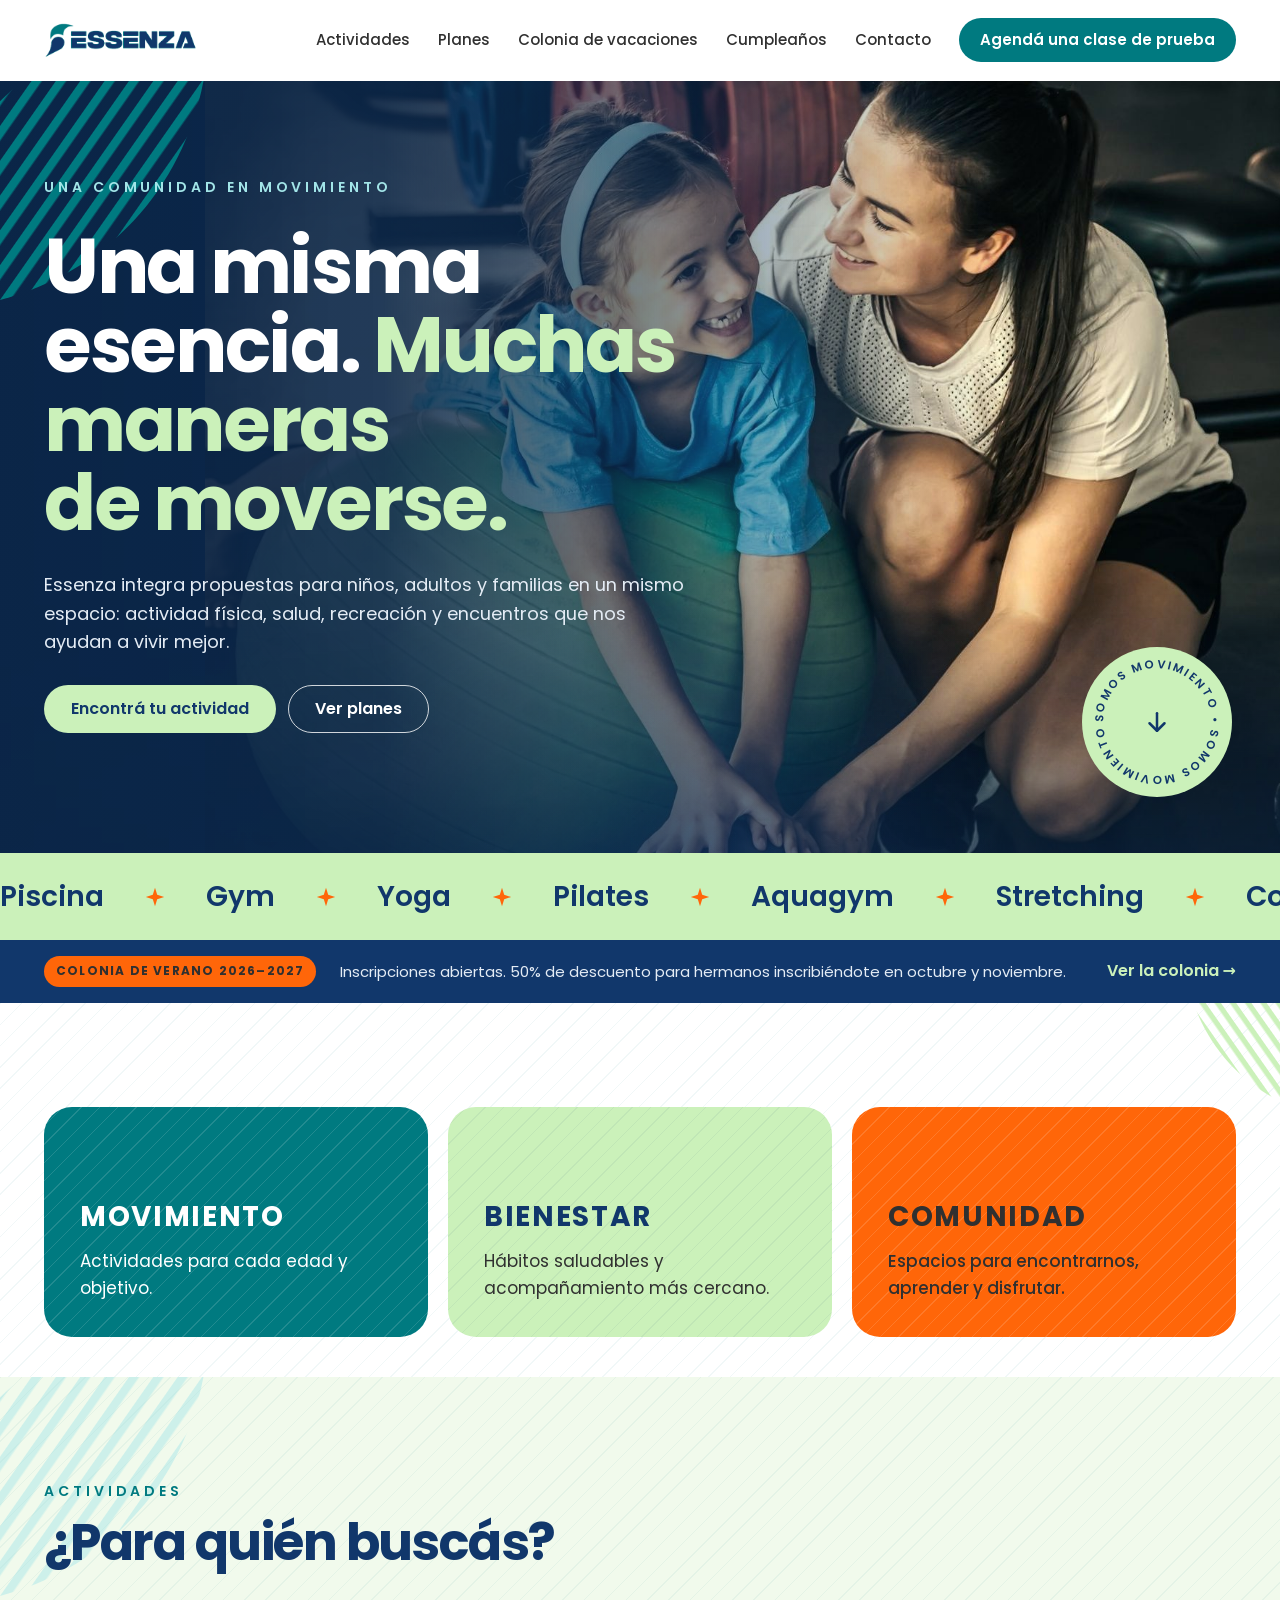
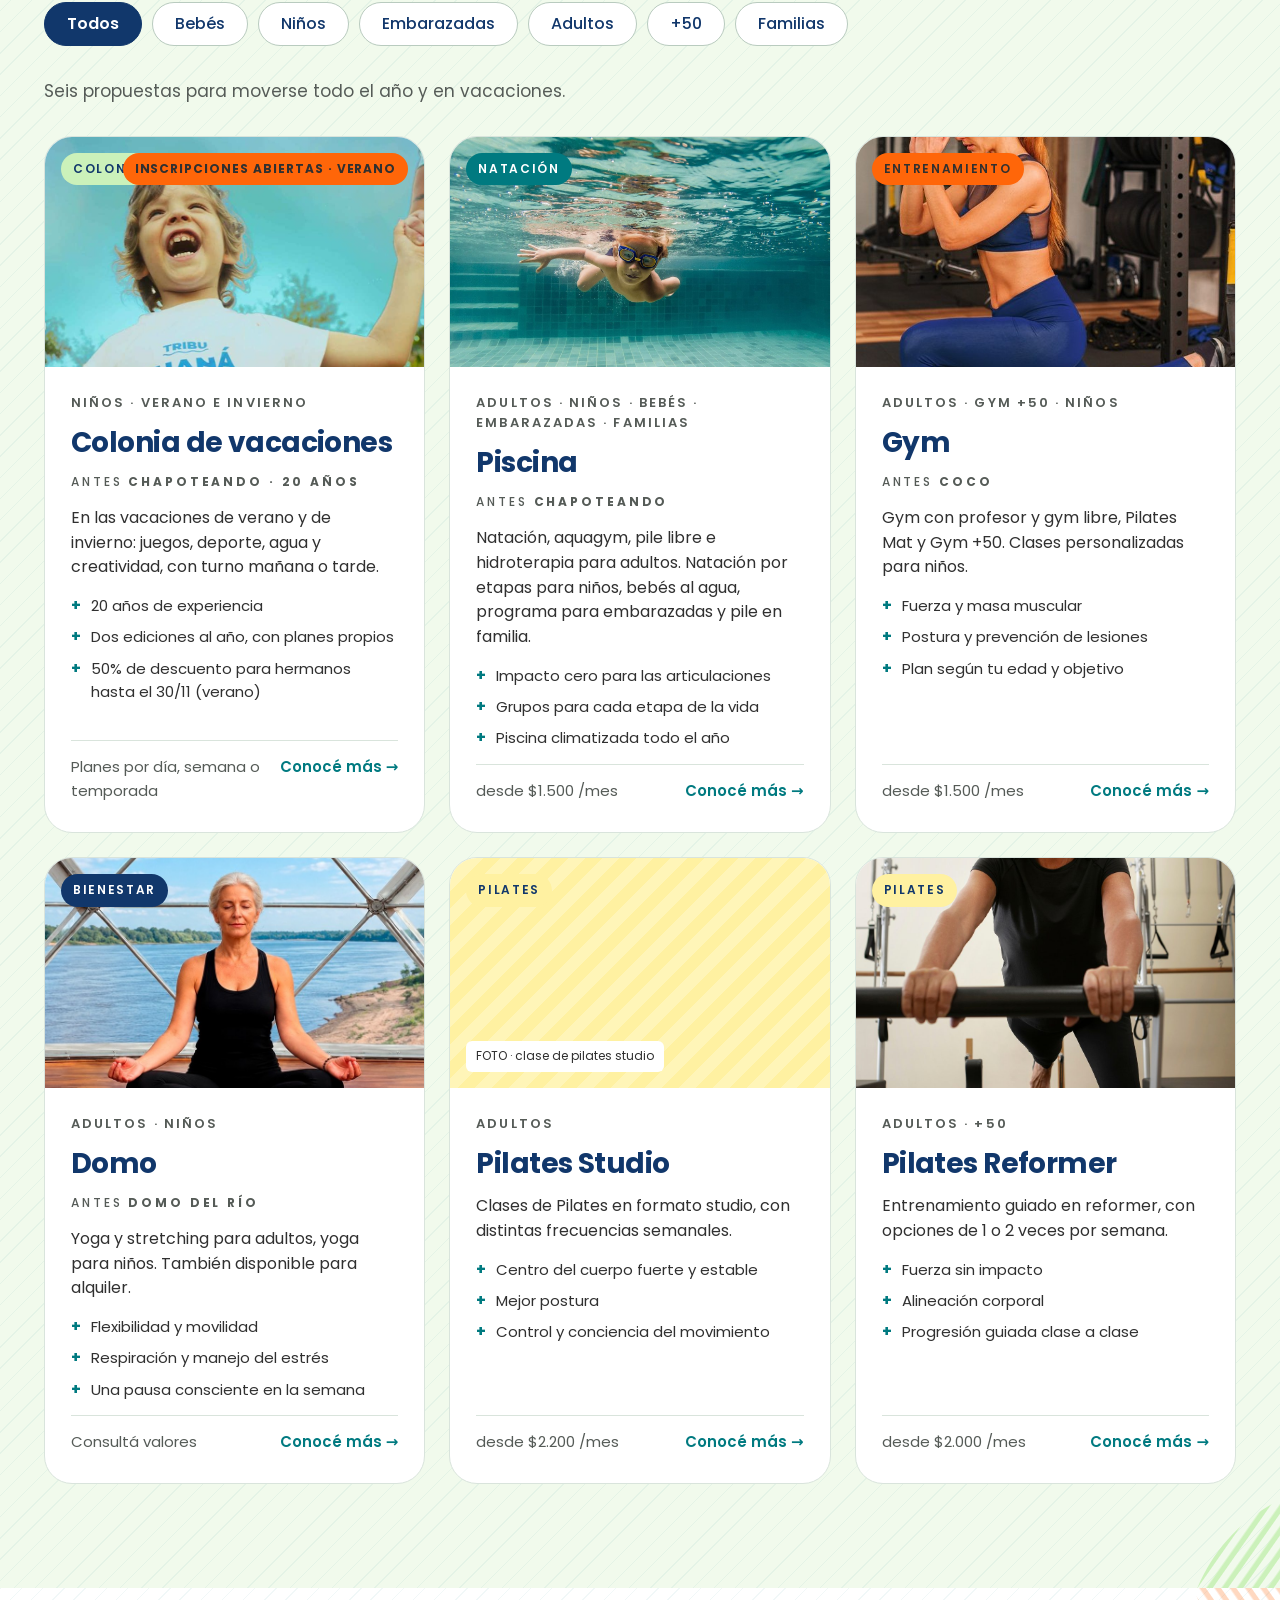
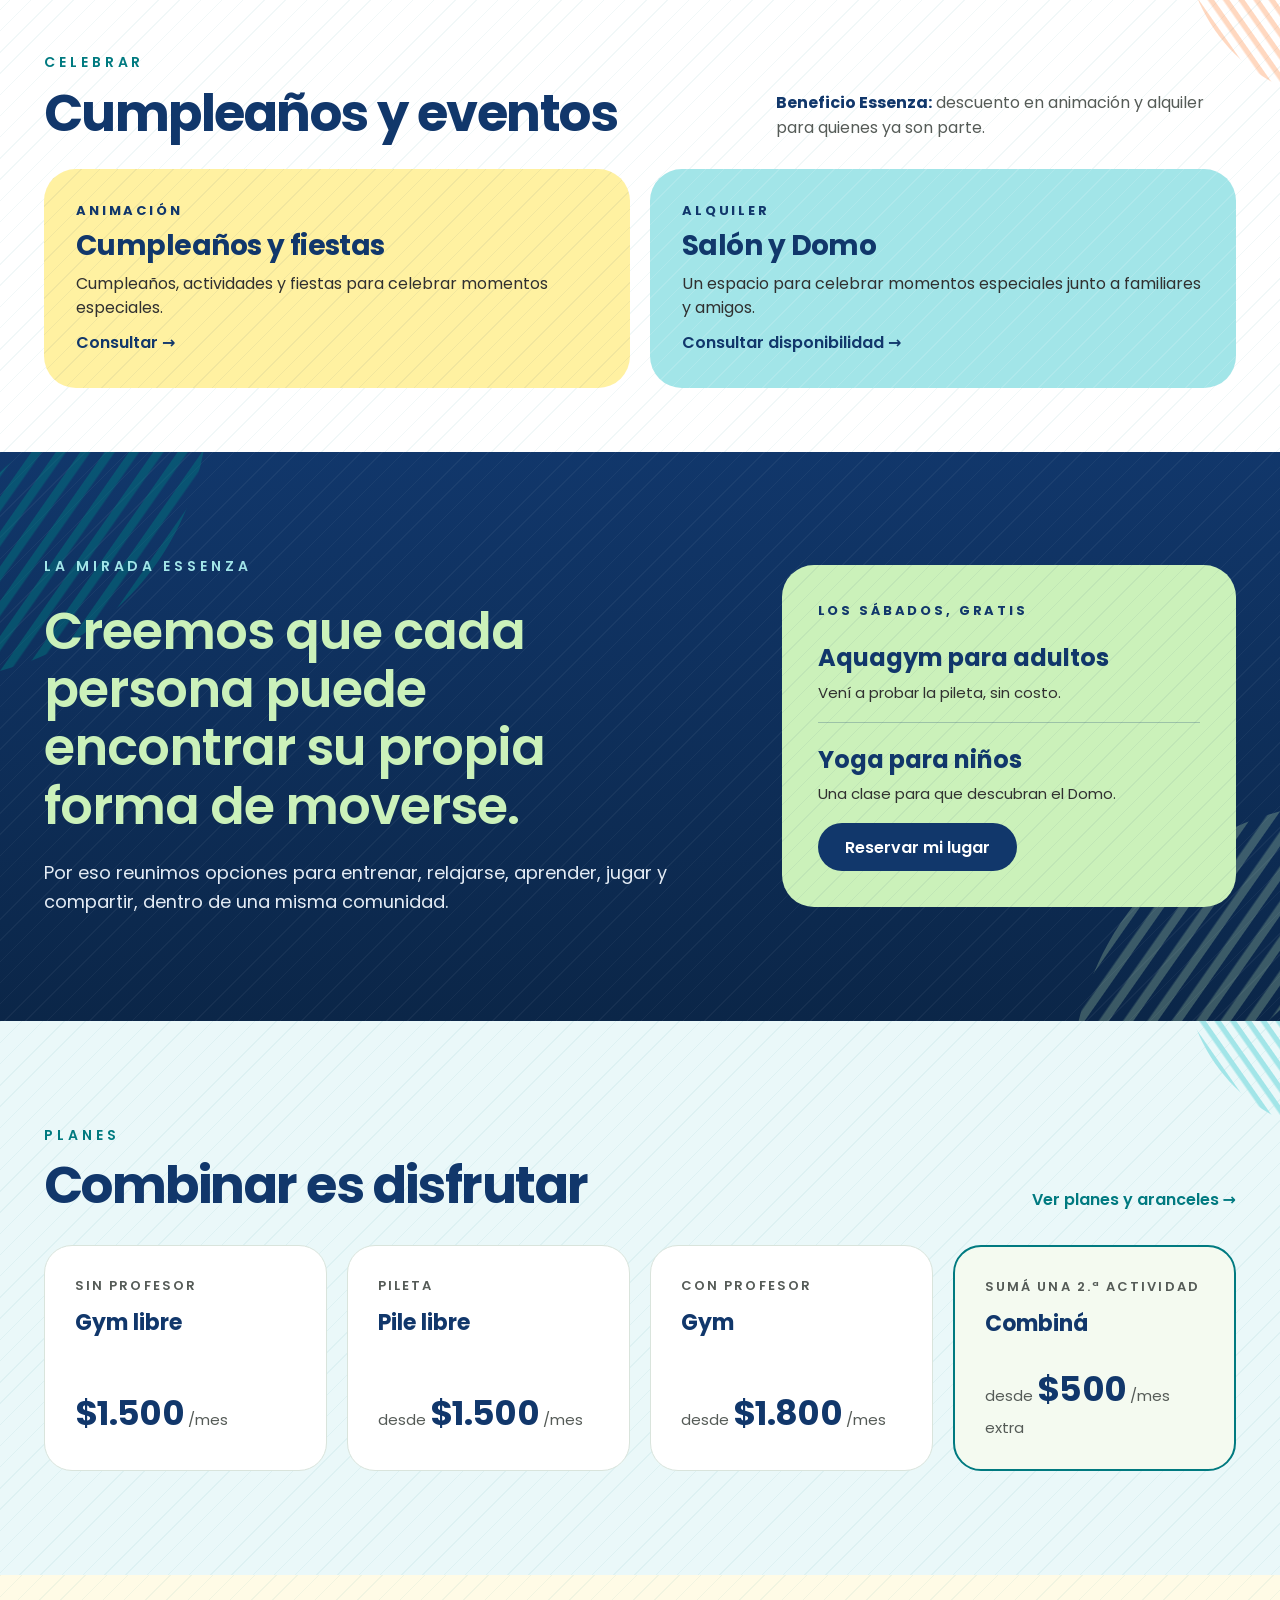
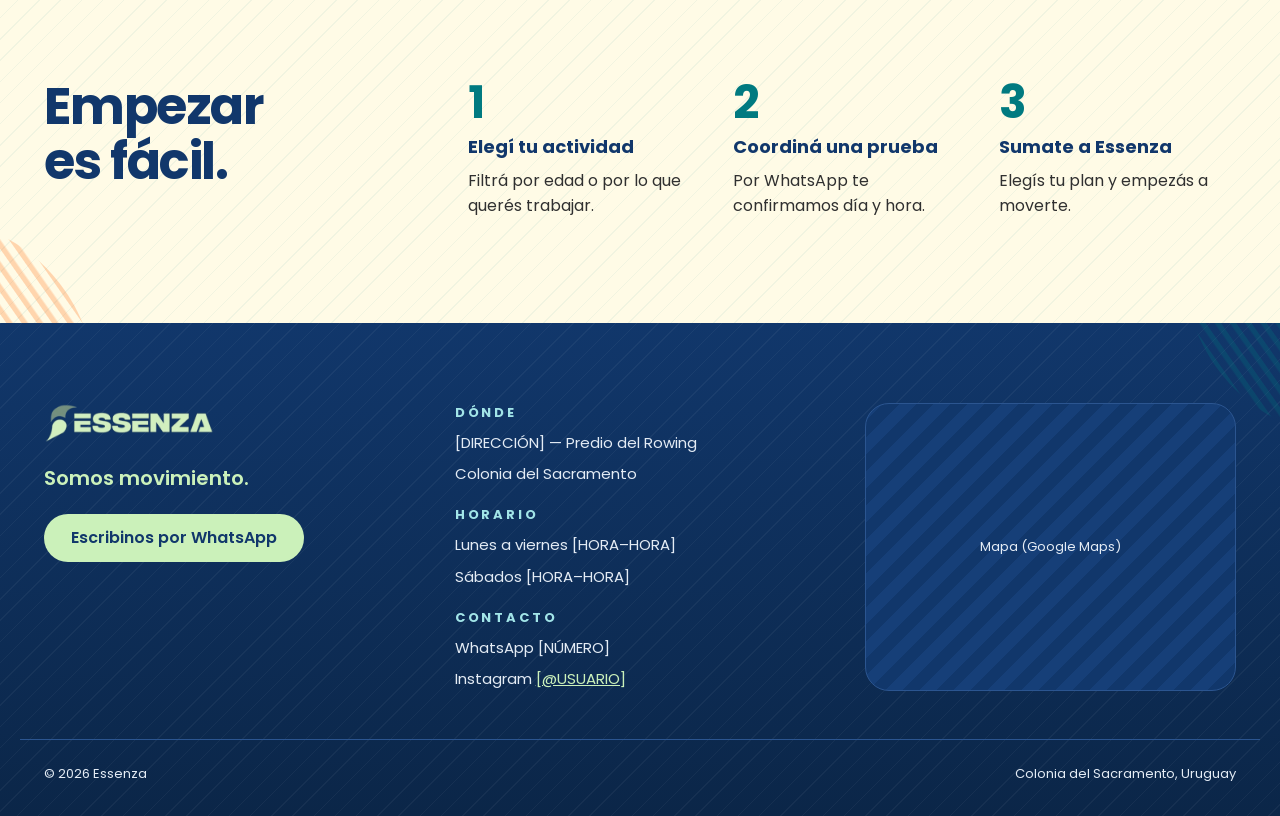
==== commit c856dfae: "Google sheet" ====
--- a/index.html
+++ b/index.html
@@ -25,7 +25,7 @@
       <a class="nav__link" href="colonia.html">Colonia de vacaciones</a>
       <a class="nav__link" href="index.html#cumples">Cumpleaños</a>
       <a class="nav__link" href="#contacto">Contacto</a>
-      <a class="btn btn--primary btn--sm" href="https://wa.me/598XXXXXXXX" target="_blank" rel="noopener">Agendá una clase de prueba</a>
+      <a class="btn btn--primary btn--sm" href="https://wa.me/598XXXXXXXX" data-wa="general" target="_blank" rel="noopener">Agendá una clase de prueba</a>
     </div>
   </nav>
 </header>
@@ -58,10 +58,10 @@
 
 <!-- TEMPORADA DE COLONIA: cambiar el texto según la edición con inscripciones abiertas
      (verano: octubre a febrero · invierno: mayo a julio). Quitarla en marzo–abril y agosto–septiembre. -->
-<a class="season" href="colonia.html">
+<a class="season" href="colonia.html" data-season>
   <span class="wrap season__inner">
-    <span class="season__tag">Colonia de verano 2026–2027</span>
-    <span class="season__text"><b>Inscripciones abiertas.</b> 50% de descuento para hermanos inscribiéndote en octubre y noviembre.</span>
+    <span class="season__tag" data-season-tag>Colonia de verano 2026–2027</span>
+    <span class="season__text" data-season-text>Inscripciones abiertas. 50% de descuento para hermanos inscribiéndote en octubre y noviembre.</span>
     <span class="season__cta">Ver la colonia <span class="arrow" aria-hidden="true">→</span></span>
   </span>
 </a>
@@ -86,8 +86,8 @@
     <div class="chips" role="group" aria-label="Filtrar actividades por público" data-reveal="2"><button class="chip" type="button" data-filter="todos" aria-pressed="true">Todos</button><button class="chip" type="button" data-filter="bebes" aria-pressed="false">Bebés</button><button class="chip" type="button" data-filter="ninos" aria-pressed="false">Niños</button><button class="chip" type="button" data-filter="embarazadas" aria-pressed="false">Embarazadas</button><button class="chip" type="button" data-filter="adultos" aria-pressed="false">Adultos</button><button class="chip" type="button" data-filter="mas50" aria-pressed="false">+50</button><button class="chip" type="button" data-filter="familias" aria-pressed="false">Familias</button></div>
     <p id="actividades" class="muted" style="font-size: 17px"><span id="filtro-resultado" aria-live="polite" data-todos="Seis propuestas para moverse todo el año y en vacaciones.">Seis propuestas para moverse todo el año y en vacaciones.</span></p>
     <div class="cards">
-<a class="card" href="colonia.html" data-aud="bebes ninos" data-reveal="1">
-        <div class="card__media"><img src="img/colonia-risa.jpg" alt="Niño riéndose a carcajadas con la remera de la colonia" loading="lazy"><span class="card__tag bg-colonia">Colonia</span><span class="card__ribbon">Inscripciones abiertas · verano</span></div>
+<a class="card" href="colonia.html" data-aud="bebes ninos" data-reveal="1" data-colonia-card>
+        <div class="card__media"><img src="img/colonia-risa.jpg" alt="Niño riéndose a carcajadas con la remera de la colonia" loading="lazy"><span class="card__tag bg-colonia">Colonia</span><span class="card__ribbon" data-ribbon>Inscripciones abiertas · verano</span></div>
         <div class="card__body">
           <span class="card__who">Niños · Verano e invierno</span>
           <h3 class="h3" style="font-size: 28px">Colonia de vacaciones</h3>
@@ -105,7 +105,7 @@
           <span class="antes muted">Antes <b>Chapoteando</b></span>
           <p>Natación, aquagym, pile libre e hidroterapia para adultos. Natación por etapas para niños, bebés al agua, programa para embarazadas y pile en familia.</p>
           <ul class="ticks"><li>Impacto cero para las articulaciones</li><li>Grupos para cada etapa de la vida</li><li>Piscina climatizada todo el año</li></ul>
-          <div class="card__foot"><span class="muted p-num">desde $1.500 /mes</span><span class="muted p-hide">Consultá planes</span><span class="link-arrow">Conocé más <span class="arrow" aria-hidden="true">→</span></span></div>
+          <div class="card__foot"><span class="muted p-num">desde <span data-desde="aquagym-natacion,pile-libre">$1.500</span> /mes</span><span class="muted p-hide">Consultá planes</span><span class="link-arrow">Conocé más <span class="arrow" aria-hidden="true">→</span></span></div>
         </div>
       </a>
 <a class="card" href="gym.html" data-aud="ninos adultos mas50" data-reveal="3">
@@ -116,7 +116,7 @@
           <span class="antes muted">Antes <b>Coco</b></span>
           <p>Gym con profesor y gym libre, Pilates Mat y Gym +50. Clases personalizadas para niños.</p>
           <ul class="ticks"><li>Fuerza y masa muscular</li><li>Postura y prevención de lesiones</li><li>Plan según tu edad y objetivo</li></ul>
-          <div class="card__foot"><span class="muted p-num">desde $1.500 /mes</span><span class="muted p-hide">Consultá planes</span><span class="link-arrow">Conocé más <span class="arrow" aria-hidden="true">→</span></span></div>
+          <div class="card__foot"><span class="muted p-num">desde <span data-desde="gym-libre,gym-profesor,pilates-mat">$1.500</span> /mes</span><span class="muted p-hide">Consultá planes</span><span class="link-arrow">Conocé más <span class="arrow" aria-hidden="true">→</span></span></div>
         </div>
       </a>
 <a class="card" href="domo.html" data-aud="ninos adultos mas50" data-reveal="1">
@@ -138,7 +138,7 @@
           
           <p>Clases de Pilates en formato studio, con distintas frecuencias semanales.</p>
           <ul class="ticks"><li>Centro del cuerpo fuerte y estable</li><li>Mejor postura</li><li>Control y conciencia del movimiento</li></ul>
-          <div class="card__foot"><span class="muted p-num">desde $2.200 /mes</span><span class="muted p-hide">Consultá planes</span><span class="link-arrow">Conocé más <span class="arrow" aria-hidden="true">→</span></span></div>
+          <div class="card__foot"><span class="muted p-num">desde <span data-desde="pilates-studio">$2.200</span> /mes</span><span class="muted p-hide">Consultá planes</span><span class="link-arrow">Conocé más <span class="arrow" aria-hidden="true">→</span></span></div>
         </div>
       </a>
 <a class="card" href="pilates-reformer.html" data-aud="adultos mas50" data-reveal="3">
@@ -149,7 +149,7 @@
           
           <p>Entrenamiento guiado en reformer, con opciones de 1 o 2 veces por semana.</p>
           <ul class="ticks"><li>Fuerza sin impacto</li><li>Alineación corporal</li><li>Progresión guiada clase a clase</li></ul>
-          <div class="card__foot"><span class="muted p-num">desde $2.000 /mes</span><span class="muted p-hide">Consultá planes</span><span class="link-arrow">Conocé más <span class="arrow" aria-hidden="true">→</span></span></div>
+          <div class="card__foot"><span class="muted p-num">desde <span data-desde="pilates-reformer">$2.000</span> /mes</span><span class="muted p-hide">Consultá planes</span><span class="link-arrow">Conocé más <span class="arrow" aria-hidden="true">→</span></span></div>
         </div>
       </a>
     </div>
@@ -169,13 +169,13 @@
         <span class="tile__kicker">Animación</span>
         <h3>Cumpleaños y fiestas</h3>
         <p>Cumpleaños, actividades y fiestas para celebrar momentos especiales.</p>
-        <a class="link-arrow" href="https://wa.me/598XXXXXXXX" target="_blank" rel="noopener">Consultar <span class="arrow" aria-hidden="true">→</span></a>
+        <a class="link-arrow" href="https://wa.me/598XXXXXXXX" data-wa="general" target="_blank" rel="noopener">Consultar <span class="arrow" aria-hidden="true">→</span></a>
       </div>
       <div class="tile tile--aqua lined" data-reveal="2">
         <span class="tile__kicker">Alquiler</span>
         <h3>Salón y Domo</h3>
         <p>Un espacio para celebrar momentos especiales junto a familiares y amigos.</p>
-        <a class="link-arrow" href="https://wa.me/598XXXXXXXX" target="_blank" rel="noopener">Consultar disponibilidad <span class="arrow" aria-hidden="true">→</span></a>
+        <a class="link-arrow" href="https://wa.me/598XXXXXXXX" data-wa="general" target="_blank" rel="noopener">Consultar disponibilidad <span class="arrow" aria-hidden="true">→</span></a>
       </div>
     </div>
   </div>
@@ -194,7 +194,7 @@
       <span class="tile__kicker">Los sábados, gratis</span>
       <div class="gratis__item"><strong>Aquagym para adultos</strong><span>Vení a probar la pileta, sin costo.</span></div>
       <div class="gratis__item"><strong>Yoga para niños</strong><span>Una clase para que descubran el Domo.</span></div>
-      <a class="btn btn--azul" href="https://wa.me/598XXXXXXXX" target="_blank" rel="noopener">Reservar mi lugar</a>
+      <a class="btn btn--azul" href="https://wa.me/598XXXXXXXX" data-wa="general" target="_blank" rel="noopener">Reservar mi lugar</a>
     </div>
   </div>
 </section>
@@ -206,7 +206,7 @@
       <div class="head"><p class="eyebrow">Planes</p><h2 class="h2">Combinar es disfrutar</h2></div>
       <a class="link-arrow" href="planes.html">Ver planes y aranceles <span class="arrow" aria-hidden="true">→</span></a>
     </div>
-    <div class="minis"><a class="mini" href="planes.html" data-reveal="1"><span class="mini__kicker">Sin profesor</span><span class="mini__name">Gym libre</span><span class="mini__price p-num"> <b>$1.500</b> /mes</span><span class="mini__price p-hide"><b>Consultá</b></span></a><a class="mini" href="planes.html" data-reveal="2"><span class="mini__kicker">Pileta</span><span class="mini__name">Pile libre</span><span class="mini__price p-num">desde <b>$1.500</b> /mes</span><span class="mini__price p-hide"><b>Consultá</b></span></a><a class="mini" href="planes.html" data-reveal="3"><span class="mini__kicker">Con profesor</span><span class="mini__name">Gym</span><span class="mini__price p-num">desde <b>$1.800</b> /mes</span><span class="mini__price p-hide"><b>Consultá</b></span></a><a class="mini mini--destacado" href="planes.html" data-reveal="4"><span class="mini__kicker">Sumá una 2.ª actividad</span><span class="mini__name">Combiná</span><span class="mini__price p-num">desde <b>$500</b> /mes extra</span><span class="mini__price p-hide"><b>Consultá</b></span></a></div>
+    <div class="minis"><a class="mini" href="planes.html" data-reveal="1"><span class="mini__kicker">Sin profesor</span><span class="mini__name">Gym libre</span><span class="mini__price p-num"> <b data-desde="gym-libre">$1.500</b> /mes</span><span class="mini__price p-hide"><b>Consultá</b></span></a><a class="mini" href="planes.html" data-reveal="2"><span class="mini__kicker">Pileta</span><span class="mini__name">Pile libre</span><span class="mini__price p-num">desde <b data-desde="pile-libre">$1.500</b> /mes</span><span class="mini__price p-hide"><b>Consultá</b></span></a><a class="mini" href="planes.html" data-reveal="3"><span class="mini__kicker">Con profesor</span><span class="mini__name">Gym</span><span class="mini__price p-num">desde <b data-desde="gym-profesor">$1.800</b> /mes</span><span class="mini__price p-hide"><b>Consultá</b></span></a><a class="mini mini--destacado" href="planes.html" data-reveal="4"><span class="mini__kicker">Sumá una 2.ª actividad</span><span class="mini__name">Combiná</span><span class="mini__price p-num">desde <b data-desde="combo-gym,combo-aquagym,combo-reformer">$500</b> /mes extra</span><span class="mini__price p-hide"><b>Consultá</b></span></a></div>
   </div>
 </section>
 
@@ -228,18 +228,18 @@
     <div class="footer__brand" data-reveal="1">
       <img src="img/logo-essenza-negativo.png" alt="Essenza" width="170" height="40">
       <p>Somos movimiento.</p>
-      <a class="btn btn--verde" href="https://wa.me/598XXXXXXXX" target="_blank" rel="noopener">Escribinos por WhatsApp</a>
+      <a class="btn btn--verde" href="https://wa.me/598XXXXXXXX" data-wa="general" target="_blank" rel="noopener">Escribinos por WhatsApp</a>
     </div>
     <div class="footer__info" data-reveal="2">
       <strong>Dónde</strong>
-      <span>[DIRECCIÓN] — Predio del Rowing</span>
+      <span><span data-dato="direccion">[DIRECCIÓN]</span> — Predio del Rowing</span>
       <span>Colonia del Sacramento</span>
       <strong>Horario</strong>
-      <span>Lunes a viernes [HORA–HORA]</span>
-      <span>Sábados [HORA–HORA]</span>
+      <span>Lunes a viernes <span data-dato="horario_semana">[HORA–HORA]</span></span>
+      <span>Sábados <span data-dato="horario_sabado">[HORA–HORA]</span></span>
       <strong>Contacto</strong>
-      <span>WhatsApp [NÚMERO]</span>
-      <span>Instagram <a href="https://instagram.com/" target="_blank" rel="noopener">[@USUARIO]</a></span>
+      <span>WhatsApp <span data-dato="whatsapp_texto">[NÚMERO]</span></span>
+      <span>Instagram <a href="https://instagram.com/" target="_blank" rel="noopener" data-dato="instagram">[@USUARIO]</a></span>
     </div>
     <div class="footer__map ph--azul" data-reveal="3">
       <!-- TODO: reemplazar por el iframe de Google Maps del predio -->
@@ -252,6 +252,7 @@
   </div>
 </footer>
 </div>
+<script src="js/datos.js"></script>
 <script src="js/main.js"></script>
 </body>
 </html>
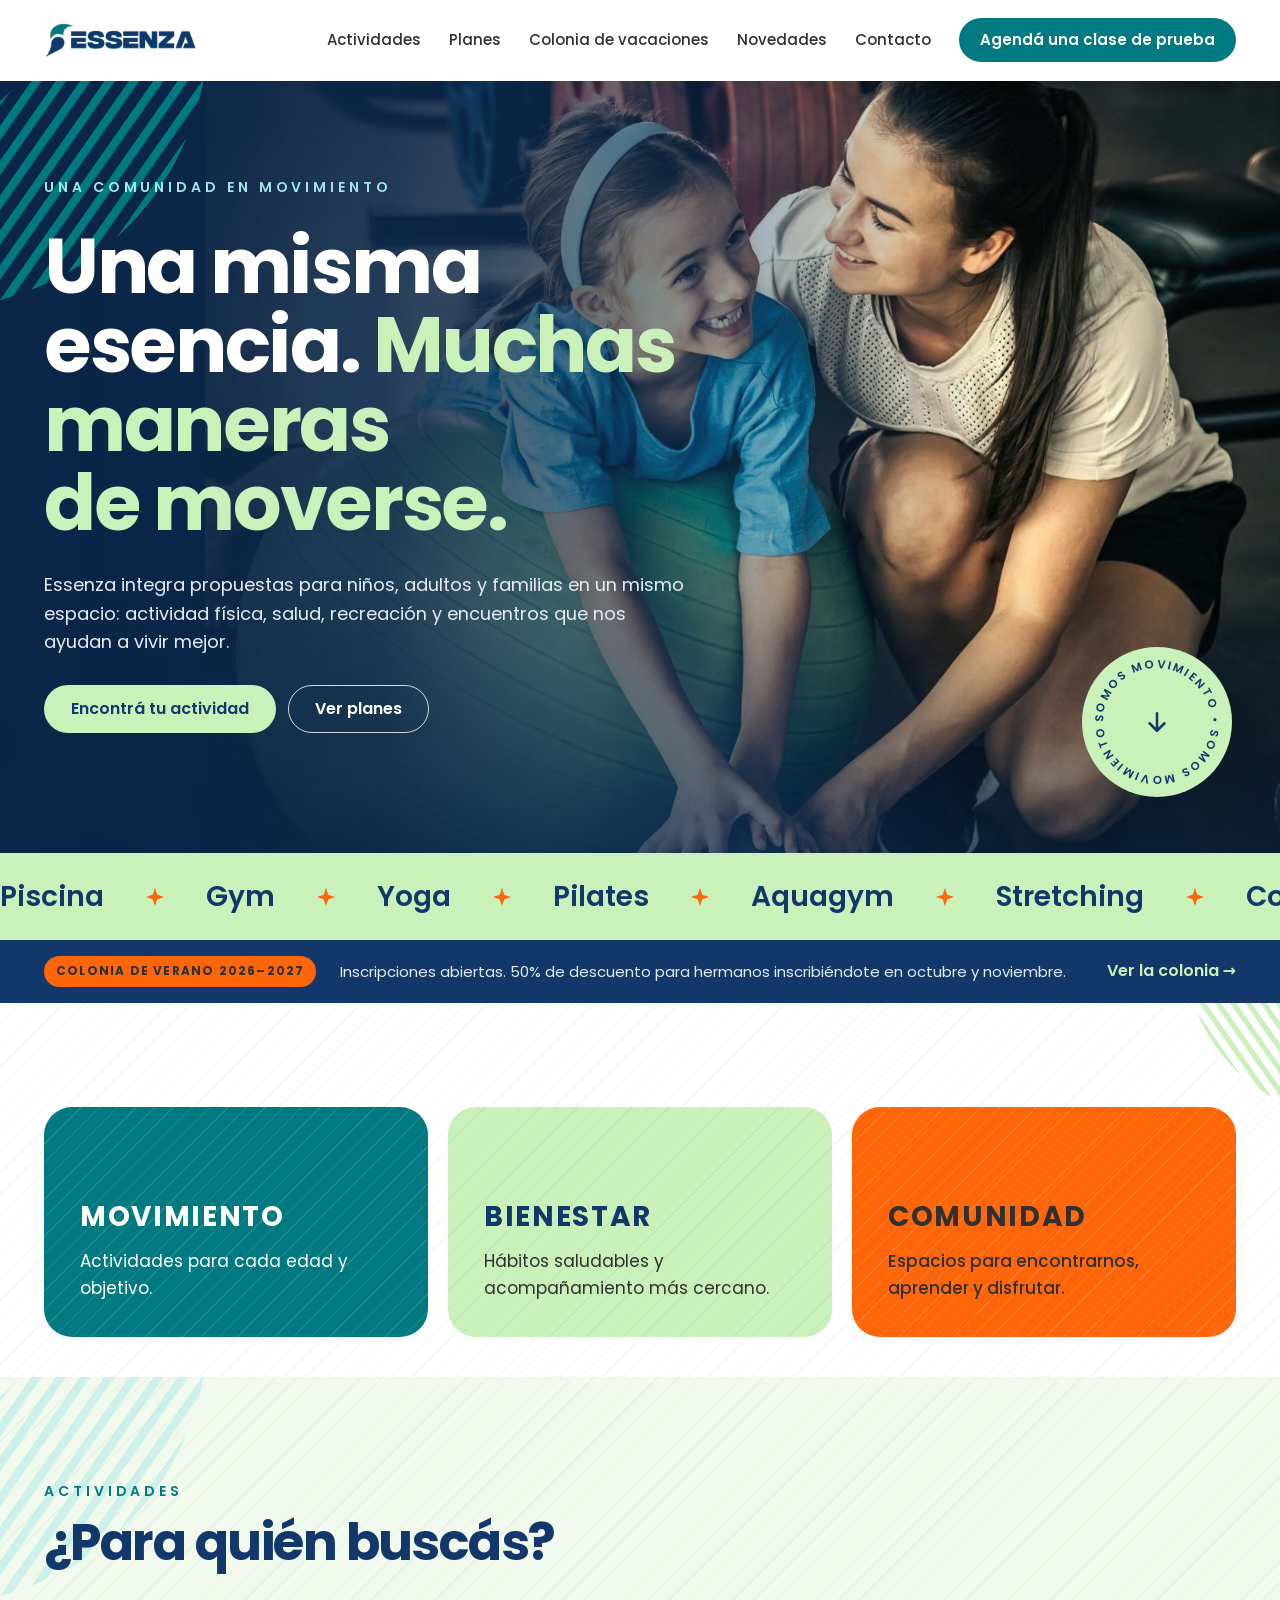
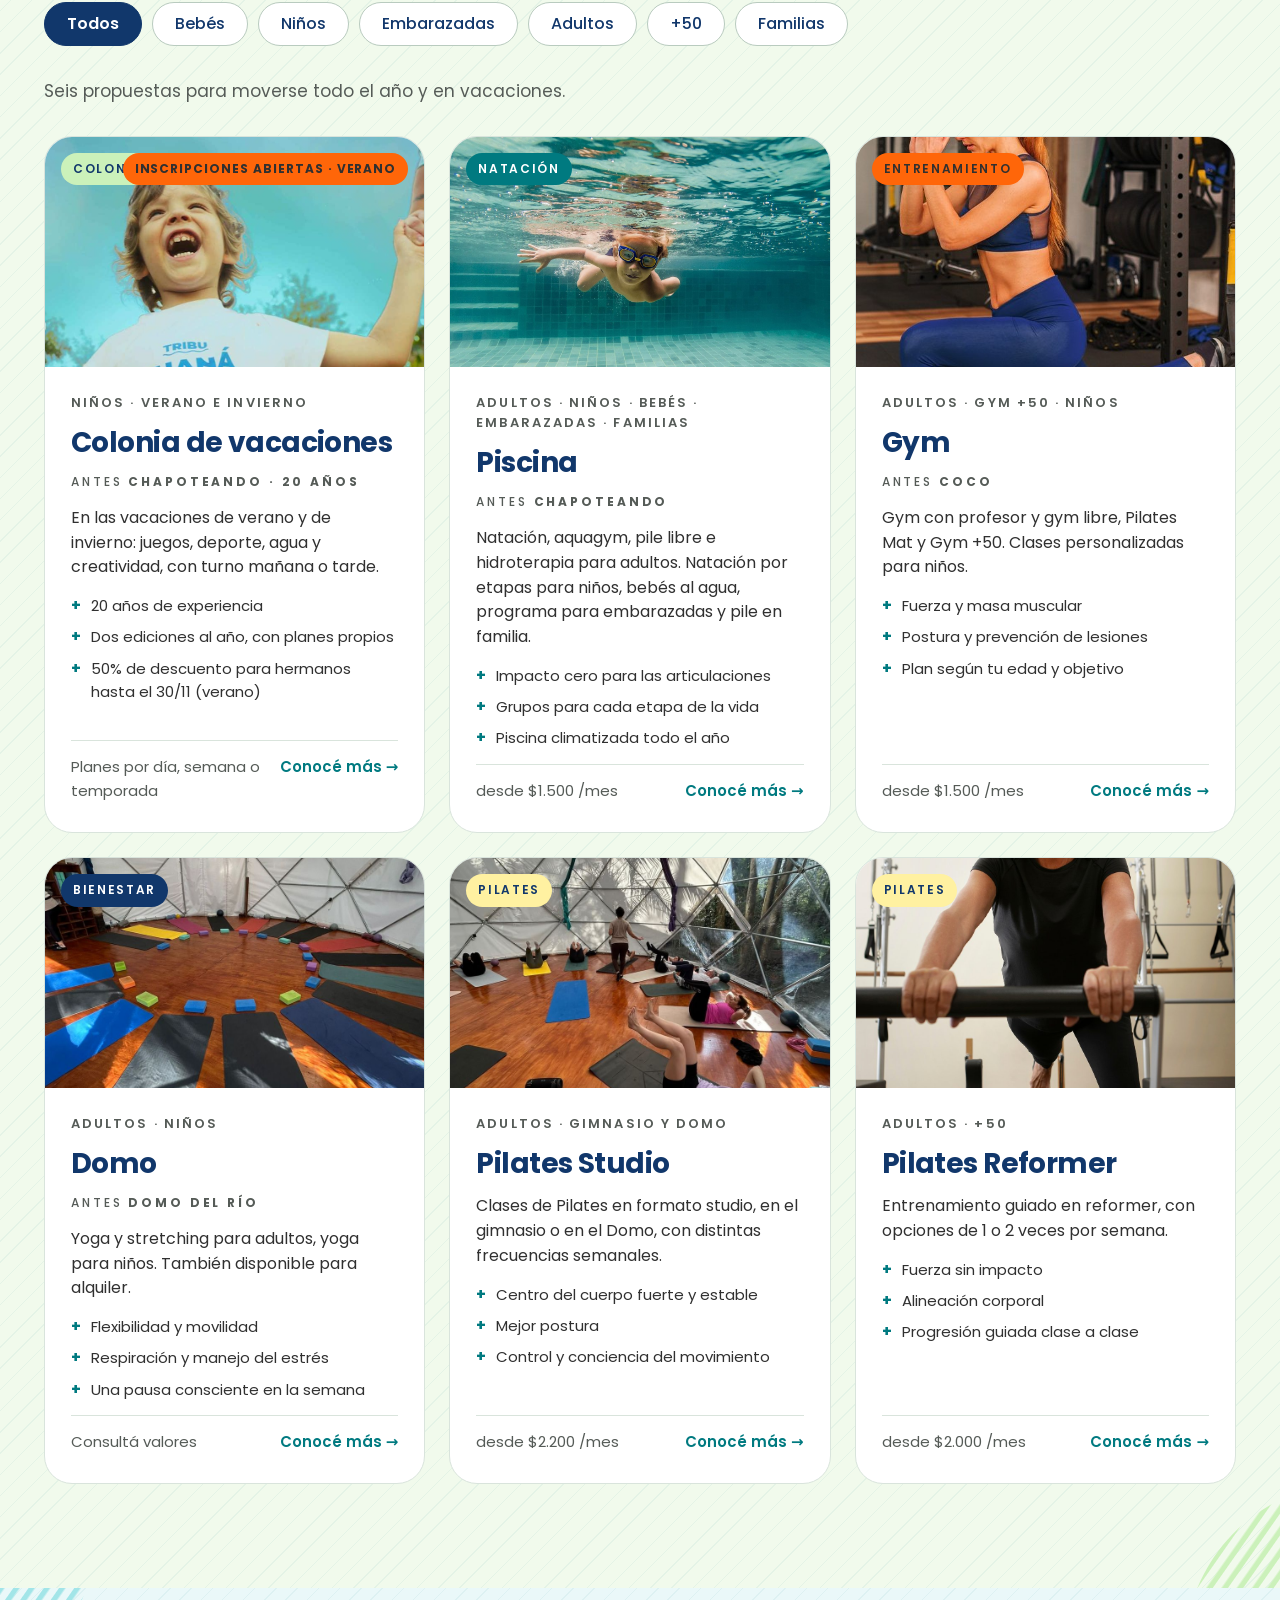
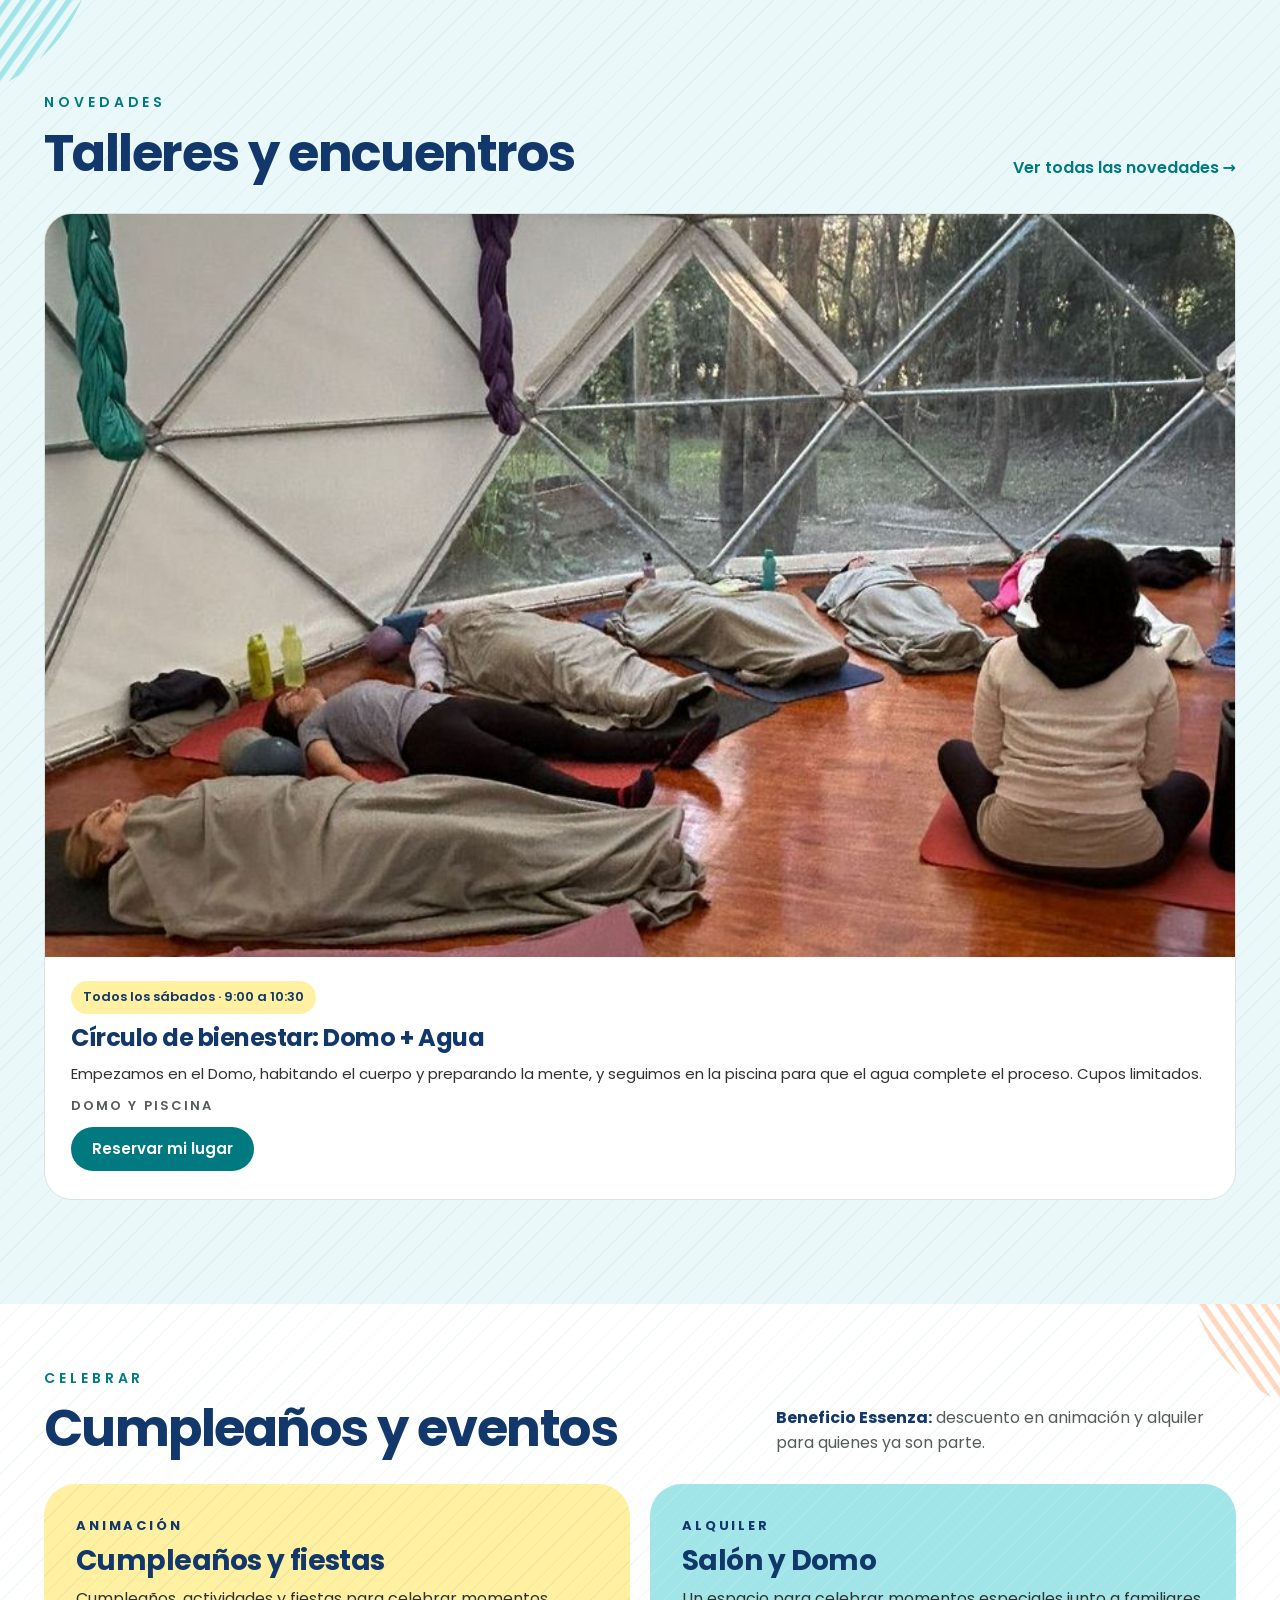
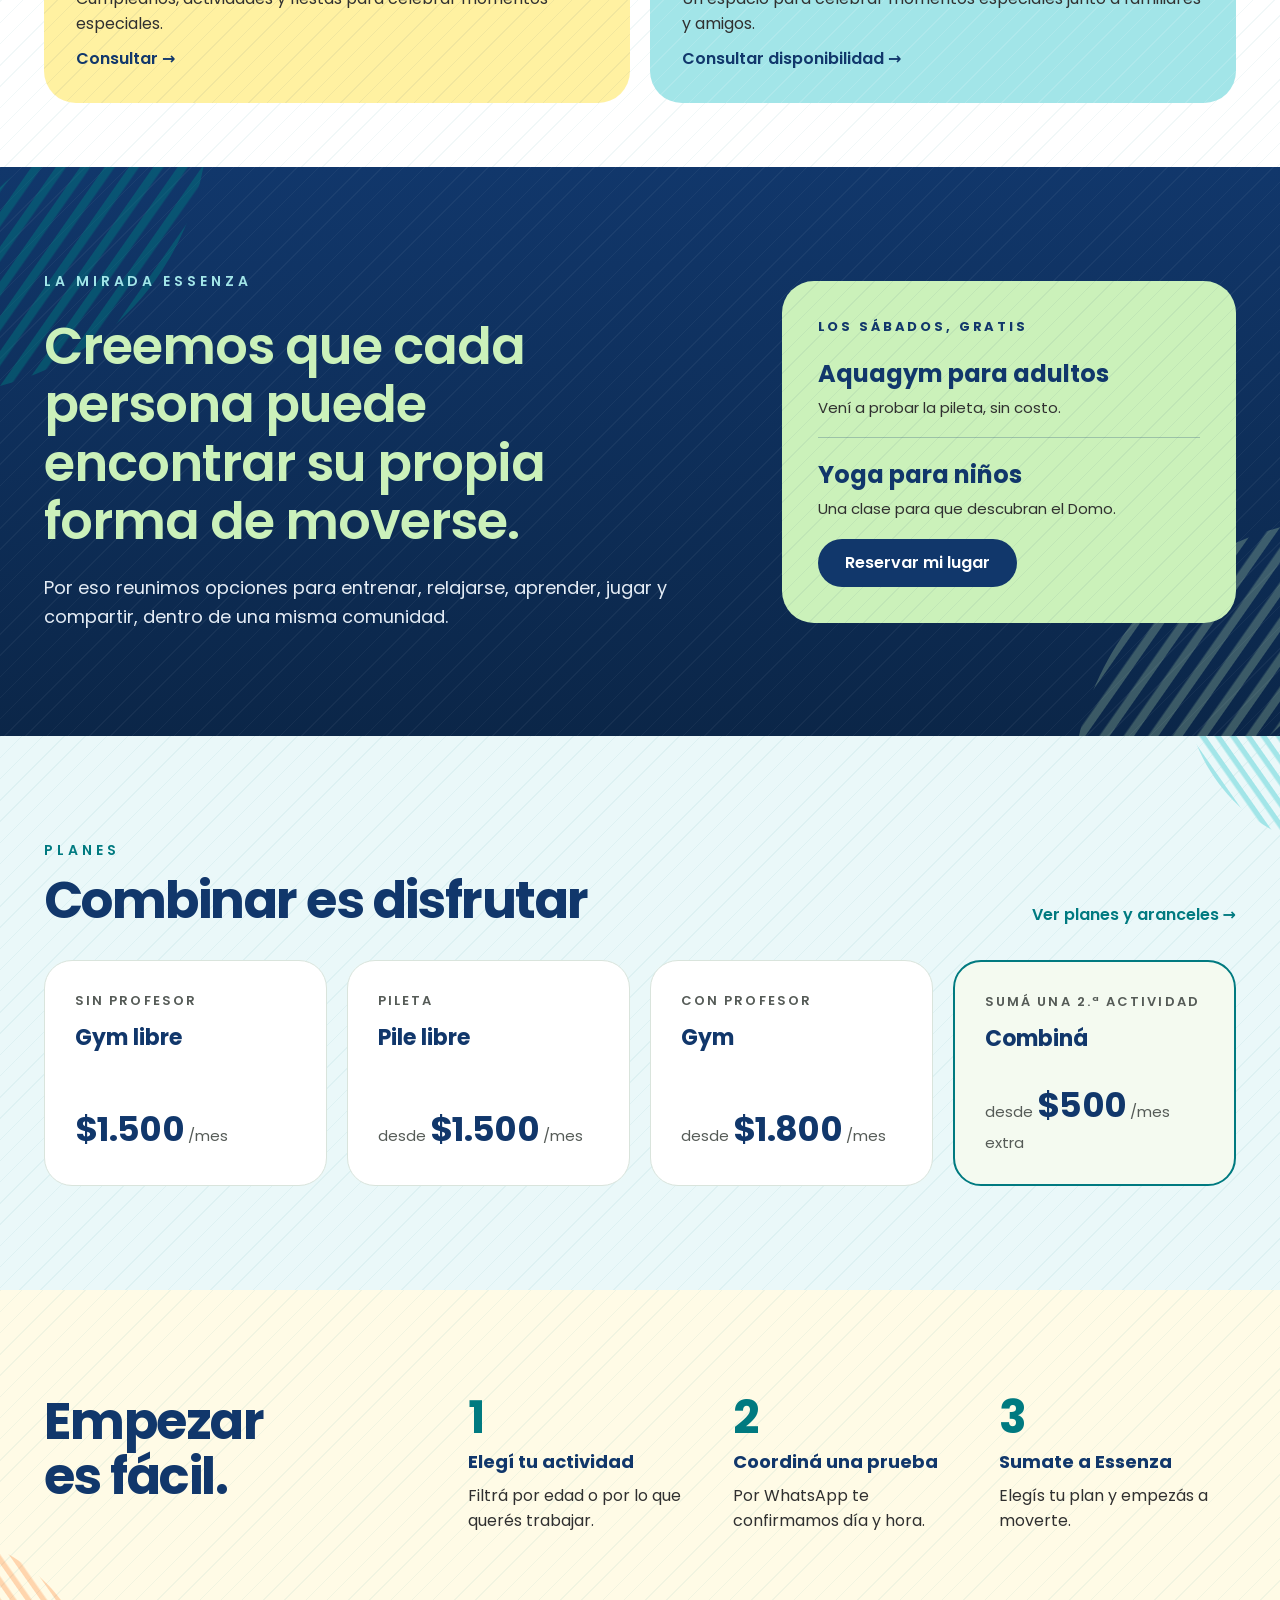
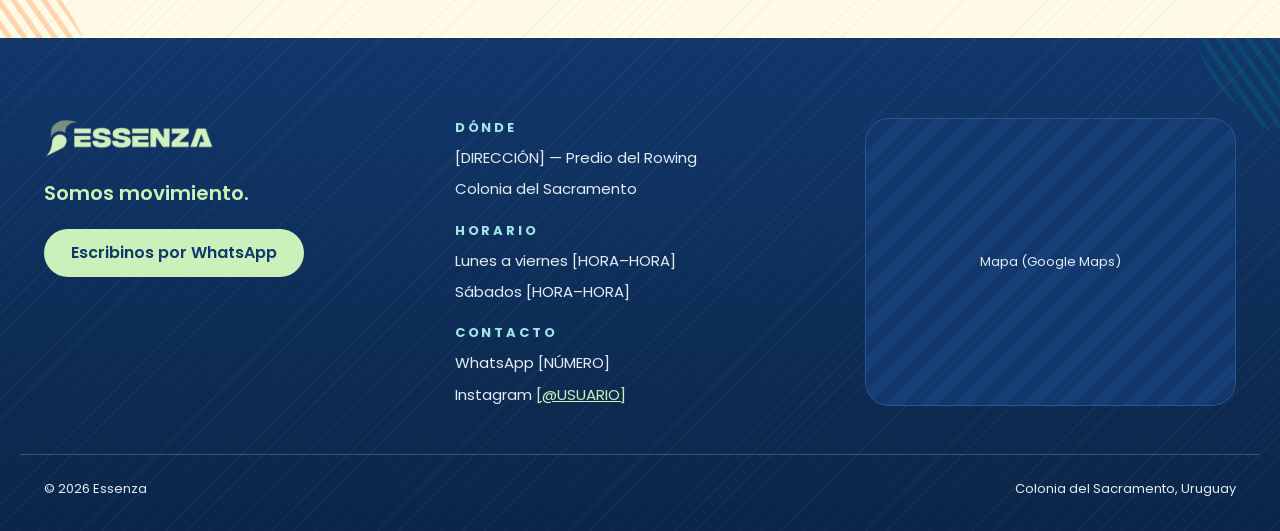
==== commit 2f9e3a9a: "Fotos Domo" ====
--- a/index.html
+++ b/index.html
@@ -23,7 +23,7 @@
       <a class="nav__link" href="index.html#actividades">Actividades</a>
       <a class="nav__link" href="planes.html">Planes</a>
       <a class="nav__link" href="colonia.html">Colonia de vacaciones</a>
-      <a class="nav__link" href="index.html#cumples">Cumpleaños</a>
+      <a class="nav__link" href="novedades.html">Novedades</a>
       <a class="nav__link" href="#contacto">Contacto</a>
       <a class="btn btn--primary btn--sm" href="https://wa.me/598XXXXXXXX" data-wa="general" target="_blank" rel="noopener">Agendá una clase de prueba</a>
     </div>
@@ -120,7 +120,7 @@
         </div>
       </a>
 <a class="card" href="domo.html" data-aud="ninos adultos mas50" data-reveal="1">
-        <div class="card__media"><img src="img/bienestar-domo.jpg" alt="Mujer meditando en el Domo, con el río de fondo" loading="lazy"><span class="card__tag bg-bienestar">Bienestar</span></div>
+        <div class="card__media"><img src="img/domo-circulo.jpg" alt="Colchonetas dispuestas en círculo sobre el piso de madera del Domo" loading="lazy"><span class="card__tag bg-bienestar">Bienestar</span></div>
         <div class="card__body">
           <span class="card__who">Adultos · Niños</span>
           <h3 class="h3" style="font-size: 28px">Domo</h3>
@@ -131,12 +131,12 @@
         </div>
       </a>
 <a class="card" href="pilates-studio.html" data-aud="adultos mas50" data-reveal="2">
-        <div class="card__media"><div class="ph ph--pilates"><span>FOTO · clase de pilates studio</span></div><span class="card__tag bg-pilates">Pilates</span></div>
-        <div class="card__body">
-          <span class="card__who">Adultos</span>
+        <div class="card__media"><img src="img/pilates-domo-2.jpg" alt="Clase de Pilates en el Domo, con luz natural entre los árboles" loading="lazy"><span class="card__tag bg-pilates">Pilates</span></div>
+        <div class="card__body">
+          <span class="card__who">Adultos · Gimnasio y Domo</span>
           <h3 class="h3" style="font-size: 28px">Pilates Studio</h3>
           
-          <p>Clases de Pilates en formato studio, con distintas frecuencias semanales.</p>
+          <p>Clases de Pilates en formato studio, en el gimnasio o en el Domo, con distintas frecuencias semanales.</p>
           <ul class="ticks"><li>Centro del cuerpo fuerte y estable</li><li>Mejor postura</li><li>Control y conciencia del movimiento</li></ul>
           <div class="card__foot"><span class="muted p-num">desde <span data-desde="pilates-studio">$2.200</span> /mes</span><span class="muted p-hide">Consultá planes</span><span class="link-arrow">Conocé más <span class="arrow" aria-hidden="true">→</span></span></div>
         </div>
@@ -154,6 +154,17 @@
       </a>
     </div>
     <p class="empty" id="filtro-vacio" hidden>No hay actividades para este público todavía. Escribinos y te ayudamos a encontrar una.</p>
+  </div>
+</section>
+
+<section class="section bg-aqua-claro tex" id="novedades" data-novedades-section>
+  <span class="leaf leaf--tl leaf--sm leaf--aqua" aria-hidden="true"></span>
+  <div class="wrap stack">
+    <div class="head head--row" data-reveal="1">
+      <div class="head"><p class="eyebrow">Novedades</p><h2 class="h2">Talleres y encuentros</h2></div>
+      <a class="link-arrow" href="novedades.html">Ver todas las novedades <span class="arrow" aria-hidden="true">→</span></a>
+    </div>
+    <div class="news" data-novedades data-max="3" data-reveal="2"><article class="news-card" data-vence="2026-11-30"><div class="news-card__img"><img src="img/colonia-pelota.jpg" alt="Colonia de verano: 50% para hermanos" loading="lazy"></div><div class="news-card__body"><span class="news-card__date">Inscripciones hasta el 30/11</span><h3 class="news-card__title">Colonia de verano: 50% para hermanos</h3><p class="news-card__text">Inscribiéndote en octubre y noviembre, el segundo hermano paga la mitad. Pagando la temporada por adelantado, no se abona inscripción.</p><span class="news-card__place">Colonia de vacaciones</span><a class="btn btn--primary btn--sm" href="colonia.html">Ver la colonia</a></div></article><article class="news-card"><div class="news-card__img"><img src="img/domo-relax.jpg" alt="Círculo de bienestar: Domo + Agua" loading="lazy"></div><div class="news-card__body"><span class="news-card__date">Todos los sábados · 9:00 a 10:30</span><h3 class="news-card__title">Círculo de bienestar: Domo + Agua</h3><p class="news-card__text">Empezamos en el Domo, habitando el cuerpo y preparando la mente, y seguimos en la piscina para que el agua complete el proceso. Cupos limitados.</p><span class="news-card__place">Domo y piscina</span><a class="btn btn--primary btn--sm" href="https://wa.me/59898177013" data-wa="natacion" target="_blank" rel="noopener">Reservar mi lugar</a></div></article></div>
   </div>
 </section>
 
--- a/css/styles.css
+++ b/css/styles.css
@@ -627,3 +627,23 @@
 .edition h3 { font-size: clamp(26px, 2.6vw, 34px); }
 .edition .ticks { margin-top: 4px; }
 .tile--azul-t .ticks li::before { color: var(--verde); }
+
+/* =========================================================
+   Novedades y talleres
+   ========================================================= */
+.news { display: grid; grid-template-columns: repeat(auto-fit, minmax(min(100%, 320px), 1fr)); gap: 24px; }
+.news--page { grid-template-columns: repeat(auto-fill, minmax(min(100%, 340px), 1fr)); }
+.news-card { display: flex; flex-direction: column; background: var(--blanco); border: 1px solid var(--borde); border-radius: var(--radio); overflow: hidden; transition: transform .5s var(--ease), box-shadow .5s var(--ease); }
+.news-card:hover { transform: translateY(-6px); box-shadow: 0 24px 48px -24px rgba(17, 55, 107, .4); }
+.news-card__img { aspect-ratio: 16 / 10; overflow: hidden; max-width: 100%; }
+.news-card__img img { width: 100%; height: 100%; object-fit: cover; transition: transform 1.2s var(--ease); }
+.news-card:hover .news-card__img img { transform: scale(1.05); }
+.news-card__body { display: flex; flex-direction: column; gap: 10px; padding: 24px 26px 28px; flex-grow: 1; }
+.news-card__date { align-self: flex-start; background: var(--amarillo); color: var(--azul); font-size: 13px; font-weight: 600; padding: 6px 12px; border-radius: 999px; }
+.news-card__title { font-size: 24px; line-height: 1.2; font-weight: 700; letter-spacing: -.02em; color: var(--azul); }
+.news-card__text { font-size: 15px; line-height: 1.6; }
+.news-card__place { font-size: 13px; font-weight: 600; letter-spacing: .16em; text-transform: uppercase; color: var(--texto-2); }
+.news-card .btn { align-self: flex-start; margin-top: auto; }
+
+/* video del encabezado (Domo) */
+.act-hero__photo video { position: absolute; inset: 0; width: 100%; height: 100%; object-fit: cover; }
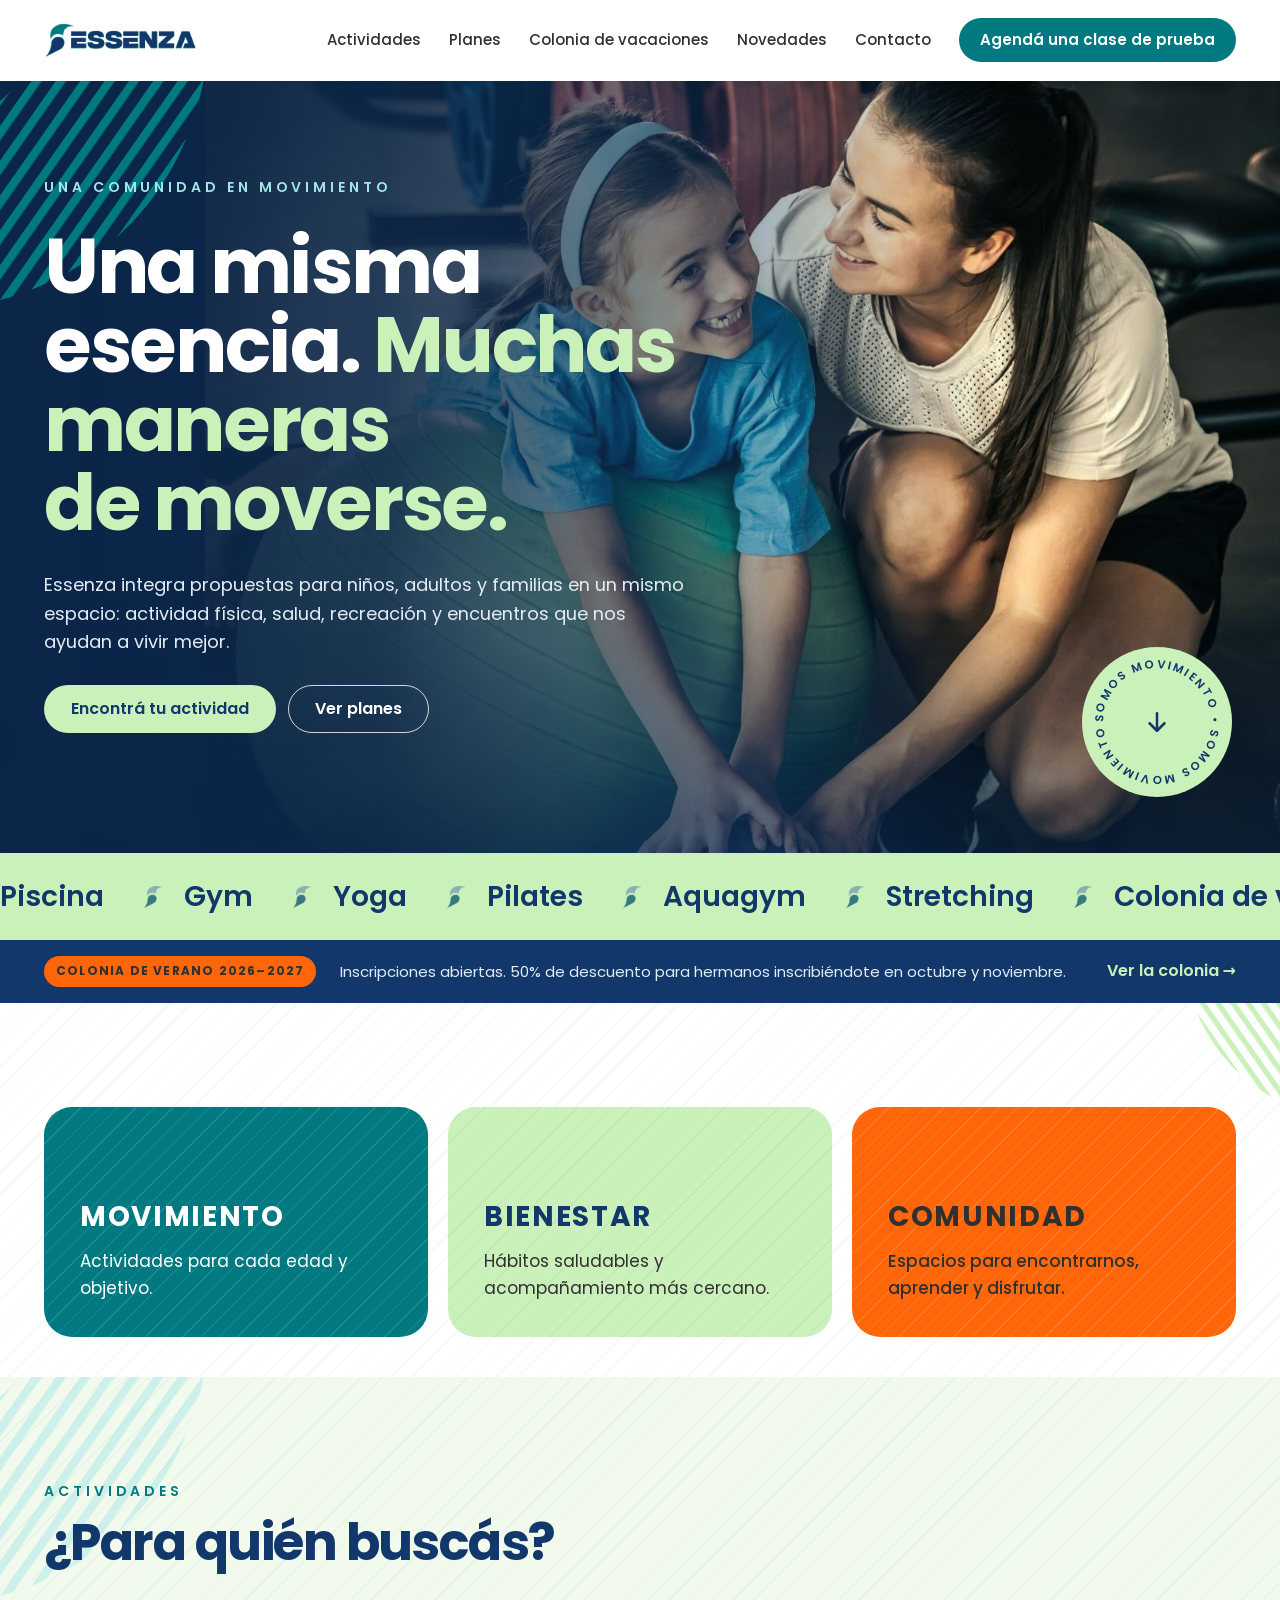
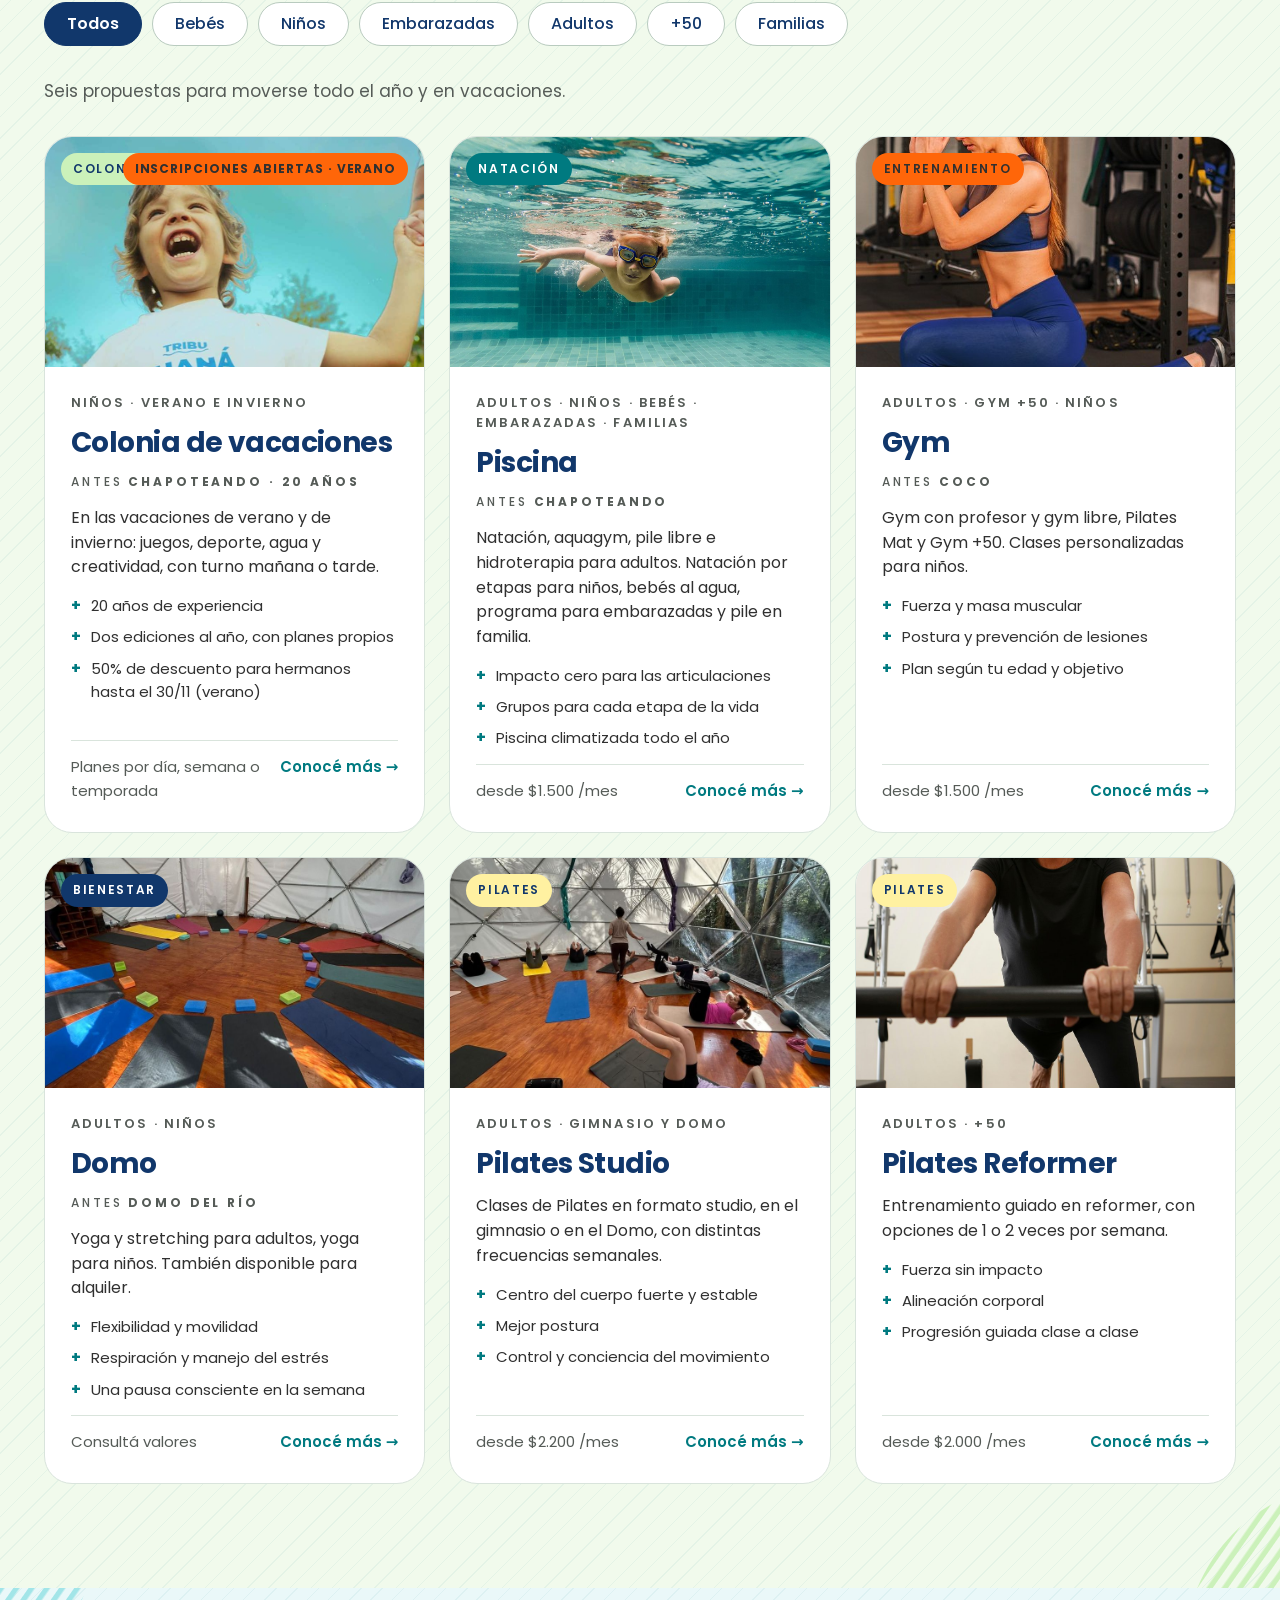
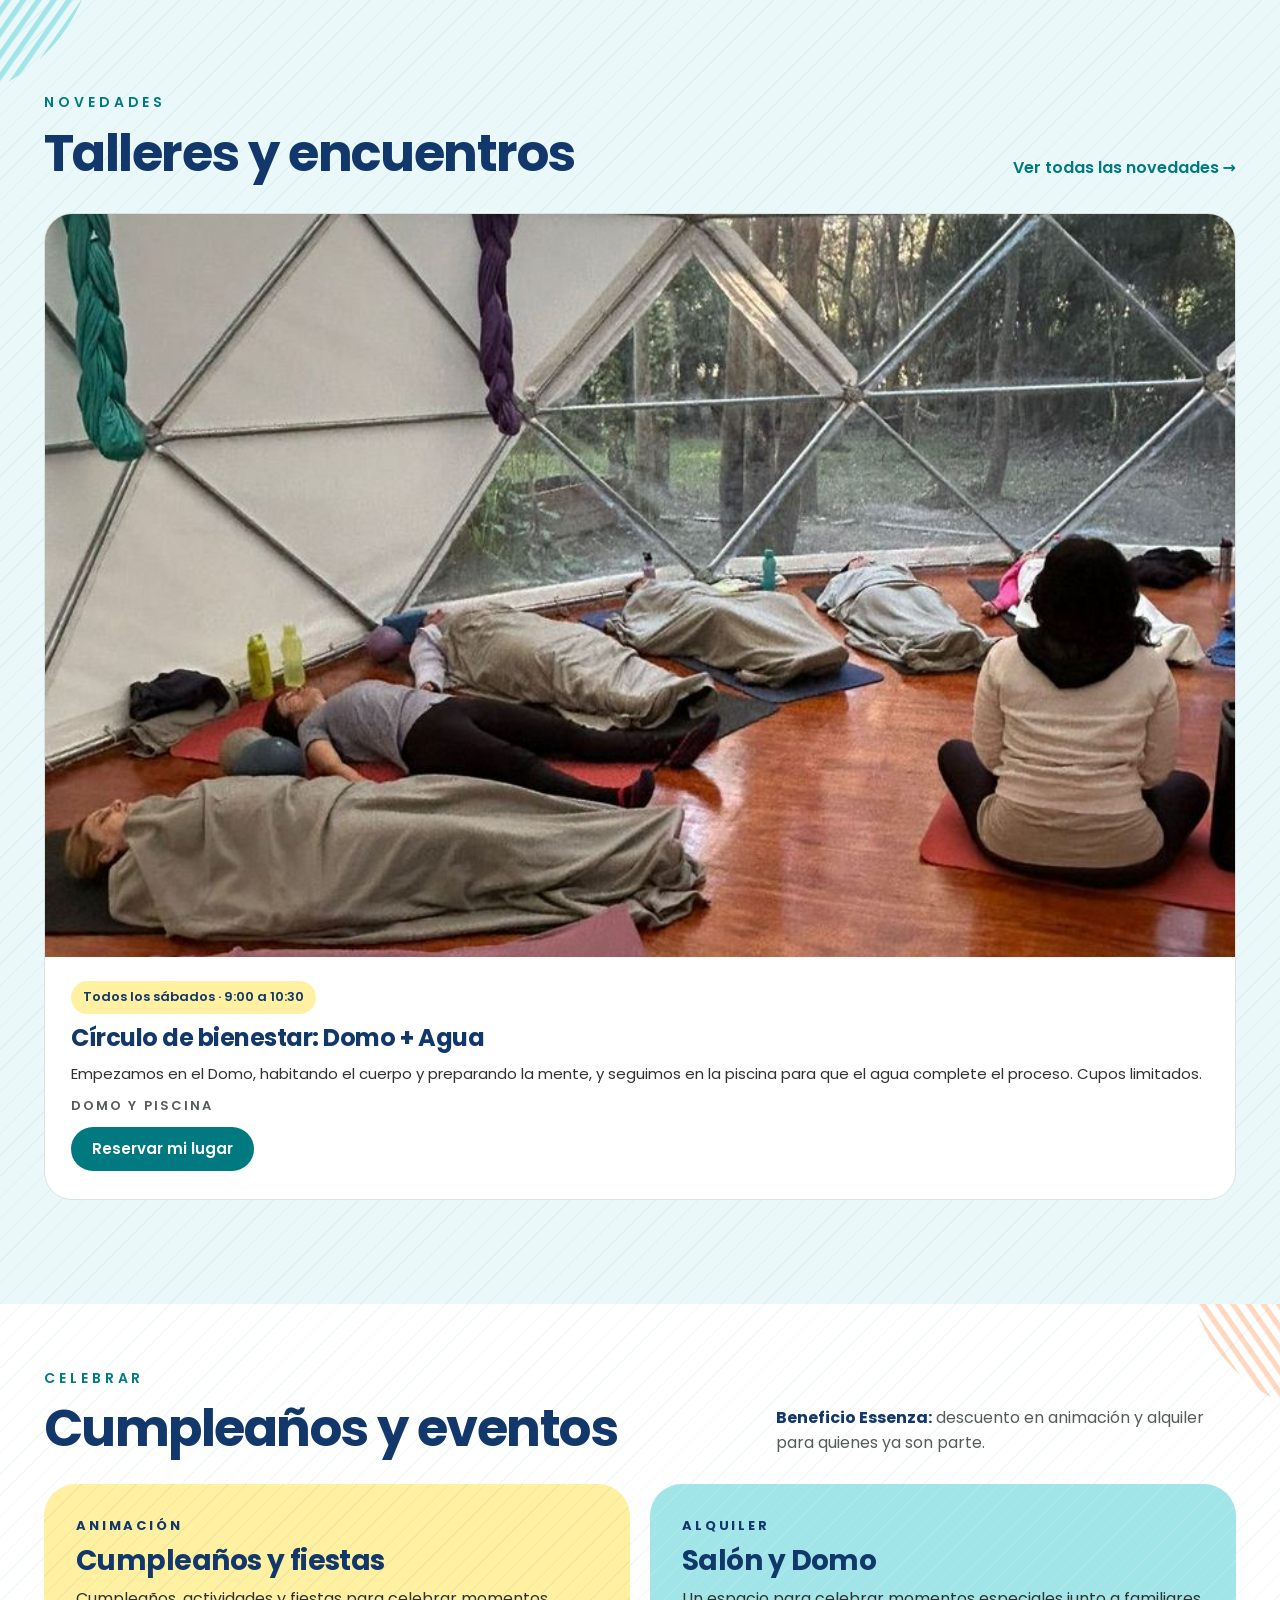
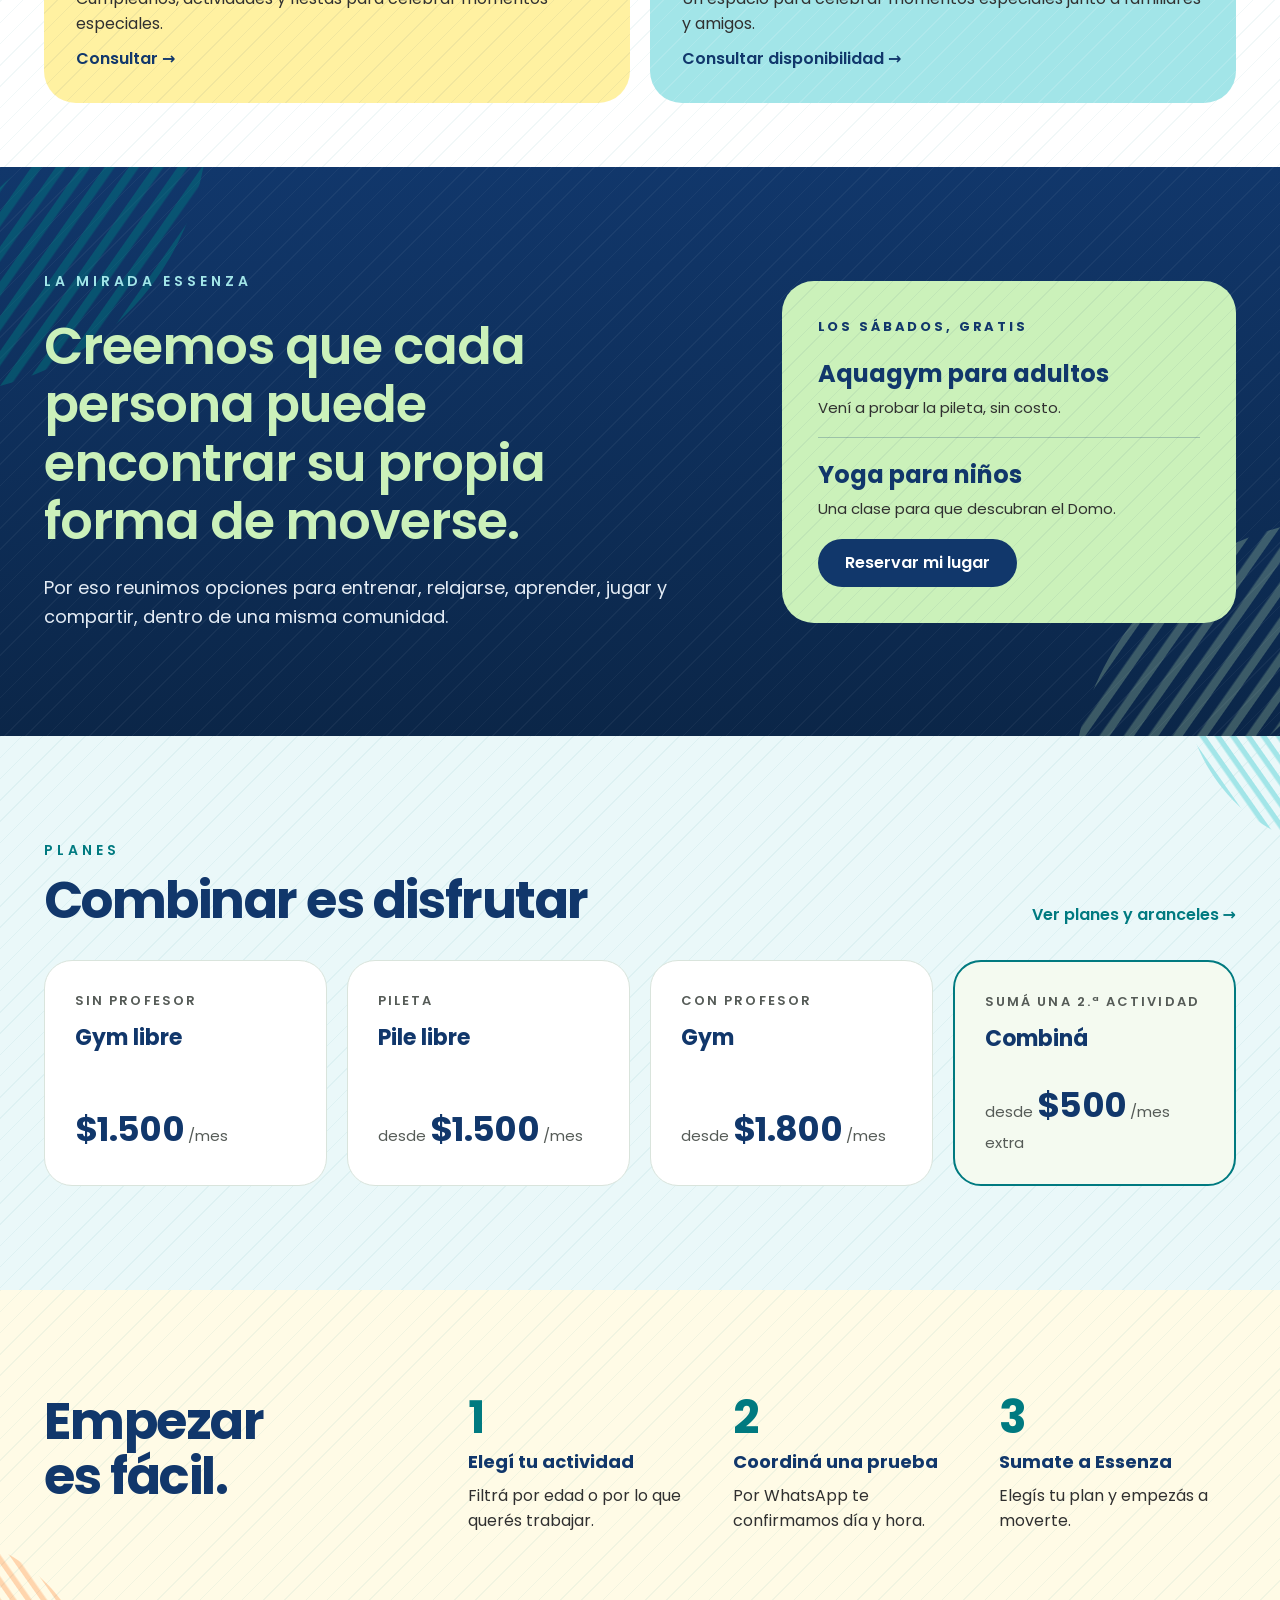
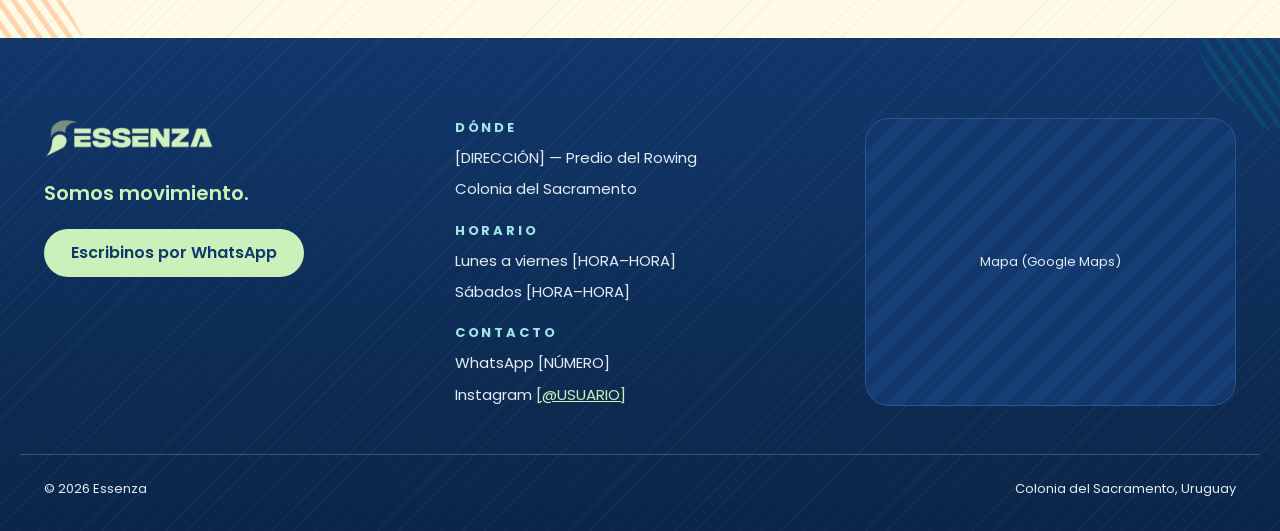
==== commit 4985effe: "iso essenza" ====
--- a/index.html
+++ b/index.html
@@ -54,7 +54,7 @@
   </a>
 </section>
 
-<div class="marquee" aria-hidden="true"><div class="marquee__track"><span class="marquee__item">Piscina<svg viewBox="0 0 24 24" width="22" height="22" aria-hidden="true"><path d="M12 2l2.4 7.6L22 12l-7.6 2.4L12 22l-2.4-7.6L2 12l7.6-2.4z"/></svg></span><span class="marquee__item">Gym<svg viewBox="0 0 24 24" width="22" height="22" aria-hidden="true"><path d="M12 2l2.4 7.6L22 12l-7.6 2.4L12 22l-2.4-7.6L2 12l7.6-2.4z"/></svg></span><span class="marquee__item">Yoga<svg viewBox="0 0 24 24" width="22" height="22" aria-hidden="true"><path d="M12 2l2.4 7.6L22 12l-7.6 2.4L12 22l-2.4-7.6L2 12l7.6-2.4z"/></svg></span><span class="marquee__item">Pilates<svg viewBox="0 0 24 24" width="22" height="22" aria-hidden="true"><path d="M12 2l2.4 7.6L22 12l-7.6 2.4L12 22l-2.4-7.6L2 12l7.6-2.4z"/></svg></span><span class="marquee__item">Aquagym<svg viewBox="0 0 24 24" width="22" height="22" aria-hidden="true"><path d="M12 2l2.4 7.6L22 12l-7.6 2.4L12 22l-2.4-7.6L2 12l7.6-2.4z"/></svg></span><span class="marquee__item">Stretching<svg viewBox="0 0 24 24" width="22" height="22" aria-hidden="true"><path d="M12 2l2.4 7.6L22 12l-7.6 2.4L12 22l-2.4-7.6L2 12l7.6-2.4z"/></svg></span><span class="marquee__item">Colonia de vacaciones<svg viewBox="0 0 24 24" width="22" height="22" aria-hidden="true"><path d="M12 2l2.4 7.6L22 12l-7.6 2.4L12 22l-2.4-7.6L2 12l7.6-2.4z"/></svg></span><span class="marquee__item">Cumpleaños<svg viewBox="0 0 24 24" width="22" height="22" aria-hidden="true"><path d="M12 2l2.4 7.6L22 12l-7.6 2.4L12 22l-2.4-7.6L2 12l7.6-2.4z"/></svg></span><span class="marquee__item">Piscina<svg viewBox="0 0 24 24" width="22" height="22" aria-hidden="true"><path d="M12 2l2.4 7.6L22 12l-7.6 2.4L12 22l-2.4-7.6L2 12l7.6-2.4z"/></svg></span><span class="marquee__item">Gym<svg viewBox="0 0 24 24" width="22" height="22" aria-hidden="true"><path d="M12 2l2.4 7.6L22 12l-7.6 2.4L12 22l-2.4-7.6L2 12l7.6-2.4z"/></svg></span><span class="marquee__item">Yoga<svg viewBox="0 0 24 24" width="22" height="22" aria-hidden="true"><path d="M12 2l2.4 7.6L22 12l-7.6 2.4L12 22l-2.4-7.6L2 12l7.6-2.4z"/></svg></span><span class="marquee__item">Pilates<svg viewBox="0 0 24 24" width="22" height="22" aria-hidden="true"><path d="M12 2l2.4 7.6L22 12l-7.6 2.4L12 22l-2.4-7.6L2 12l7.6-2.4z"/></svg></span><span class="marquee__item">Aquagym<svg viewBox="0 0 24 24" width="22" height="22" aria-hidden="true"><path d="M12 2l2.4 7.6L22 12l-7.6 2.4L12 22l-2.4-7.6L2 12l7.6-2.4z"/></svg></span><span class="marquee__item">Stretching<svg viewBox="0 0 24 24" width="22" height="22" aria-hidden="true"><path d="M12 2l2.4 7.6L22 12l-7.6 2.4L12 22l-2.4-7.6L2 12l7.6-2.4z"/></svg></span><span class="marquee__item">Colonia de vacaciones<svg viewBox="0 0 24 24" width="22" height="22" aria-hidden="true"><path d="M12 2l2.4 7.6L22 12l-7.6 2.4L12 22l-2.4-7.6L2 12l7.6-2.4z"/></svg></span><span class="marquee__item">Cumpleaños<svg viewBox="0 0 24 24" width="22" height="22" aria-hidden="true"><path d="M12 2l2.4 7.6L22 12l-7.6 2.4L12 22l-2.4-7.6L2 12l7.6-2.4z"/></svg></span></div></div>
+<div class="marquee" aria-hidden="true"><div class="marquee__track"><span class="marquee__item">Piscina<img class="marquee__iso" src="img/isotipo.png" alt="" width="19" height="22"></span><span class="marquee__item">Gym<img class="marquee__iso" src="img/isotipo.png" alt="" width="19" height="22"></span><span class="marquee__item">Yoga<img class="marquee__iso" src="img/isotipo.png" alt="" width="19" height="22"></span><span class="marquee__item">Pilates<img class="marquee__iso" src="img/isotipo.png" alt="" width="19" height="22"></span><span class="marquee__item">Aquagym<img class="marquee__iso" src="img/isotipo.png" alt="" width="19" height="22"></span><span class="marquee__item">Stretching<img class="marquee__iso" src="img/isotipo.png" alt="" width="19" height="22"></span><span class="marquee__item">Colonia de vacaciones<img class="marquee__iso" src="img/isotipo.png" alt="" width="19" height="22"></span><span class="marquee__item">Cumpleaños<img class="marquee__iso" src="img/isotipo.png" alt="" width="19" height="22"></span><span class="marquee__item">Piscina<img class="marquee__iso" src="img/isotipo.png" alt="" width="19" height="22"></span><span class="marquee__item">Gym<img class="marquee__iso" src="img/isotipo.png" alt="" width="19" height="22"></span><span class="marquee__item">Yoga<img class="marquee__iso" src="img/isotipo.png" alt="" width="19" height="22"></span><span class="marquee__item">Pilates<img class="marquee__iso" src="img/isotipo.png" alt="" width="19" height="22"></span><span class="marquee__item">Aquagym<img class="marquee__iso" src="img/isotipo.png" alt="" width="19" height="22"></span><span class="marquee__item">Stretching<img class="marquee__iso" src="img/isotipo.png" alt="" width="19" height="22"></span><span class="marquee__item">Colonia de vacaciones<img class="marquee__iso" src="img/isotipo.png" alt="" width="19" height="22"></span><span class="marquee__item">Cumpleaños<img class="marquee__iso" src="img/isotipo.png" alt="" width="19" height="22"></span></div></div>
 
 <!-- TEMPORADA DE COLONIA: cambiar el texto según la edición con inscripciones abiertas
      (verano: octubre a febrero · invierno: mayo a julio). Quitarla en marzo–abril y agosto–septiembre. -->
--- a/css/styles.css
+++ b/css/styles.css
@@ -647,3 +647,6 @@
 
 /* video del encabezado (Domo) */
 .act-hero__photo video { position: absolute; inset: 0; width: 100%; height: 100%; object-fit: cover; }
+
+/* Isologo como separador de la franja infinita */
+.marquee__iso { height: 22px; width: auto; flex: none; display: block; }
